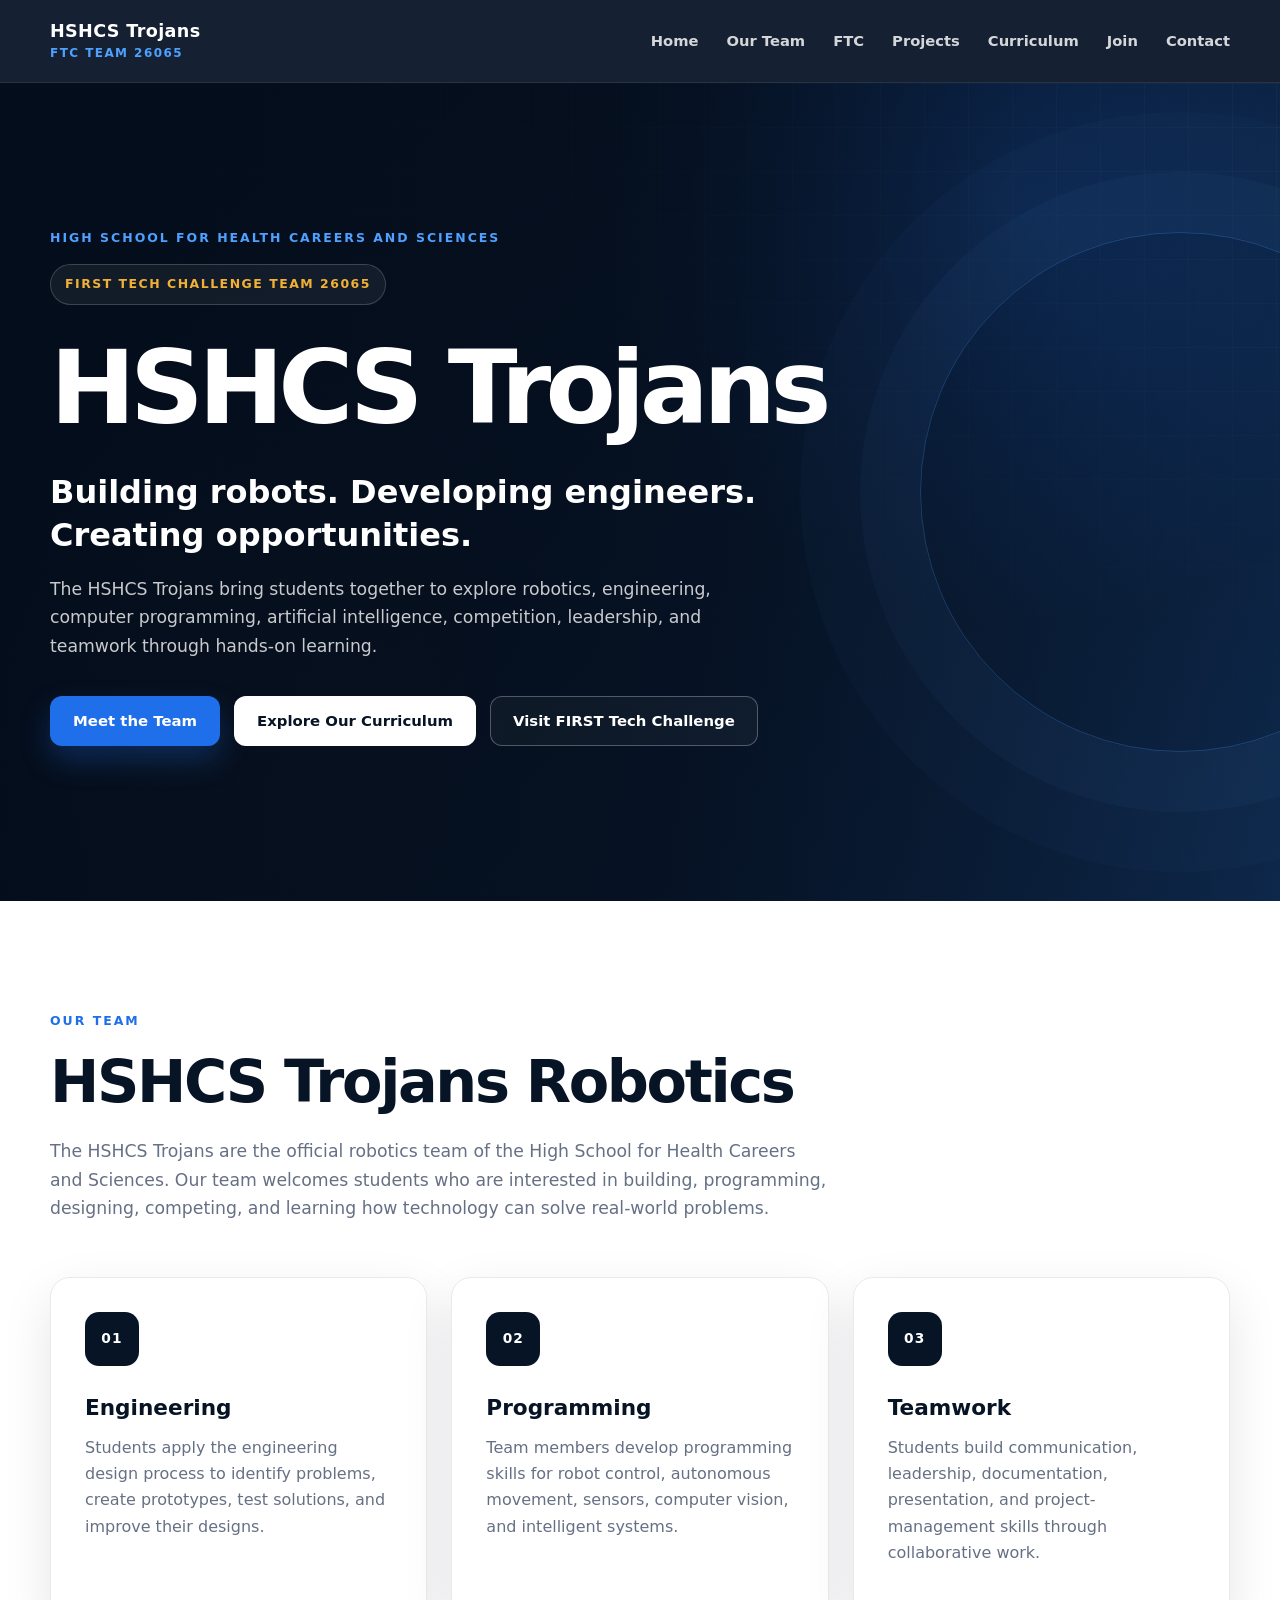
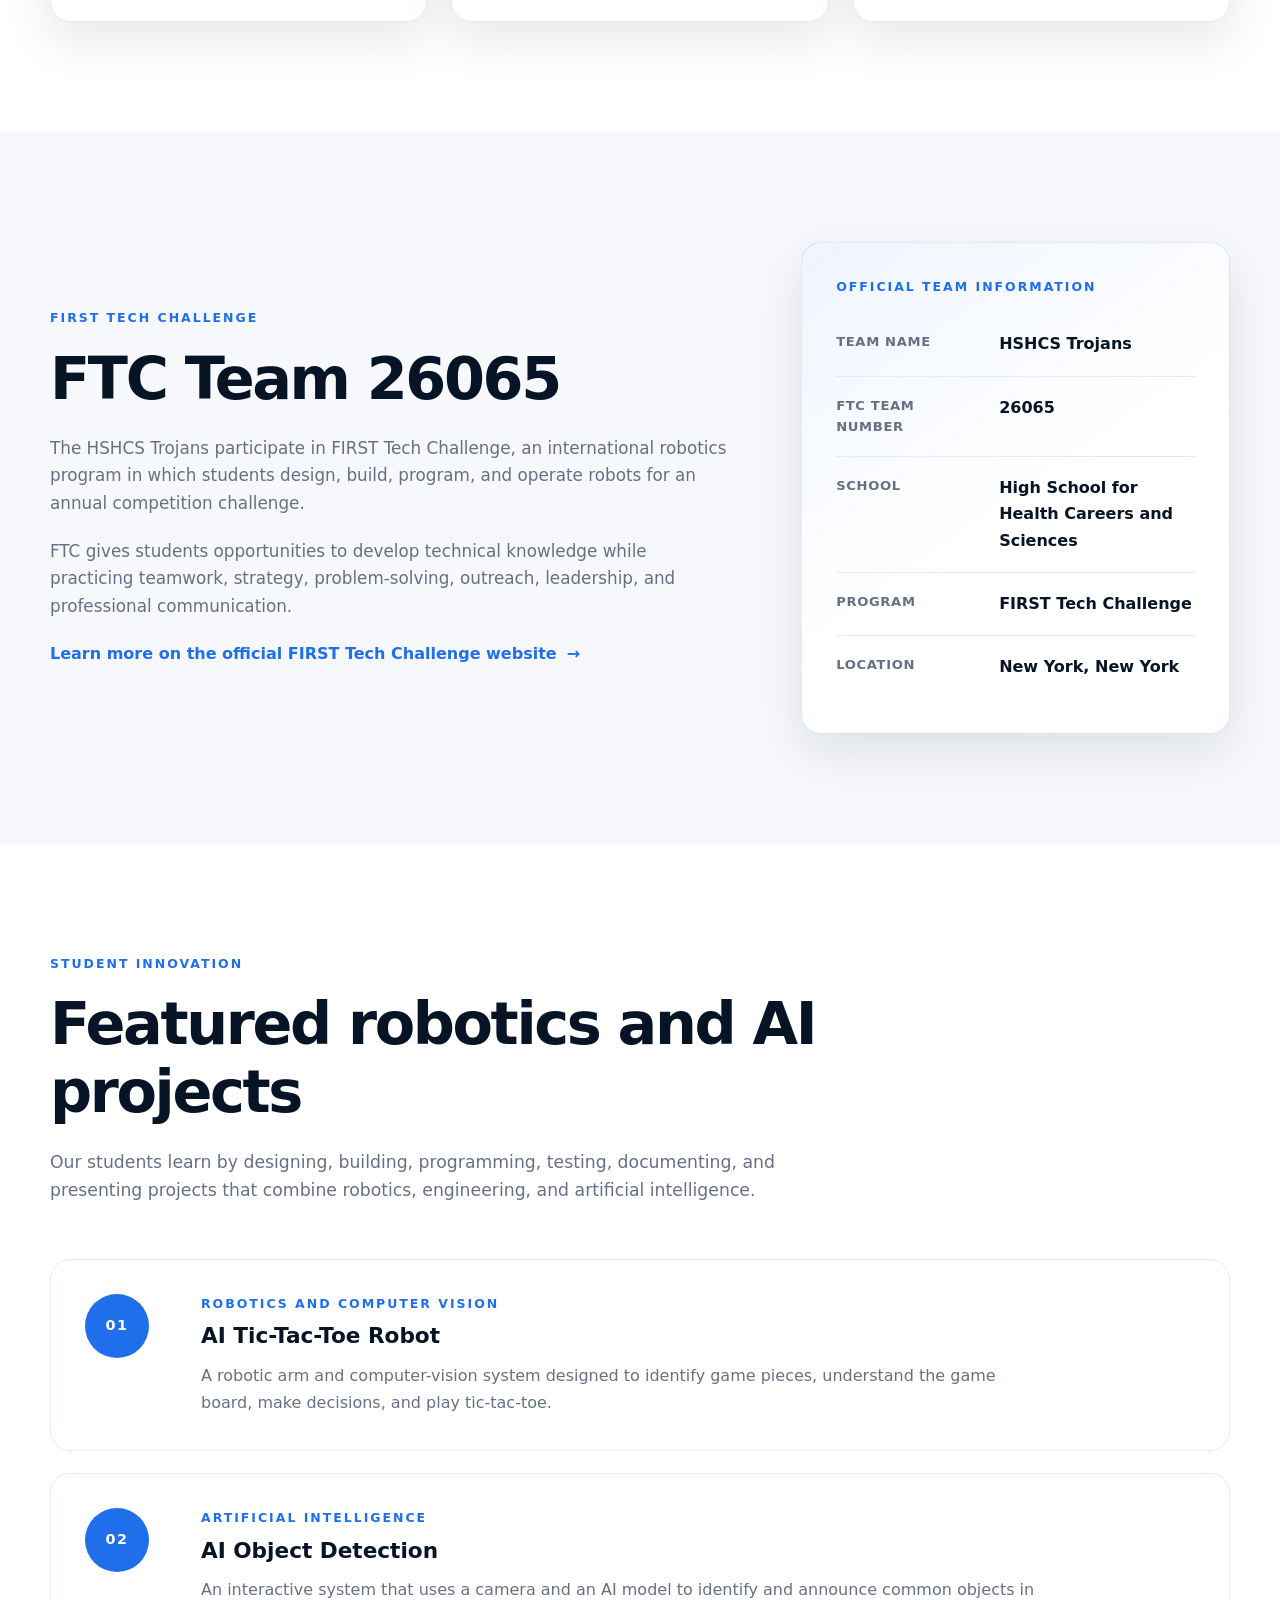
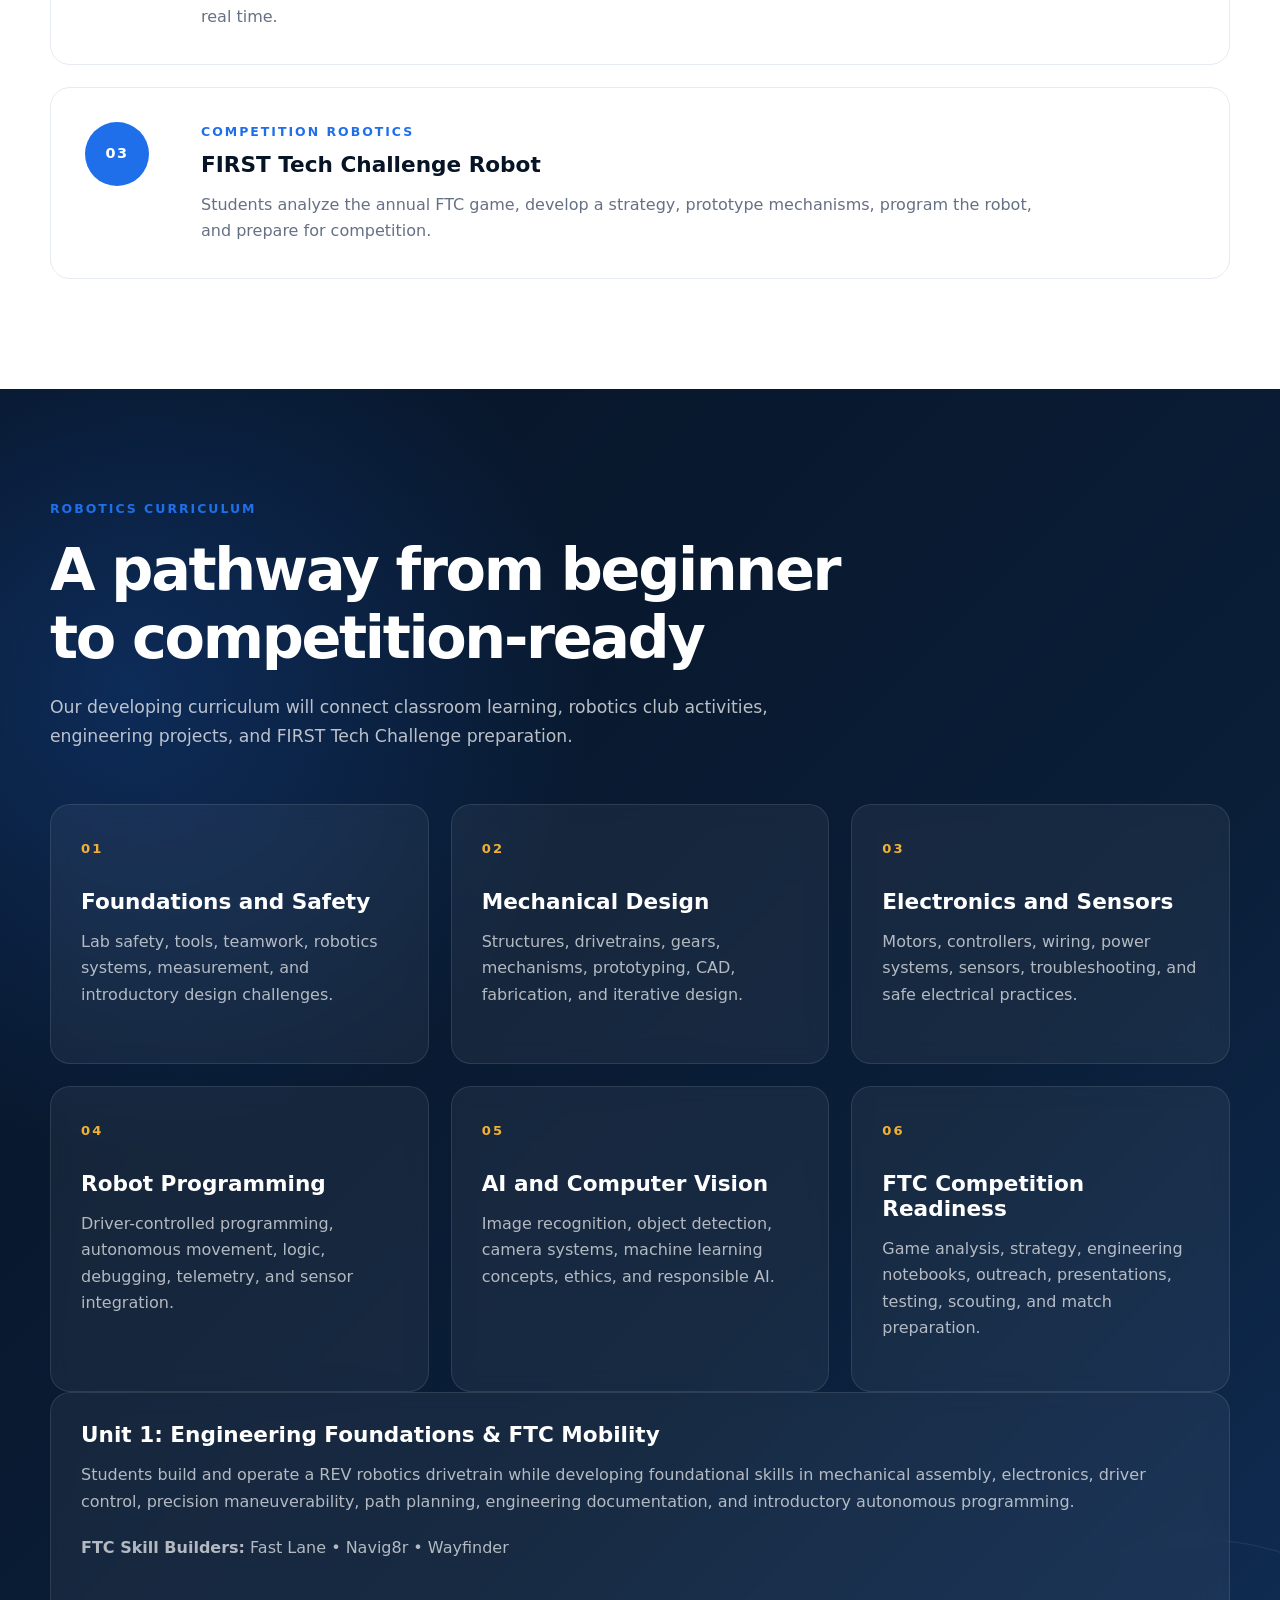
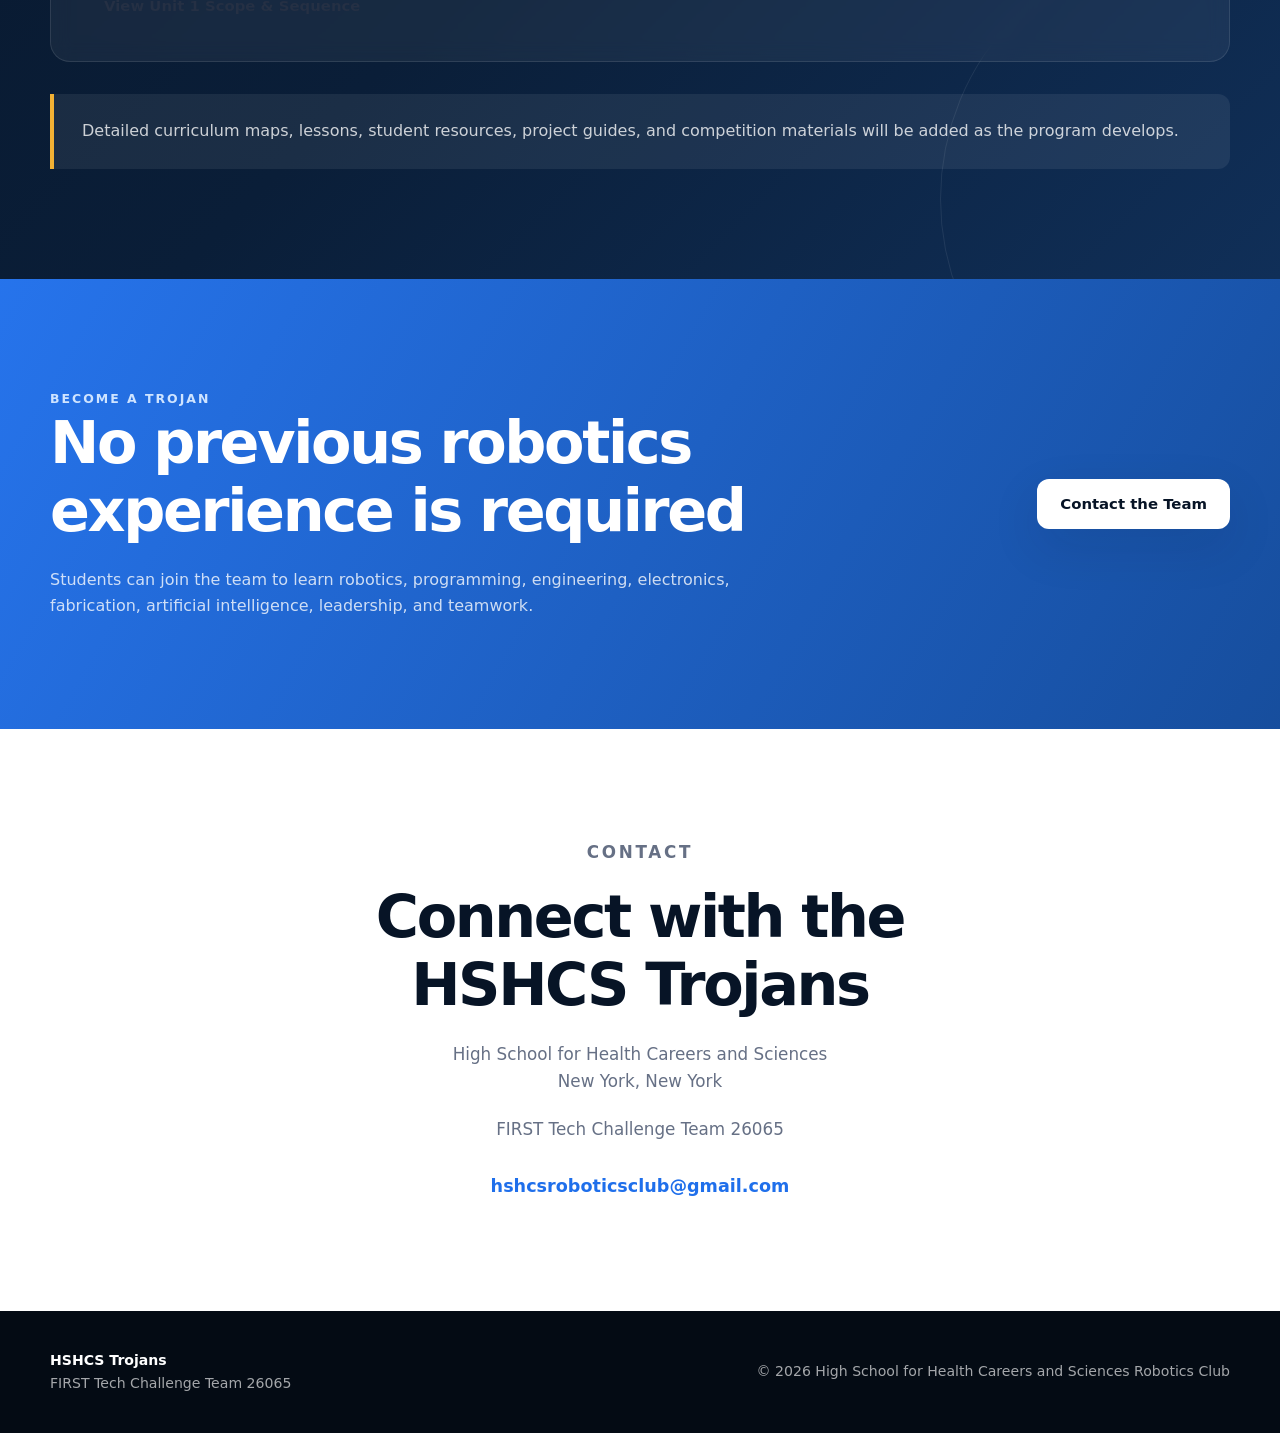
==== index.html @ 3a4e5612 "Remove curriculum notice section from index.html Removed the curriculum notice section from the HTML" ====
<!DOCTYPE html>
<html lang="en">
<head>
    <meta charset="UTF-8">

    <meta
        name="viewport"
        content="width=device-width, initial-scale=1.0"
    >

    <meta
        name="description"
        content="Official website of the HSHCS Trojans Robotics Club and FIRST Tech Challenge Team 26065 at the High School for Health Careers and Sciences."
    >

    <title>HSHCS Trojans | FTC Team 26065</title>

    <link rel="stylesheet" href="style.css">
</head>

<body>

    <!-- =========================
         HEADER AND NAVIGATION
    ========================== -->

    <header class="site-header">
        <div class="container nav-container">

            <a href="#home" class="brand">
                <span class="brand-name">HSHCS Trojans</span>
                <span class="brand-team">FTC Team 26065</span>
            </a>

            <button
                class="menu-button"
                id="menuButton"
                type="button"
                aria-label="Open navigation menu"
                aria-controls="siteNav"
                aria-expanded="false"
            >
                <span></span>
                <span></span>
                <span></span>
            </button>

            <nav class="site-nav" id="siteNav">
                <a href="#home">Home</a>
                <a href="#team">Our Team</a>
                <a href="#ftc">FTC</a>
                <a href="#projects">Projects</a>
                <a href="#curriculum">Curriculum</a>
                <a href="#join">Join</a>
                <a href="#contact">Contact</a>
            </nav>

        </div>
    </header>


    <main>

        <!-- =========================
             HERO SECTION
        ========================== -->

        <section class="hero" id="home">
            <div class="hero-overlay"></div>

            <div class="container hero-content">

                <p class="eyebrow">
                    High School for Health Careers and Sciences
                </p>

                <p class="team-badge">
                    FIRST Tech Challenge Team 26065
                </p>

                <h1>
                    HSHCS Trojans
                </h1>

                <p class="hero-tagline">
                    Building robots. Developing engineers. Creating opportunities.
                </p>

                <p class="hero-text">
                    The HSHCS Trojans bring students together to explore robotics,
                    engineering, computer programming, artificial intelligence,
                    competition, leadership, and teamwork through hands-on learning.
                </p>

                <div class="hero-buttons">

                    <a href="#team" class="button primary-button">
                        Meet the Team
                    </a>

                    <a href="#curriculum" class="button secondary-button">
                        Explore Our Curriculum
                    </a>

                    <a
                        href="https://www.firstinspires.org/programs/ftc/"
                        class="button outline-button"
                        target="_blank"
                        rel="noopener noreferrer"
                    >
                        Visit FIRST Tech Challenge
                    </a>

                </div>

            </div>
        </section>


        <!-- =========================
             TEAM INTRODUCTION
        ========================== -->

        <section class="section" id="team">
            <div class="container">

                <div class="section-heading">
                    <p class="section-label">Our Team</p>

                    <h2>
                        HSHCS Trojans Robotics
                    </h2>

                    <p class="section-introduction">
                        The HSHCS Trojans are the official robotics team of the
                        High School for Health Careers and Sciences. Our team
                        welcomes students who are interested in building,
                        programming, designing, competing, and learning how
                        technology can solve real-world problems.
                    </p>
                </div>

                <div class="feature-grid">

                    <article class="feature-card">
                        <div class="feature-icon" aria-hidden="true">01</div>

                        <h3>Engineering</h3>

                        <p>
                            Students apply the engineering design process to
                            identify problems, create prototypes, test solutions,
                            and improve their designs.
                        </p>
                    </article>

                    <article class="feature-card">
                        <div class="feature-icon" aria-hidden="true">02</div>

                        <h3>Programming</h3>

                        <p>
                            Team members develop programming skills for robot
                            control, autonomous movement, sensors, computer vision,
                            and intelligent systems.
                        </p>
                    </article>

                    <article class="feature-card">
                        <div class="feature-icon" aria-hidden="true">03</div>

                        <h3>Teamwork</h3>

                        <p>
                            Students build communication, leadership,
                            documentation, presentation, and project-management
                            skills through collaborative work.
                        </p>
                    </article>

                </div>

            </div>
        </section>


        <!-- =========================
             FIRST TECH CHALLENGE
        ========================== -->

        <section class="section alternate-section" id="ftc">
            <div class="container">

                <div class="split-layout">

                    <div class="split-content">

                        <p class="section-label">
                            FIRST Tech Challenge
                        </p>

                        <h2>
                            FTC Team 26065
                        </h2>

                        <p>
                            The HSHCS Trojans participate in FIRST Tech Challenge,
                            an international robotics program in which students
                            design, build, program, and operate robots for an
                            annual competition challenge.
                        </p>

                        <p>
                            FTC gives students opportunities to develop technical
                            knowledge while practicing teamwork, strategy,
                            problem-solving, outreach, leadership, and professional
                            communication.
                        </p>

                        <a
                            href="https://www.firstinspires.org/programs/ftc/"
                            class="text-link"
                            target="_blank"
                            rel="noopener noreferrer"
                        >
                            Learn more on the official FIRST Tech Challenge website
                            <span aria-hidden="true">→</span>
                        </a>

                    </div>

                    <aside class="team-information-card">

                        <p class="card-label">
                            Official Team Information
                        </p>

                        <dl class="team-details">

                            <div>
                                <dt>Team Name</dt>
                                <dd>HSHCS Trojans</dd>
                            </div>

                            <div>
                                <dt>FTC Team Number</dt>
                                <dd>26065</dd>
                            </div>

                            <div>
                                <dt>School</dt>
                                <dd>
                                    High School for Health Careers and Sciences
                                </dd>
                            </div>

                            <div>
                                <dt>Program</dt>
                                <dd>FIRST Tech Challenge</dd>
                            </div>

                            <div>
                                <dt>Location</dt>
                                <dd>New York, New York</dd>
                            </div>

                        </dl>

                    </aside>

                </div>

            </div>
        </section>


        <!-- =========================
             PROJECTS
        ========================== -->

        <section class="section" id="projects">
            <div class="container">

                <div class="section-heading">
                    <p class="section-label">Student Innovation</p>

                    <h2>
                        Featured robotics and AI projects
                    </h2>

                    <p class="section-introduction">
                        Our students learn by designing, building, programming,
                        testing, documenting, and presenting projects that combine
                        robotics, engineering, and artificial intelligence.
                    </p>
                </div>

                <div class="project-grid">

                    <article class="project-card">

                        <div class="project-number">01</div>

                        <div class="project-content">
                            <p class="project-category">
                                Robotics and Computer Vision
                            </p>

                            <h3>
                                AI Tic-Tac-Toe Robot
                            </h3>

                            <p>
                                A robotic arm and computer-vision system designed
                                to identify game pieces, understand the game board,
                                make decisions, and play tic-tac-toe.
                            </p>
                        </div>

                    </article>

                    <article class="project-card">

                        <div class="project-number">02</div>

                        <div class="project-content">
                            <p class="project-category">
                                Artificial Intelligence
                            </p>

                            <h3>
                                AI Object Detection
                            </h3>

                            <p>
                                An interactive system that uses a camera and an AI
                                model to identify and announce common objects in
                                real time.
                            </p>
                        </div>

                    </article>

                    <article class="project-card">

                        <div class="project-number">03</div>

                        <div class="project-content">
                            <p class="project-category">
                                Competition Robotics
                            </p>

                            <h3>
                                FIRST Tech Challenge Robot
                            </h3>

                            <p>
                                Students analyze the annual FTC game, develop a
                                strategy, prototype mechanisms, program the robot,
                                and prepare for competition.
                            </p>
                        </div>

                    </article>

                </div>

            </div>
        </section>


        <!-- =========================
             CURRICULUM
        ========================== -->

        <section class="section curriculum-section" id="curriculum">
            <div class="container">

                <div class="section-heading light-heading">
                    <p class="section-label">
                        Robotics Curriculum
                    </p>

                    <h2>
                        A pathway from beginner to competition-ready
                    </h2>

                    <p class="section-introduction">
                        Our developing curriculum will connect classroom learning,
                        robotics club activities, engineering projects, and FIRST
                        Tech Challenge preparation.
                    </p>
                </div>

                <div class="curriculum-grid">

                    <article class="curriculum-card">
                        <span class="curriculum-number">01</span>

                        <h3>
                            Foundations and Safety
                        </h3>

                        <p>
                            Lab safety, tools, teamwork, robotics systems,
                            measurement, and introductory design challenges.
                        </p>
                    </article>

                    <article class="curriculum-card">
                        <span class="curriculum-number">02</span>

                        <h3>
                            Mechanical Design
                        </h3>

                        <p>
                            Structures, drivetrains, gears, mechanisms,
                            prototyping, CAD, fabrication, and iterative design.
                        </p>
                    </article>

                    <article class="curriculum-card">
                        <span class="curriculum-number">03</span>

                        <h3>
                            Electronics and Sensors
                        </h3>

                        <p>
                            Motors, controllers, wiring, power systems, sensors,
                            troubleshooting, and safe electrical practices.
                        </p>
                    </article>

                    <article class="curriculum-card">
                        <span class="curriculum-number">04</span>

                        <h3>
                            Robot Programming
                        </h3>

                        <p>
                            Driver-controlled programming, autonomous movement,
                            logic, debugging, telemetry, and sensor integration.
                        </p>
                    </article>

                    <article class="curriculum-card">
                        <span class="curriculum-number">05</span>

                        <h3>
                            AI and Computer Vision
                        </h3>

                        <p>
                            Image recognition, object detection, camera systems,
                            machine learning concepts, ethics, and responsible AI.
                        </p>
                    </article>

                    <article class="curriculum-card">
                        <span class="curriculum-number">06</span>

                        <h3>
                            FTC Competition Readiness
                        </h3>

                        <p>
                            Game analysis, strategy, engineering notebooks,
                            outreach, presentations, testing, scouting, and match
                            preparation.
                        </p>
                    </article>

                </div>
                 <div class="curriculum-card">
    <h3>Unit 1: Engineering Foundations & FTC Mobility</h3>

    <p>
        Students build and operate a REV robotics drivetrain while developing
        foundational skills in mechanical assembly, electronics, driver control,
        precision maneuverability, path planning, engineering documentation,
        and introductory autonomous programming.
    </p>

    <p>
        <strong>FTC Skill Builders:</strong>
        Fast Lane • Navig8r • Wayfinder
    </p>

    <a href="curriculum/unit-1-ftc-mobility.pdf"
       target="_blank"
       class="button">
        View Unit 1 Scope &amp; Sequence
    </a>
</div>

<div class="curriculum-notice">
    <p>
        Detailed curriculum maps, lessons, student resources,
        project guides, and competition materials will be added as
        the program develops.
    </p>
</div>
           
        </section>


        <!-- =========================
             JOIN THE TEAM
        ========================== -->

        <section class="section join-section" id="join">
            <div class="container join-content">

                <div>
                    <p class="section-label">
                        Become a Trojan
                    </p>

                    <h2>
                        No previous robotics experience is required
                    </h2>

                    <p>
                        Students can join the team to learn robotics, programming,
                        engineering, electronics, fabrication, artificial
                        intelligence, leadership, and teamwork.
                    </p>
                </div>

                <a
                    class="button light-button"
                    href="mailto:hshcsroboticsclub@gmail.com?subject=HSHCS%20Trojans%20Robotics%20Team%20Membership"
                >
                    Contact the Team
                </a>

            </div>
        </section>


        <!-- =========================
             CONTACT
        ========================== -->

        <section class="section" id="contact">
            <div class="container contact-content">

                <p class="section-label">Contact</p>

                <h2>
                    Connect with the HSHCS Trojans
                </h2>

                <p>
                    High School for Health Careers and Sciences<br>
                    New York, New York
                </p>

                <p>
                    FIRST Tech Challenge Team 26065
                </p>

                <a
                    class="email-link"
                    href="mailto:hshcsroboticsclub@gmail.com"
                >
                    hshcsroboticsclub@gmail.com
                </a>

            </div>
        </section>

    </main>


    <!-- =========================
         FOOTER
    ========================== -->

    <footer class="site-footer">
        <div class="container footer-content">

            <div>
                <p class="footer-team-name">
                    HSHCS Trojans
                </p>

                <p>
                    FIRST Tech Challenge Team 26065
                </p>
            </div>

            <p>
                © <span id="currentYear"></span>
                High School for Health Careers and Sciences Robotics Club
            </p>

        </div>
    </footer>


    <script src="script.js"></script>

</body>
</html>
---- style.css ----
/* =========================
   GLOBAL VARIABLES
========================= */

:root {
    --navy: #071426;
    --navy-light: #10243e;
    --blue: #1f6feb;
    --blue-light: #4ea1ff;
    --gold: #f2b134;
    --white: #ffffff;
    --off-white: #f6f8fb;
    --light-gray: #e6ebf1;
    --medium-gray: #667085;
    --dark-gray: #253044;
    --black: #0b0f17;

    --shadow-soft: 0 18px 50px rgba(7, 20, 38, 0.10);
    --shadow-medium: 0 20px 60px rgba(7, 20, 38, 0.18);

    --border-radius-small: 12px;
    --border-radius-medium: 20px;
    --border-radius-large: 30px;

    --transition: 0.25s ease;
}


/* =========================
   RESET AND BASE STYLES
========================= */

*,
*::before,
*::after {
    box-sizing: border-box;
}

html {
    scroll-behavior: smooth;
    scroll-padding-top: 90px;
}

body {
    margin: 0;
    font-family:
        Inter,
        ui-sans-serif,
        system-ui,
        -apple-system,
        BlinkMacSystemFont,
        "Segoe UI",
        sans-serif;
    color: var(--dark-gray);
    background: var(--white);
    line-height: 1.65;
}

body.menu-open {
    overflow: hidden;
}

img {
    display: block;
    max-width: 100%;
}

a {
    color: inherit;
    text-decoration: none;
}

button,
input,
textarea,
select {
    font: inherit;
}

h1,
h2,
h3,
p {
    margin-top: 0;
}

h1,
h2,
h3 {
    color: var(--navy);
    line-height: 1.15;
}

h1 {
    margin-bottom: 24px;
    font-size: clamp(3.4rem, 8vw, 7rem);
    letter-spacing: -0.055em;
}

h2 {
    margin-bottom: 22px;
    font-size: clamp(2.2rem, 4.6vw, 4.4rem);
    letter-spacing: -0.04em;
}

h3 {
    margin-bottom: 14px;
    font-size: 1.35rem;
}

p {
    margin-bottom: 20px;
}

.container {
    width: min(1180px, calc(100% - 40px));
    margin-inline: auto;
}

.section {
    padding: 110px 0;
}

.alternate-section {
    background: var(--off-white);
}


/* =========================
   HEADER AND NAVIGATION
========================= */

.site-header {
    position: sticky;
    top: 0;
    z-index: 1000;
    border-bottom: 1px solid rgba(255, 255, 255, 0.08);
    background: rgba(7, 20, 38, 0.94);
    backdrop-filter: blur(16px);
}

.nav-container {
    display: flex;
    min-height: 82px;
    align-items: center;
    justify-content: space-between;
    gap: 30px;
}

.brand {
    display: inline-flex;
    flex-direction: column;
    color: var(--white);
    line-height: 1.1;
}

.brand-name {
    font-size: 1.1rem;
    font-weight: 800;
    letter-spacing: 0.02em;
}

.brand-team {
    margin-top: 6px;
    color: var(--blue-light);
    font-size: 0.75rem;
    font-weight: 700;
    letter-spacing: 0.12em;
    text-transform: uppercase;
}

.site-nav {
    display: flex;
    align-items: center;
    gap: 28px;
}

.site-nav a {
    position: relative;
    color: rgba(255, 255, 255, 0.82);
    font-size: 0.92rem;
    font-weight: 700;
    transition:
        color var(--transition),
        transform var(--transition);
}

.site-nav a::after {
    position: absolute;
    right: 0;
    bottom: -8px;
    left: 0;
    height: 2px;
    background: var(--gold);
    content: "";
    transform: scaleX(0);
    transform-origin: center;
    transition: transform var(--transition);
}

.site-nav a:hover,
.site-nav a:focus-visible {
    color: var(--white);
    transform: translateY(-1px);
}

.site-nav a:hover::after,
.site-nav a:focus-visible::after {
    transform: scaleX(1);
}

.menu-button {
    display: none;
    width: 46px;
    height: 46px;
    padding: 11px;
    border: 1px solid rgba(255, 255, 255, 0.16);
    border-radius: 12px;
    background: transparent;
    cursor: pointer;
}

.menu-button span {
    display: block;
    width: 100%;
    height: 2px;
    margin: 5px 0;
    border-radius: 999px;
    background: var(--white);
    transition:
        transform var(--transition),
        opacity var(--transition);
}


/* =========================
   HERO SECTION
========================= */

.hero {
    position: relative;
    display: grid;
    min-height: calc(100vh - 82px);
    place-items: center;
    overflow: hidden;
    color: var(--white);
    background:
        radial-gradient(
            circle at 80% 15%,
            rgba(31, 111, 235, 0.34),
            transparent 34%
        ),
        radial-gradient(
            circle at 12% 82%,
            rgba(242, 177, 52, 0.12),
            transparent 28%
        ),
        linear-gradient(135deg, #06101f 0%, #0b1f3a 55%, #102f58 100%);
}

.hero::before {
    position: absolute;
    inset: 0;
    background-image:
        linear-gradient(rgba(255, 255, 255, 0.035) 1px, transparent 1px),
        linear-gradient(90deg, rgba(255, 255, 255, 0.035) 1px, transparent 1px);
    background-size: 44px 44px;
    content: "";
    mask-image: linear-gradient(to bottom, black, transparent 88%);
}

.hero::after {
    position: absolute;
    top: 50%;
    right: -160px;
    width: 520px;
    height: 520px;
    border: 1px solid rgba(78, 161, 255, 0.26);
    border-radius: 50%;
    box-shadow:
        0 0 0 60px rgba(78, 161, 255, 0.035),
        0 0 0 120px rgba(78, 161, 255, 0.025);
    content: "";
    transform: translateY(-50%);
}

.hero-overlay {
    position: absolute;
    inset: 0;
    background: linear-gradient(
        90deg,
        rgba(4, 13, 27, 0.97) 0%,
        rgba(4, 13, 27, 0.82) 48%,
        rgba(4, 13, 27, 0.22) 100%
    );
}

.hero-content {
    position: relative;
    z-index: 2;
    padding-top: 80px;
    padding-bottom: 90px;
}

.eyebrow,
.section-label,
.card-label,
.project-category {
    margin-bottom: 16px;
    color: var(--blue);
    font-size: 0.78rem;
    font-weight: 800;
    letter-spacing: 0.16em;
    text-transform: uppercase;
}

.hero .eyebrow {
    color: var(--blue-light);
}

.team-badge {
    display: inline-flex;
    margin-bottom: 24px;
    padding: 9px 14px;
    border: 1px solid rgba(255, 255, 255, 0.18);
    border-radius: 999px;
    color: var(--gold);
    background: rgba(255, 255, 255, 0.06);
    font-size: 0.78rem;
    font-weight: 800;
    letter-spacing: 0.12em;
    text-transform: uppercase;
}

.hero h1 {
    max-width: 850px;
    color: var(--white);
}

.hero-tagline {
    max-width: 760px;
    margin-bottom: 18px;
    color: var(--white);
    font-size: clamp(1.35rem, 2.5vw, 2rem);
    font-weight: 700;
    line-height: 1.35;
}

.hero-text {
    max-width: 720px;
    color: rgba(255, 255, 255, 0.78);
    font-size: 1.08rem;
}

.hero-buttons {
    display: flex;
    flex-wrap: wrap;
    gap: 14px;
    margin-top: 36px;
}


/* =========================
   BUTTONS AND LINKS
========================= */

.button {
    display: inline-flex;
    min-height: 50px;
    align-items: center;
    justify-content: center;
    padding: 0 22px;
    border: 1px solid transparent;
    border-radius: 12px;
    font-size: 0.93rem;
    font-weight: 800;
    transition:
        transform var(--transition),
        box-shadow var(--transition),
        background var(--transition),
        border-color var(--transition),
        color var(--transition);
}

.button:hover,
.button:focus-visible {
    transform: translateY(-2px);
}

.primary-button {
    color: var(--white);
    background: var(--blue);
    box-shadow: 0 14px 30px rgba(31, 111, 235, 0.28);
}

.primary-button:hover,
.primary-button:focus-visible {
    background: #155dcc;
    box-shadow: 0 18px 36px rgba(31, 111, 235, 0.36);
}

.secondary-button {
    color: var(--navy);
    background: var(--white);
}

.secondary-button:hover,
.secondary-button:focus-visible {
    background: #edf4ff;
}

.outline-button {
    border-color: rgba(255, 255, 255, 0.28);
    color: var(--white);
    background: rgba(255, 255, 255, 0.04);
}

.outline-button:hover,
.outline-button:focus-visible {
    border-color: rgba(255, 255, 255, 0.52);
    background: rgba(255, 255, 255, 0.10);
}

.light-button {
    color: var(--navy);
    background: var(--white);
    box-shadow: var(--shadow-soft);
}

.light-button:hover,
.light-button:focus-visible {
    background: #eef5ff;
}

.text-link,
.email-link {
    display: inline-flex;
    align-items: center;
    gap: 10px;
    color: var(--blue);
    font-weight: 800;
    transition:
        color var(--transition),
        transform var(--transition);
}

.text-link:hover,
.text-link:focus-visible,
.email-link:hover,
.email-link:focus-visible {
    color: #134fa8;
    transform: translateX(3px);
}


/* =========================
   SECTION HEADINGS
========================= */

.section-heading {
    max-width: 820px;
    margin-bottom: 54px;
}

.section-introduction {
    max-width: 780px;
    color: var(--medium-gray);
    font-size: 1.08rem;
}

.light-heading h2,
.light-heading .section-introduction {
    color: var(--white);
}

.light-heading .section-introduction {
    color: rgba(255, 255, 255, 0.72);
}


/* =========================
   FEATURE CARDS
========================= */

.feature-grid {
    display: grid;
    grid-template-columns: repeat(3, 1fr);
    gap: 24px;
}

.feature-card {
    min-height: 290px;
    padding: 34px;
    border: 1px solid var(--light-gray);
    border-radius: var(--border-radius-medium);
    background: var(--white);
    box-shadow: var(--shadow-soft);
    transition:
        transform var(--transition),
        box-shadow var(--transition),
        border-color var(--transition);
}

.feature-card:hover {
    border-color: rgba(31, 111, 235, 0.32);
    box-shadow: var(--shadow-medium);
    transform: translateY(-6px);
}

.feature-icon {
    display: grid;
    width: 54px;
    height: 54px;
    margin-bottom: 30px;
    place-items: center;
    border-radius: 14px;
    color: var(--white);
    background: var(--navy);
    font-size: 0.86rem;
    font-weight: 900;
    letter-spacing: 0.08em;
}

.feature-card p {
    color: var(--medium-gray);
}


/* =========================
   FTC TEAM SECTION
========================= */

.split-layout {
    display: grid;
    grid-template-columns: minmax(0, 1.35fr) minmax(320px, 0.85fr);
    gap: 70px;
    align-items: center;
}

.split-content p:not(.section-label) {
    max-width: 720px;
    color: var(--medium-gray);
    font-size: 1.05rem;
}

.team-information-card {
    padding: 34px;
    border: 1px solid rgba(31, 111, 235, 0.14);
    border-radius: var(--border-radius-medium);
    background:
        linear-gradient(145deg, rgba(31, 111, 235, 0.07), transparent 55%),
        var(--white);
    box-shadow: var(--shadow-soft);
}

.team-details {
    margin: 0;
}

.team-details div {
    display: grid;
    grid-template-columns: 145px 1fr;
    gap: 18px;
    padding: 18px 0;
    border-bottom: 1px solid var(--light-gray);
}

.team-details div:last-child {
    border-bottom: 0;
}

.team-details dt {
    color: var(--medium-gray);
    font-size: 0.82rem;
    font-weight: 800;
    letter-spacing: 0.05em;
    text-transform: uppercase;
}

.team-details dd {
    margin: 0;
    color: var(--navy);
    font-weight: 800;
}


/* =========================
   PROJECTS
========================= */

.project-grid {
    display: grid;
    gap: 22px;
}

.project-card {
    display: grid;
    grid-template-columns: 90px 1fr;
    gap: 26px;
    align-items: start;
    padding: 34px;
    border: 1px solid var(--light-gray);
    border-radius: var(--border-radius-medium);
    background: var(--white);
    transition:
        transform var(--transition),
        border-color var(--transition),
        box-shadow var(--transition);
}

.project-card:hover {
    border-color: rgba(31, 111, 235, 0.28);
    box-shadow: var(--shadow-soft);
    transform: translateX(5px);
}

.project-number {
    display: grid;
    width: 64px;
    height: 64px;
    place-items: center;
    border-radius: 50%;
    color: var(--white);
    background: var(--blue);
    font-size: 0.9rem;
    font-weight: 900;
    letter-spacing: 0.1em;
}

.project-category {
    margin-bottom: 10px;
    color: var(--blue);
}

.project-content p:last-child {
    max-width: 850px;
    margin-bottom: 0;
    color: var(--medium-gray);
}


/* =========================
   CURRICULUM SECTION
========================= */

.curriculum-section {
    position: relative;
    overflow: hidden;
    background:
        radial-gradient(
            circle at 10% 20%,
            rgba(31, 111, 235, 0.24),
            transparent 28%
        ),
        linear-gradient(135deg, #071426 0%, #0a1e38 60%, #102f58 100%);
}

.curriculum-section::after {
    position: absolute;
    right: -180px;
    bottom: -180px;
    width: 520px;
    height: 520px;
    border: 1px solid rgba(255, 255, 255, 0.08);
    border-radius: 50%;
    content: "";
}

.curriculum-section .container {
    position: relative;
    z-index: 2;
}

.curriculum-grid {
    display: grid;
    grid-template-columns: repeat(3, 1fr);
    gap: 22px;
}

.curriculum-card {
    min-height: 260px;
    padding: 30px;
    border: 1px solid rgba(255, 255, 255, 0.10);
    border-radius: var(--border-radius-medium);
    background: rgba(255, 255, 255, 0.055);
    backdrop-filter: blur(10px);
    transition:
        transform var(--transition),
        background var(--transition),
        border-color var(--transition);
}

.curriculum-card:hover {
    border-color: rgba(78, 161, 255, 0.38);
    background: rgba(255, 255, 255, 0.085);
    transform: translateY(-6px);
}

.curriculum-card h3 {
    color: var(--white);
}

.curriculum-card p {
    color: rgba(255, 255, 255, 0.68);
}

.curriculum-number {
    display: inline-block;
    margin-bottom: 30px;
    color: var(--gold);
    font-size: 0.82rem;
    font-weight: 900;
    letter-spacing: 0.16em;
}

.curriculum-notice {
    margin-top: 32px;
    padding: 24px 28px;
    border-left: 4px solid var(--gold);
    border-radius: 0 var(--border-radius-small) var(--border-radius-small) 0;
    background: rgba(255, 255, 255, 0.07);
}

.curriculum-notice p {
    margin: 0;
    color: rgba(255, 255, 255, 0.78);
}


/* =========================
   JOIN SECTION
========================= */

.join-section {
    background:
        linear-gradient(
            120deg,
            rgba(31, 111, 235, 0.97),
            rgba(15, 72, 154, 0.97)
        );
}

.join-content {
    display: grid;
    grid-template-columns: 1fr auto;
    gap: 50px;
    align-items: center;
}

.join-section h2,
.join-section p {
    color: var(--white);
}

.join-section .section-label {
    color: #cfe4ff;
}

.join-section p {
    max-width: 760px;
    margin-bottom: 0;
    color: rgba(255, 255, 255, 0.78);
}


/* =========================
   CONTACT
========================= */

.contact-content {
    max-width: 760px;
    text-align: center;
}

.contact-content .section-label {
    display: block;
}

.contact-content p {
    color: var(--medium-gray);
    font-size: 1.05rem;
}

.email-link {
    justify-content: center;
    margin-top: 8px;
    font-size: 1.1rem;
}


/* =========================
   FOOTER
========================= */

.site-footer {
    padding: 38px 0;
    color: rgba(255, 255, 255, 0.64);
    background: #040b14;
}

.footer-content {
    display: flex;
    align-items: center;
    justify-content: space-between;
    gap: 30px;
}

.footer-content p {
    margin-bottom: 0;
    font-size: 0.88rem;
}

.footer-team-name {
    color: var(--white);
    font-weight: 800;
}


/* =========================
   ACCESSIBILITY
========================= */

a:focus-visible,
button:focus-visible {
    outline: 3px solid var(--gold);
    outline-offset: 4px;
}


/* =========================
   RESPONSIVE DESIGN
========================= */

@media (max-width: 980px) {
    .site-nav {
        position: fixed;
        top: 82px;
        right: 0;
        left: 0;
        display: grid;
        max-height: 0;
        overflow: hidden;
        padding: 0 24px;
        border-bottom: 1px solid rgba(255, 255, 255, 0.10);
        background: rgba(7, 20, 38, 0.99);
        opacity: 0;
        transition:
            max-height 0.3s ease,
            padding 0.3s ease,
            opacity 0.25s ease;
    }

    .site-nav.open {
        max-height: calc(100vh - 82px);
        padding-top: 22px;
        padding-bottom: 28px;
        opacity: 1;
    }

    .site-nav a {
        padding: 12px 0;
        font-size: 1rem;
    }

    .site-nav a::after {
        display: none;
    }

    .menu-button {
        display: block;
    }

    .menu-button.active span:nth-child(1) {
        transform: translateY(7px) rotate(45deg);
    }

    .menu-button.active span:nth-child(2) {
        opacity: 0;
    }

    .menu-button.active span:nth-child(3) {
        transform: translateY(-7px) rotate(-45deg);
    }

    .feature-grid,
    .curriculum-grid {
        grid-template-columns: repeat(2, 1fr);
    }

    .split-layout {
        grid-template-columns: 1fr;
        gap: 45px;
    }

    .join-content {
        grid-template-columns: 1fr;
    }

    .join-content .button {
        justify-self: start;
    }
}

@media (max-width: 700px) {
    .container {
        width: min(100% - 28px, 1180px);
    }

    .section {
        padding: 80px 0;
    }

    .hero {
        min-height: auto;
    }

    .hero-content {
        padding-top: 90px;
        padding-bottom: 80px;
    }

    .hero::after {
        display: none;
    }

    .hero-overlay {
        background: rgba(4, 13, 27, 0.78);
    }

    .hero-buttons {
        flex-direction: column;
        align-items: stretch;
    }

    .button {
        width: 100%;
    }

    .feature-grid,
    .curriculum-grid {
        grid-template-columns: 1fr;
    }

    .project-card {
        grid-template-columns: 1fr;
    }

    .project-number {
        width: 54px;
        height: 54px;
    }

    .team-details div {
        grid-template-columns: 1fr;
        gap: 5px;
    }

    .footer-content {
        flex-direction: column;
        align-items: flex-start;
    }
}

@media (max-width: 480px) {
    .nav-container {
        min-height: 74px;
    }

    .site-nav {
        top: 74px;
    }

    .brand-name {
        font-size: 1rem;
    }

    .brand-team {
        font-size: 0.68rem;
    }

    h1 {
        font-size: 3rem;
    }

    h2 {
        font-size: 2.15rem;
    }

    .feature-card,
    .project-card,
    .curriculum-card,
    .team-information-card {
        padding: 24px;
    }
}
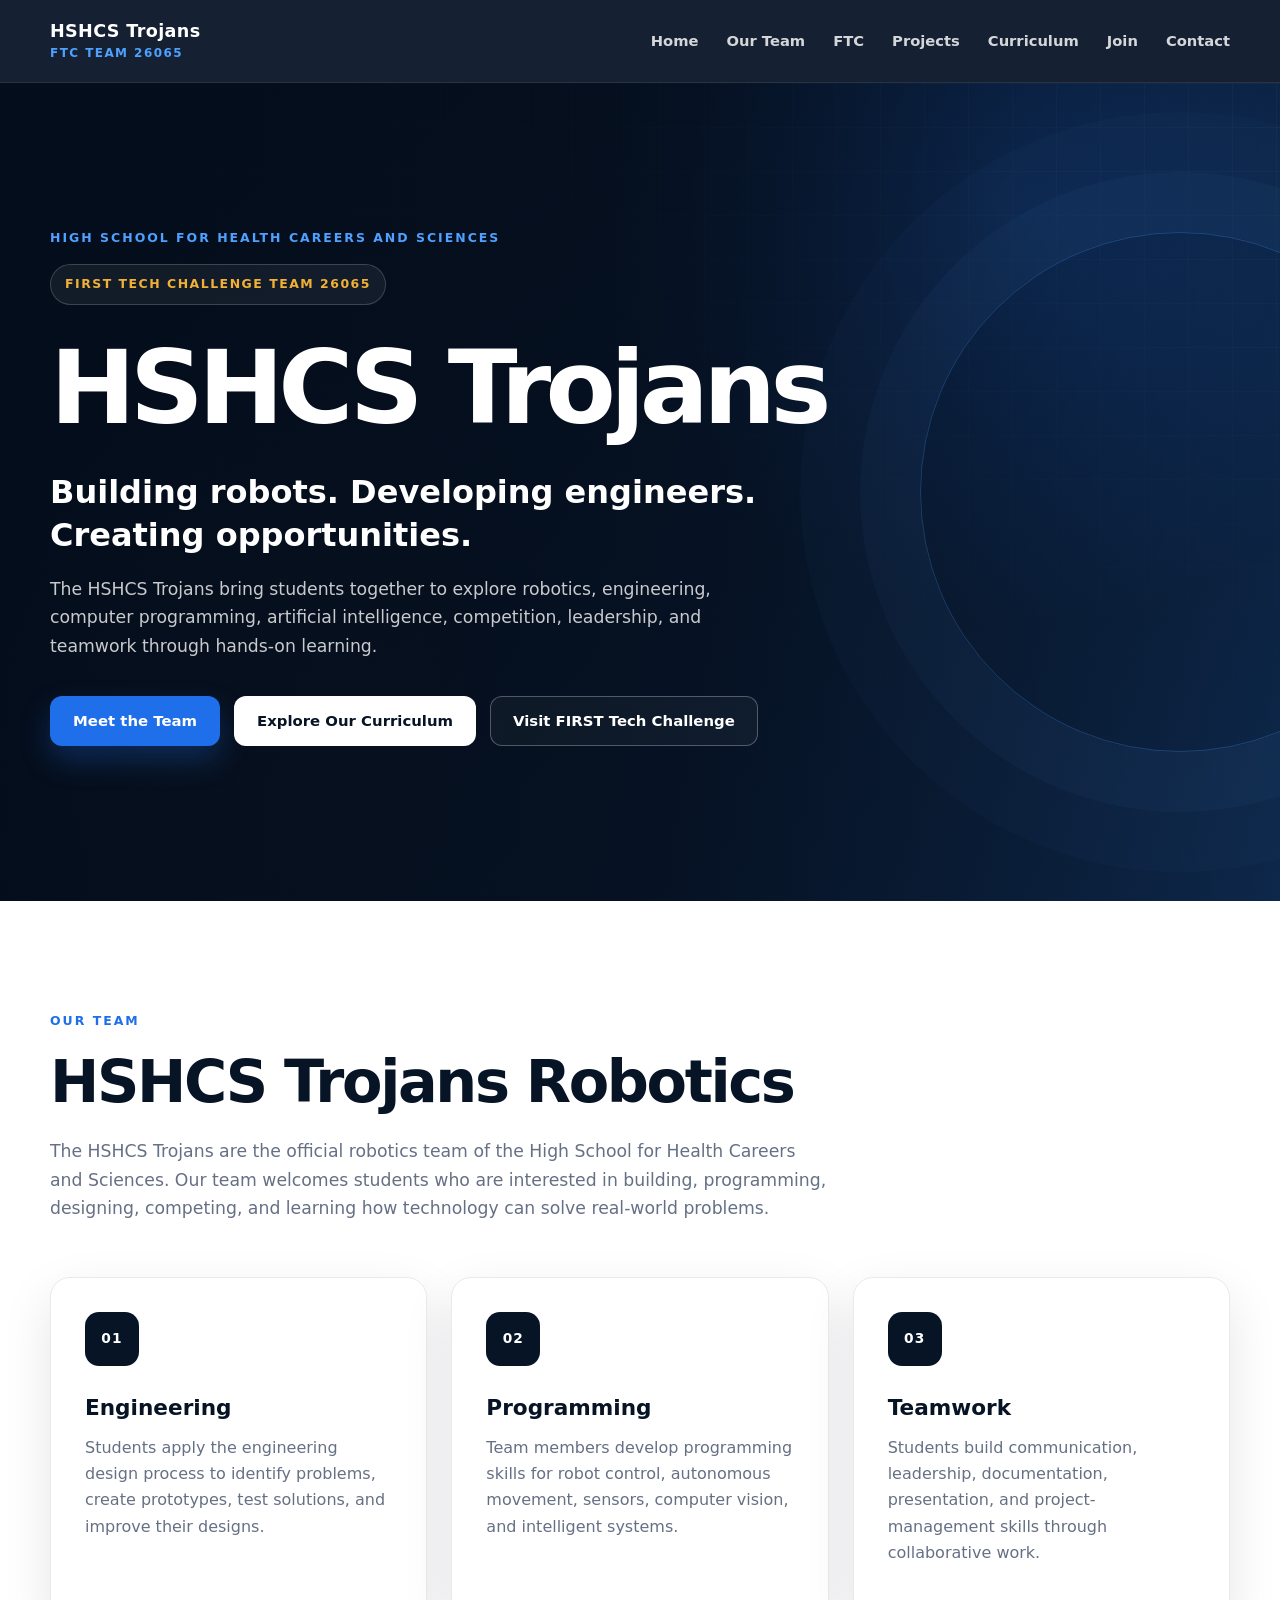
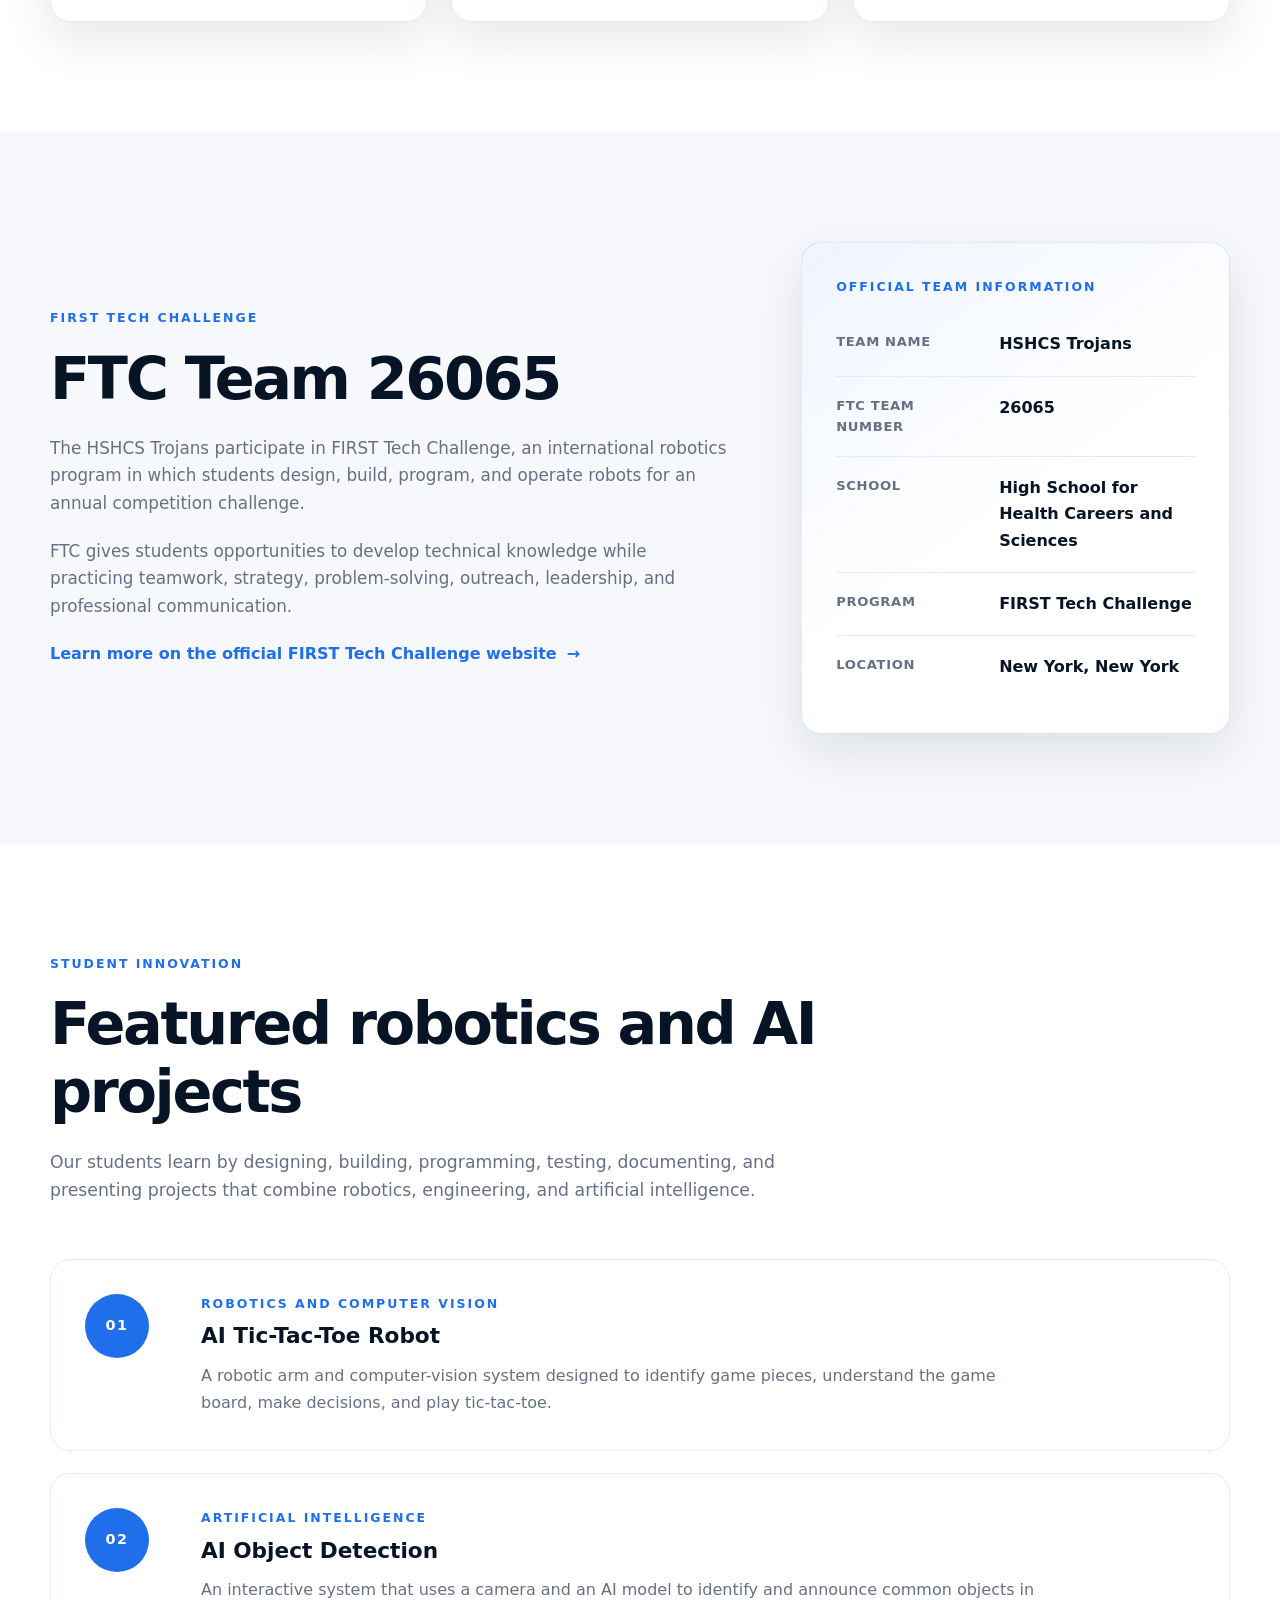
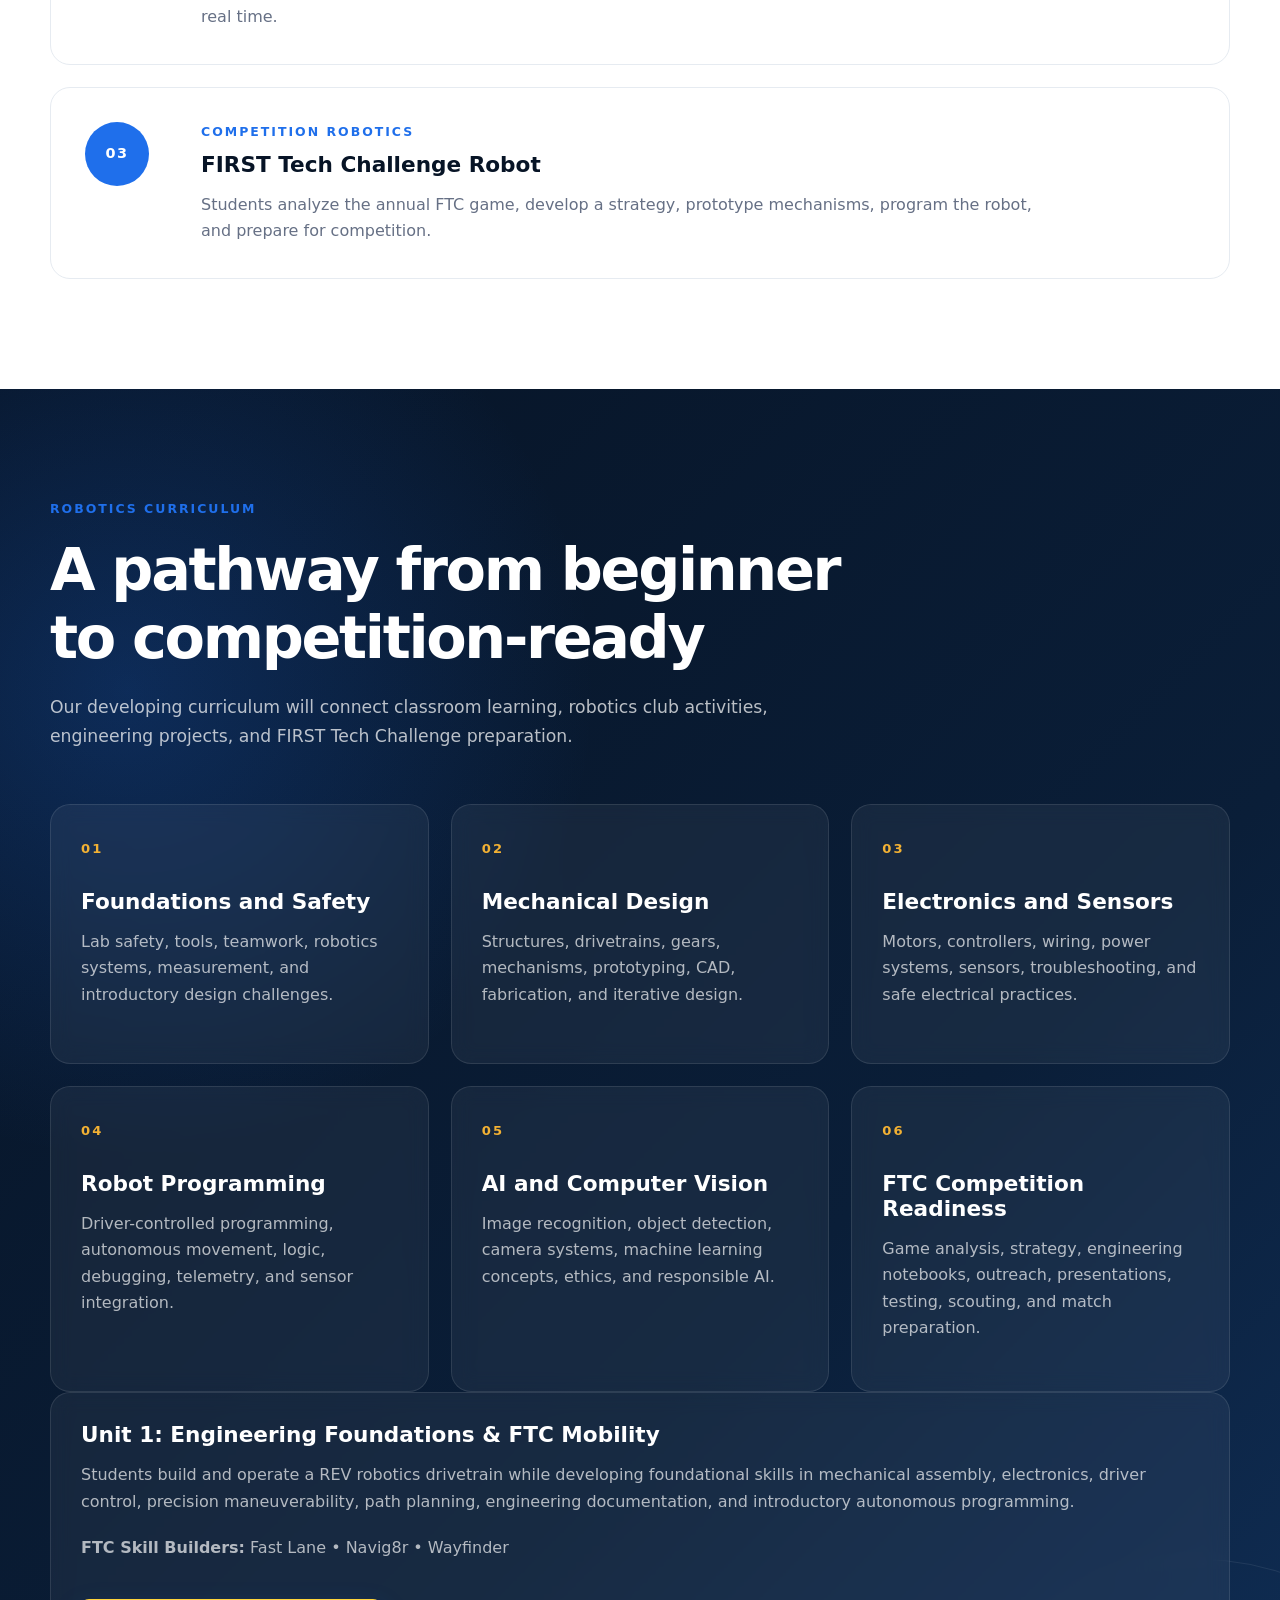
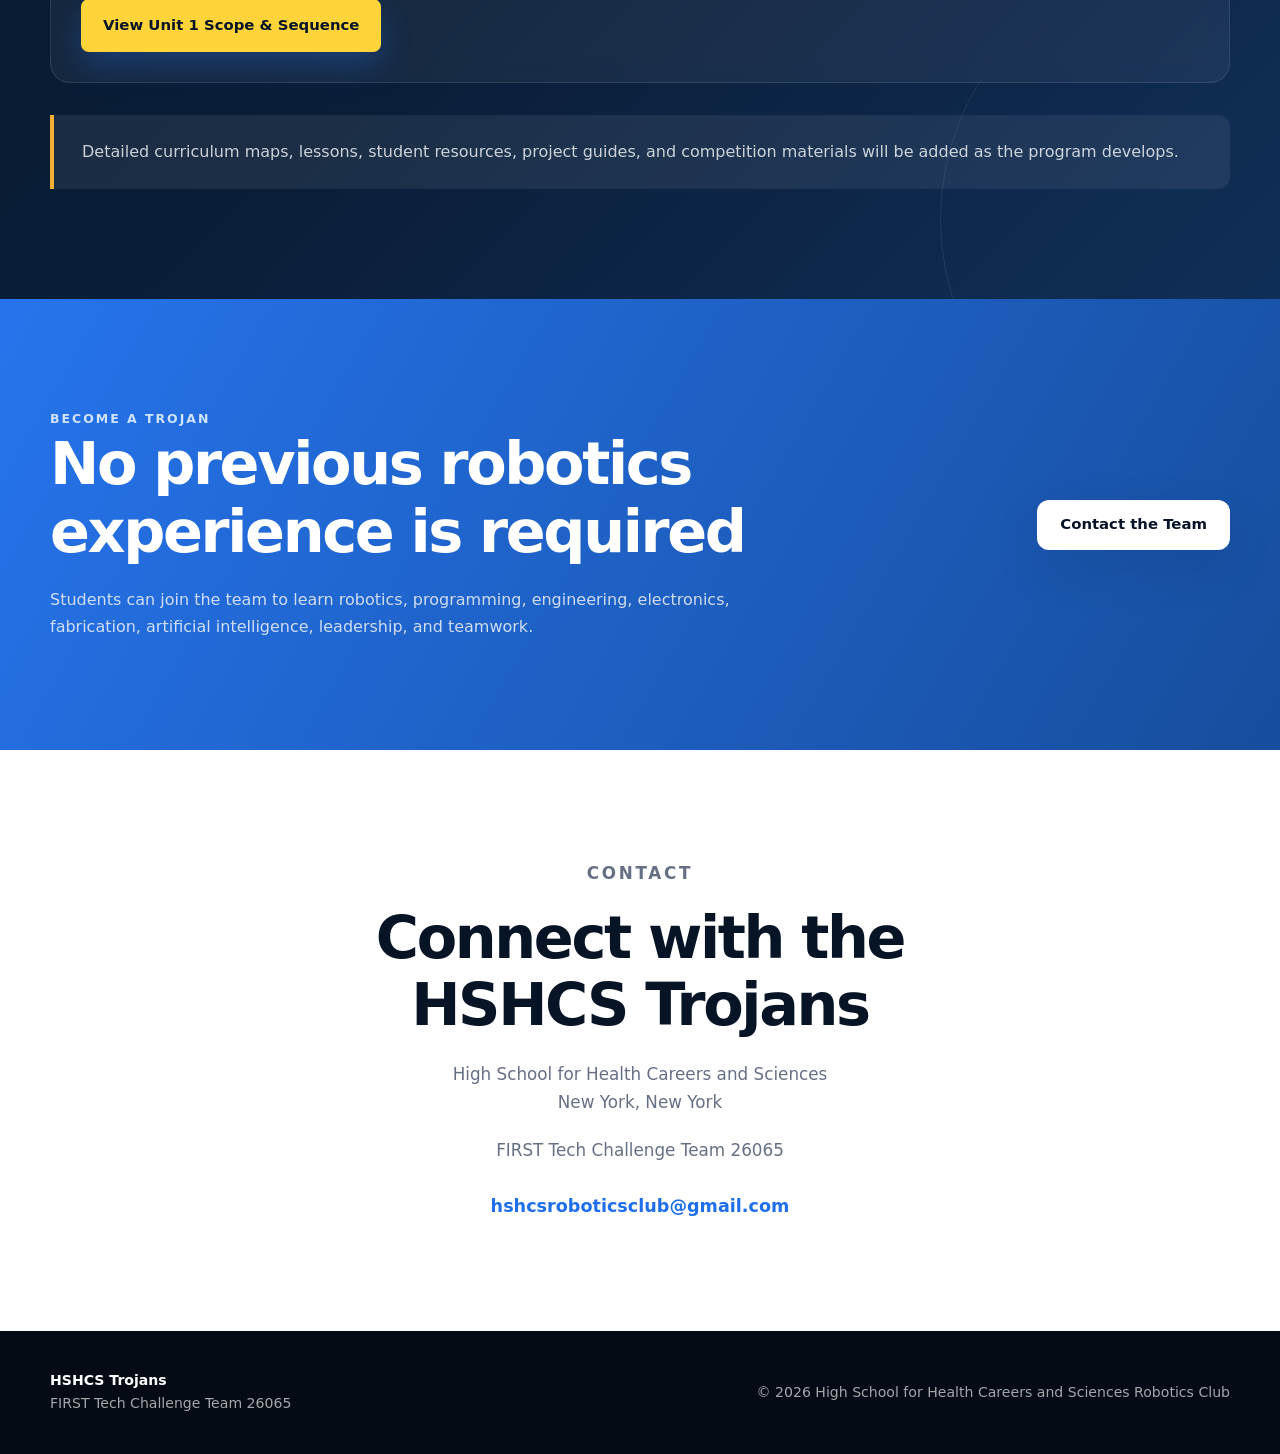
==== commit 767dff99: "Update button class to 'primary-button'" ====
--- a/index.html
+++ b/index.html
@@ -491,7 +491,7 @@
 
     <a href="curriculum/unit-1-ftc-mobility.pdf"
        target="_blank"
-       class="button">
+       class="button primary-button">
         View Unit 1 Scope &amp; Sequence
     </a>
 </div>
--- a/style.css
+++ b/style.css
@@ -689,7 +689,26 @@
         background var(--transition),
         border-color var(--transition);
 }
-
+.curriculum-card .button {
+    display: inline-block;
+    margin-top: 18px;
+    padding: 12px 20px;
+    background: #ffd43b;
+    color: #071426;
+    text-decoration: none;
+    font-weight: 700;
+    border-radius: 8px;
+    border: 2px solid #ffd43b;
+    transition: transform 0.2s ease, background 0.2s ease;
+}
+
+.curriculum-card .button:hover,
+.curriculum-card .button:focus-visible {
+    background: #ffffff;
+    color: #071426;
+    border-color: #ffffff;
+    transform: translateY(-2px);
+}
 .curriculum-card:hover {
     border-color: rgba(78, 161, 255, 0.38);
     background: rgba(255, 255, 255, 0.085);
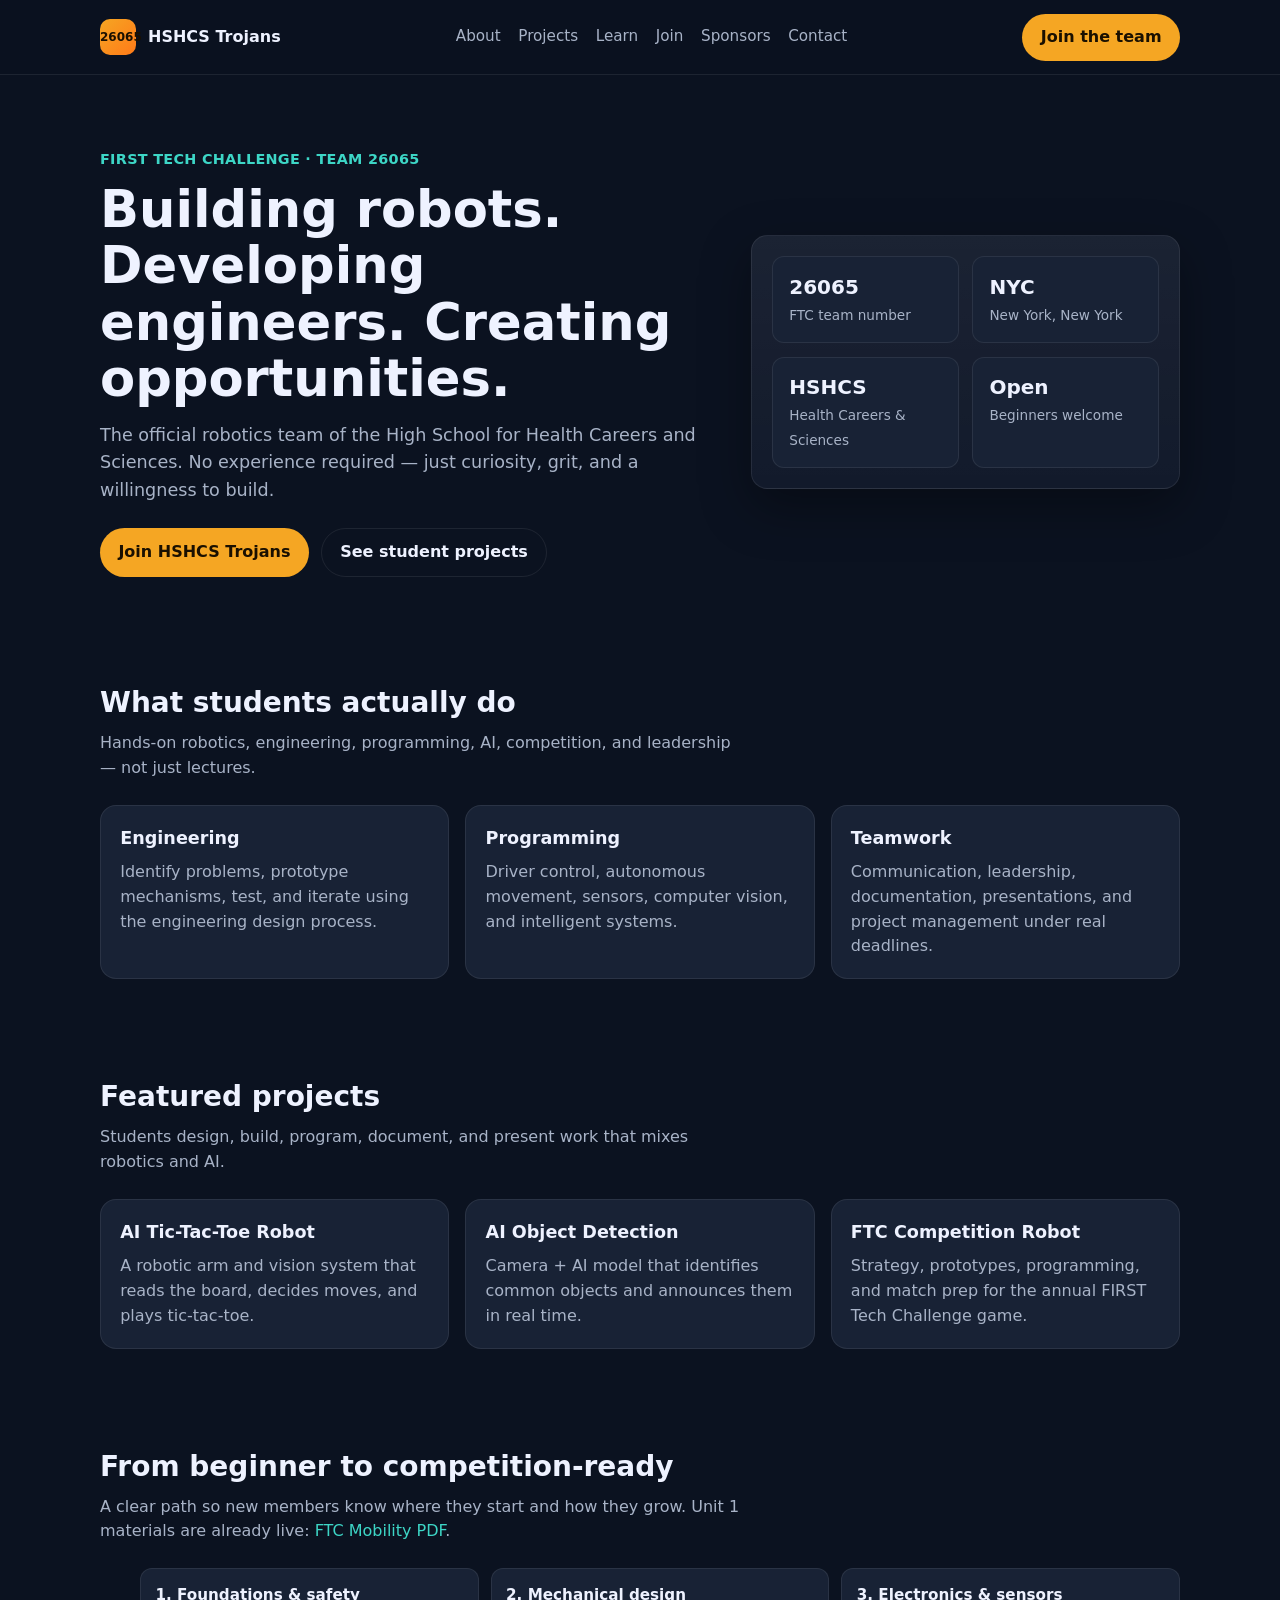
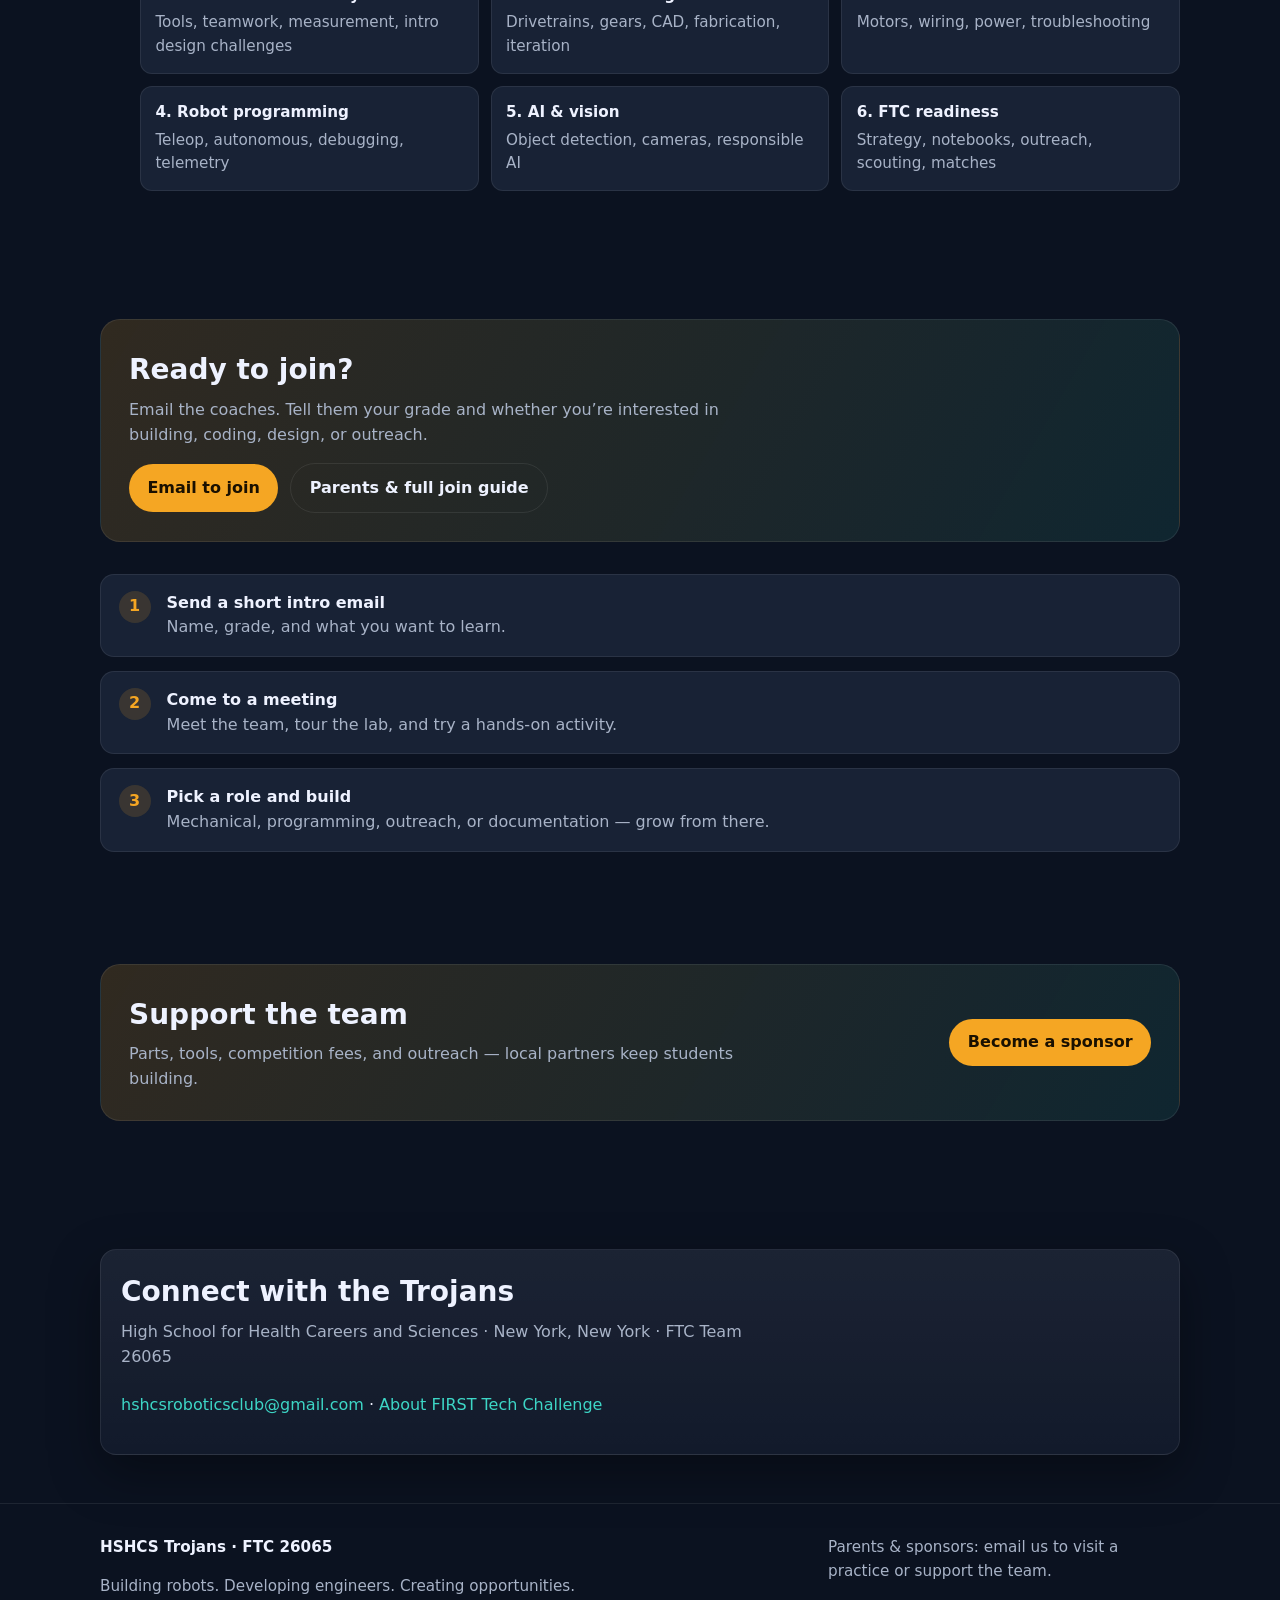
==== commit bd502b24: "Redesign homepage; add join, sponsors, robots, sitemap, favicon" ====
--- a/index.html
+++ b/index.html
@@ -1,608 +1,340 @@
 <!DOCTYPE html>
 <html lang="en">
 <head>
-    <meta charset="UTF-8">
-
-    <meta
-        name="viewport"
-        content="width=device-width, initial-scale=1.0"
-    >
-
-    <meta
-        name="description"
-        content="Official website of the HSHCS Trojans Robotics Club and FIRST Tech Challenge Team 26065 at the High School for Health Careers and Sciences."
-    >
-
-    <title>HSHCS Trojans | FTC Team 26065</title>
-
-    <link rel="stylesheet" href="style.css">
+  <meta charset="utf-8" />
+  <meta name="viewport" content="width=device-width, initial-scale=1" />
+  <title>HSHCS Trojans | FTC Team 26065</title>
+  <meta name="description" content="Official robotics team of the High School for Health Careers and Sciences. FIRST Tech Challenge Team 26065 — build robots, learn engineering, compete." />
+  <meta name="theme-color" content="#0b1220" />
+  <link rel="icon" href="favicon.svg" type="image/svg+xml" />
+  <meta property="og:title" content="HSHCS Trojans | FTC Team 26065" />
+  <meta property="og:description" content="Building robots. Developing engineers. Creating opportunities. Beginners welcome." />
+  <meta property="og:type" content="website" />
+  <meta property="og:url" content="https://hshcsroboticsclub.org/" />
+  <link rel="icon" href="data:image/svg+xml,%3Csvg xmlns='http://www.w3.org/2000/svg' viewBox='0 0 64 64'%3E%3Crect width='64' height='64' rx='14' fill='%23f5a623'/%3E%3Ctext x='32' y='40' text-anchor='middle' font-family='sans-serif' font-size='14' font-weight='800' fill='%231a1000'%3E26065%3C/text%3E%3C/svg%3E" />
+  <style>
+    :root {
+      --bg: #0b1220;
+      --surface: #121a2b;
+      --card: #182235;
+      --text: #eef2ff;
+      --muted: #a8b3c7;
+      --accent: #f5a623;
+      --accent-2: #3dd6c6;
+      --line: rgba(255,255,255,0.08);
+      --radius: 16px;
+      --shadow: 0 18px 50px rgba(0,0,0,0.35);
+      --max: 1080px;
+      --font: "Segoe UI", system-ui, -apple-system, sans-serif;
+    }
+    * { box-sizing: border-box; }
+    html { scroll-behavior: smooth; }
+    body {
+      margin: 0;
+      font-family: var(--font);
+      background: radial-gradient(1200px 600px at 10% -10%, #1a2a4a 0%, var(--bg) 55%);
+      color: var(--text);
+      line-height: 1.55;
+    }
+    a { color: var(--accent-2); text-decoration: none; }
+    a:hover { text-decoration: underline; }
+    .wrap { width: min(var(--max), calc(100% - 2rem)); margin: 0 auto; }
+    header {
+      position: sticky; top: 0; z-index: 20;
+      backdrop-filter: blur(12px);
+      background: rgba(11,18,32,0.85);
+      border-bottom: 1px solid var(--line);
+    }
+    .nav {
+      display: flex; align-items: center; justify-content: space-between;
+      gap: 1rem; padding: 0.85rem 0;
+    }
+    .brand { display: flex; align-items: center; gap: 0.75rem; color: var(--text); text-decoration: none; font-weight: 700; }
+    .badge {
+      width: 2.25rem; height: 2.25rem; border-radius: 10px;
+      display: grid; place-items: center;
+      background: linear-gradient(135deg, var(--accent), #ff7a18);
+      color: #1a1000; font-size: 0.75rem; font-weight: 800;
+    }
+    .nav-links { display: flex; gap: 1.1rem; flex-wrap: wrap; align-items: center; }
+    .nav-links a { color: var(--muted); font-size: 0.95rem; text-decoration: none; }
+    .nav-links a:hover { color: var(--text); }
+    .btn {
+      display: inline-flex; align-items: center; justify-content: center;
+      gap: 0.4rem; border-radius: 999px; padding: 0.7rem 1.15rem;
+      font-weight: 700; border: 0; cursor: pointer; text-decoration: none;
+    }
+    .btn-primary { background: var(--accent); color: #1a1000; }
+    .btn-primary:hover { filter: brightness(1.05); text-decoration: none; }
+    .btn-ghost {
+      background: transparent; color: var(--text);
+      border: 1px solid var(--line);
+    }
+    .btn-ghost:hover { border-color: var(--muted); text-decoration: none; }
+    .hero {
+      padding: 4.5rem 0 3.5rem;
+      display: grid; gap: 2rem;
+      grid-template-columns: 1.3fr 0.9fr;
+      align-items: center;
+    }
+    .nav-toggle {
+      display: none; background: transparent; border: 1px solid var(--line);
+      color: var(--text); border-radius: 10px; padding: 0.45rem 0.65rem; cursor: pointer;
+    }
+    @media (max-width: 840px) {
+      .hero { grid-template-columns: 1fr; padding-top: 2.5rem; }
+      .nav-toggle { display: inline-flex; }
+      .nav-links {
+        display: none; position: absolute; left: 1rem; right: 1rem; top: 3.6rem;
+        flex-direction: column; align-items: stretch; gap: 0.35rem;
+        background: rgba(11,18,32,0.98); border: 1px solid var(--line);
+        border-radius: 14px; padding: 0.75rem; box-shadow: var(--shadow);
+      }
+      .nav-links.open { display: flex; }
+      .nav-links a { padding: 0.55rem 0.65rem; border-radius: 8px; }
+      .nav-links a:hover { background: rgba(255,255,255,0.05); }
+      header .nav { position: relative; flex-wrap: wrap; }
+      header .btn-primary { display: none; }
+    }
+    .kicker {
+      display: inline-flex; align-items: center; gap: 0.5rem;
+      color: var(--accent-2); font-weight: 700; font-size: 0.9rem;
+      letter-spacing: 0.02em; text-transform: uppercase;
+    }
+    h1 {
+      font-size: clamp(2.1rem, 4vw, 3.2rem);
+      line-height: 1.1; margin: 0.55rem 0 1rem;
+    }
+    .lede { color: var(--muted); font-size: 1.1rem; max-width: 38rem; margin: 0 0 1.5rem; }
+    .hero-actions { display: flex; flex-wrap: wrap; gap: 0.75rem; }
+    .panel {
+      background: linear-gradient(180deg, rgba(255,255,255,0.04), transparent), var(--surface);
+      border: 1px solid var(--line); border-radius: var(--radius);
+      padding: 1.25rem; box-shadow: var(--shadow);
+    }
+    .stat-grid { display: grid; grid-template-columns: 1fr 1fr; gap: 0.85rem; }
+    .stat {
+      background: var(--card); border-radius: 12px; padding: 0.9rem 1rem;
+      border: 1px solid var(--line);
+    }
+    .stat strong { display: block; font-size: 1.25rem; }
+    .stat span { color: var(--muted); font-size: 0.85rem; }
+    section { padding: 3rem 0; }
+    .section-title { margin: 0 0 0.4rem; font-size: 1.75rem; }
+    .section-sub { color: var(--muted); margin: 0 0 1.5rem; max-width: 40rem; }
+    .cards {
+      display: grid; gap: 1rem;
+      grid-template-columns: repeat(3, 1fr);
+    }
+    @media (max-width: 840px) { .cards { grid-template-columns: 1fr; } }
+    .card {
+      background: var(--card); border: 1px solid var(--line);
+      border-radius: var(--radius); padding: 1.2rem;
+    }
+    .card h3 { margin: 0 0 0.5rem; font-size: 1.1rem; }
+    .card p { margin: 0; color: var(--muted); }
+    .steps { display: grid; gap: 0.85rem; }
+    .step {
+      display: grid; grid-template-columns: auto 1fr; gap: 1rem;
+      align-items: start; background: var(--card);
+      border: 1px solid var(--line); border-radius: 14px; padding: 1rem 1.1rem;
+    }
+    .num {
+      width: 2rem; height: 2rem; border-radius: 50%;
+      display: grid; place-items: center; font-weight: 800;
+      background: rgba(245,166,35,0.15); color: var(--accent);
+    }
+    .path {
+      display: grid; grid-template-columns: repeat(3, 1fr); gap: 0.75rem;
+    }
+    @media (max-width: 840px) { .path { grid-template-columns: 1fr 1fr; } }
+    .path li {
+      list-style: none; background: var(--card); border: 1px solid var(--line);
+      border-radius: 12px; padding: 0.9rem; color: var(--muted); font-size: 0.95rem;
+    }
+    .path strong { display: block; color: var(--text); margin-bottom: 0.25rem; }
+    .cta-band {
+      margin: 1rem 0 2rem; padding: 1.75rem;
+      border-radius: calc(var(--radius) + 4px);
+      background: linear-gradient(120deg, rgba(245,166,35,0.16), rgba(61,214,198,0.1));
+      border: 1px solid var(--line);
+      display: flex; flex-wrap: wrap; gap: 1rem; align-items: center; justify-content: space-between;
+    }
+    footer {
+      border-top: 1px solid var(--line); padding: 2rem 0 3rem; color: var(--muted); font-size: 0.95rem;
+    }
+    footer .cols { display: grid; grid-template-columns: 2fr 1fr; gap: 1.5rem; }
+    @media (max-width: 700px) { footer .cols { grid-template-columns: 1fr; } }
+  </style>
 </head>
-
 <body>
-
-    <!-- =========================
-         HEADER AND NAVIGATION
-    ========================== -->
-
-    <header class="site-header">
-        <div class="container nav-container">
-
-            <a href="#home" class="brand">
-                <span class="brand-name">HSHCS Trojans</span>
-                <span class="brand-team">FTC Team 26065</span>
-            </a>
-
-            <button
-                class="menu-button"
-                id="menuButton"
-                type="button"
-                aria-label="Open navigation menu"
-                aria-controls="siteNav"
-                aria-expanded="false"
-            >
-                <span></span>
-                <span></span>
-                <span></span>
-            </button>
-
-            <nav class="site-nav" id="siteNav">
-                <a href="#home">Home</a>
-                <a href="#team">Our Team</a>
-                <a href="#ftc">FTC</a>
-                <a href="#projects">Projects</a>
-                <a href="#curriculum">Curriculum</a>
-                <a href="#join">Join</a>
-                <a href="#contact">Contact</a>
-            </nav>
-
-        </div>
-    </header>
-
-
-    <main>
-
-        <!-- =========================
-             HERO SECTION
-        ========================== -->
-
-        <section class="hero" id="home">
-            <div class="hero-overlay"></div>
-
-            <div class="container hero-content">
-
-                <p class="eyebrow">
-                    High School for Health Careers and Sciences
-                </p>
-
-                <p class="team-badge">
-                    FIRST Tech Challenge Team 26065
-                </p>
-
-                <h1>
-                    HSHCS Trojans
-                </h1>
-
-                <p class="hero-tagline">
-                    Building robots. Developing engineers. Creating opportunities.
-                </p>
-
-                <p class="hero-text">
-                    The HSHCS Trojans bring students together to explore robotics,
-                    engineering, computer programming, artificial intelligence,
-                    competition, leadership, and teamwork through hands-on learning.
-                </p>
-
-                <div class="hero-buttons">
-
-                    <a href="#team" class="button primary-button">
-                        Meet the Team
-                    </a>
-
-                    <a href="#curriculum" class="button secondary-button">
-                        Explore Our Curriculum
-                    </a>
-
-                    <a
-                        href="https://www.firstinspires.org/programs/ftc/"
-                        class="button outline-button"
-                        target="_blank"
-                        rel="noopener noreferrer"
-                    >
-                        Visit FIRST Tech Challenge
-                    </a>
-
-                </div>
-
-            </div>
-        </section>
-
-
-        <!-- =========================
-             TEAM INTRODUCTION
-        ========================== -->
-
-        <section class="section" id="team">
-            <div class="container">
-
-                <div class="section-heading">
-                    <p class="section-label">Our Team</p>
-
-                    <h2>
-                        HSHCS Trojans Robotics
-                    </h2>
-
-                    <p class="section-introduction">
-                        The HSHCS Trojans are the official robotics team of the
-                        High School for Health Careers and Sciences. Our team
-                        welcomes students who are interested in building,
-                        programming, designing, competing, and learning how
-                        technology can solve real-world problems.
-                    </p>
-                </div>
-
-                <div class="feature-grid">
-
-                    <article class="feature-card">
-                        <div class="feature-icon" aria-hidden="true">01</div>
-
-                        <h3>Engineering</h3>
-
-                        <p>
-                            Students apply the engineering design process to
-                            identify problems, create prototypes, test solutions,
-                            and improve their designs.
-                        </p>
-                    </article>
-
-                    <article class="feature-card">
-                        <div class="feature-icon" aria-hidden="true">02</div>
-
-                        <h3>Programming</h3>
-
-                        <p>
-                            Team members develop programming skills for robot
-                            control, autonomous movement, sensors, computer vision,
-                            and intelligent systems.
-                        </p>
-                    </article>
-
-                    <article class="feature-card">
-                        <div class="feature-icon" aria-hidden="true">03</div>
-
-                        <h3>Teamwork</h3>
-
-                        <p>
-                            Students build communication, leadership,
-                            documentation, presentation, and project-management
-                            skills through collaborative work.
-                        </p>
-                    </article>
-
-                </div>
-
-            </div>
-        </section>
-
-
-        <!-- =========================
-             FIRST TECH CHALLENGE
-        ========================== -->
-
-        <section class="section alternate-section" id="ftc">
-            <div class="container">
-
-                <div class="split-layout">
-
-                    <div class="split-content">
-
-                        <p class="section-label">
-                            FIRST Tech Challenge
-                        </p>
-
-                        <h2>
-                            FTC Team 26065
-                        </h2>
-
-                        <p>
-                            The HSHCS Trojans participate in FIRST Tech Challenge,
-                            an international robotics program in which students
-                            design, build, program, and operate robots for an
-                            annual competition challenge.
-                        </p>
-
-                        <p>
-                            FTC gives students opportunities to develop technical
-                            knowledge while practicing teamwork, strategy,
-                            problem-solving, outreach, leadership, and professional
-                            communication.
-                        </p>
-
-                        <a
-                            href="https://www.firstinspires.org/programs/ftc/"
-                            class="text-link"
-                            target="_blank"
-                            rel="noopener noreferrer"
-                        >
-                            Learn more on the official FIRST Tech Challenge website
-                            <span aria-hidden="true">→</span>
-                        </a>
-
-                    </div>
-
-                    <aside class="team-information-card">
-
-                        <p class="card-label">
-                            Official Team Information
-                        </p>
-
-                        <dl class="team-details">
-
-                            <div>
-                                <dt>Team Name</dt>
-                                <dd>HSHCS Trojans</dd>
-                            </div>
-
-                            <div>
-                                <dt>FTC Team Number</dt>
-                                <dd>26065</dd>
-                            </div>
-
-                            <div>
-                                <dt>School</dt>
-                                <dd>
-                                    High School for Health Careers and Sciences
-                                </dd>
-                            </div>
-
-                            <div>
-                                <dt>Program</dt>
-                                <dd>FIRST Tech Challenge</dd>
-                            </div>
-
-                            <div>
-                                <dt>Location</dt>
-                                <dd>New York, New York</dd>
-                            </div>
-
-                        </dl>
-
-                    </aside>
-
-                </div>
-
-            </div>
-        </section>
-
-
-        <!-- =========================
-             PROJECTS
-        ========================== -->
-
-        <section class="section" id="projects">
-            <div class="container">
-
-                <div class="section-heading">
-                    <p class="section-label">Student Innovation</p>
-
-                    <h2>
-                        Featured robotics and AI projects
-                    </h2>
-
-                    <p class="section-introduction">
-                        Our students learn by designing, building, programming,
-                        testing, documenting, and presenting projects that combine
-                        robotics, engineering, and artificial intelligence.
-                    </p>
-                </div>
-
-                <div class="project-grid">
-
-                    <article class="project-card">
-
-                        <div class="project-number">01</div>
-
-                        <div class="project-content">
-                            <p class="project-category">
-                                Robotics and Computer Vision
-                            </p>
-
-                            <h3>
-                                AI Tic-Tac-Toe Robot
-                            </h3>
-
-                            <p>
-                                A robotic arm and computer-vision system designed
-                                to identify game pieces, understand the game board,
-                                make decisions, and play tic-tac-toe.
-                            </p>
-                        </div>
-
-                    </article>
-
-                    <article class="project-card">
-
-                        <div class="project-number">02</div>
-
-                        <div class="project-content">
-                            <p class="project-category">
-                                Artificial Intelligence
-                            </p>
-
-                            <h3>
-                                AI Object Detection
-                            </h3>
-
-                            <p>
-                                An interactive system that uses a camera and an AI
-                                model to identify and announce common objects in
-                                real time.
-                            </p>
-                        </div>
-
-                    </article>
-
-                    <article class="project-card">
-
-                        <div class="project-number">03</div>
-
-                        <div class="project-content">
-                            <p class="project-category">
-                                Competition Robotics
-                            </p>
-
-                            <h3>
-                                FIRST Tech Challenge Robot
-                            </h3>
-
-                            <p>
-                                Students analyze the annual FTC game, develop a
-                                strategy, prototype mechanisms, program the robot,
-                                and prepare for competition.
-                            </p>
-                        </div>
-
-                    </article>
-
-                </div>
-
-            </div>
-        </section>
-
-
-        <!-- =========================
-             CURRICULUM
-        ========================== -->
-
-        <section class="section curriculum-section" id="curriculum">
-            <div class="container">
-
-                <div class="section-heading light-heading">
-                    <p class="section-label">
-                        Robotics Curriculum
-                    </p>
-
-                    <h2>
-                        A pathway from beginner to competition-ready
-                    </h2>
-
-                    <p class="section-introduction">
-                        Our developing curriculum will connect classroom learning,
-                        robotics club activities, engineering projects, and FIRST
-                        Tech Challenge preparation.
-                    </p>
-                </div>
-
-                <div class="curriculum-grid">
-
-                    <article class="curriculum-card">
-                        <span class="curriculum-number">01</span>
-
-                        <h3>
-                            Foundations and Safety
-                        </h3>
-
-                        <p>
-                            Lab safety, tools, teamwork, robotics systems,
-                            measurement, and introductory design challenges.
-                        </p>
-                    </article>
-
-                    <article class="curriculum-card">
-                        <span class="curriculum-number">02</span>
-
-                        <h3>
-                            Mechanical Design
-                        </h3>
-
-                        <p>
-                            Structures, drivetrains, gears, mechanisms,
-                            prototyping, CAD, fabrication, and iterative design.
-                        </p>
-                    </article>
-
-                    <article class="curriculum-card">
-                        <span class="curriculum-number">03</span>
-
-                        <h3>
-                            Electronics and Sensors
-                        </h3>
-
-                        <p>
-                            Motors, controllers, wiring, power systems, sensors,
-                            troubleshooting, and safe electrical practices.
-                        </p>
-                    </article>
-
-                    <article class="curriculum-card">
-                        <span class="curriculum-number">04</span>
-
-                        <h3>
-                            Robot Programming
-                        </h3>
-
-                        <p>
-                            Driver-controlled programming, autonomous movement,
-                            logic, debugging, telemetry, and sensor integration.
-                        </p>
-                    </article>
-
-                    <article class="curriculum-card">
-                        <span class="curriculum-number">05</span>
-
-                        <h3>
-                            AI and Computer Vision
-                        </h3>
-
-                        <p>
-                            Image recognition, object detection, camera systems,
-                            machine learning concepts, ethics, and responsible AI.
-                        </p>
-                    </article>
-
-                    <article class="curriculum-card">
-                        <span class="curriculum-number">06</span>
-
-                        <h3>
-                            FTC Competition Readiness
-                        </h3>
-
-                        <p>
-                            Game analysis, strategy, engineering notebooks,
-                            outreach, presentations, testing, scouting, and match
-                            preparation.
-                        </p>
-                    </article>
-
-                </div>
-                 <div class="curriculum-card">
-    <h3>Unit 1: Engineering Foundations & FTC Mobility</h3>
-
-    <p>
-        Students build and operate a REV robotics drivetrain while developing
-        foundational skills in mechanical assembly, electronics, driver control,
-        precision maneuverability, path planning, engineering documentation,
-        and introductory autonomous programming.
-    </p>
-
-    <p>
-        <strong>FTC Skill Builders:</strong>
-        Fast Lane • Navig8r • Wayfinder
-    </p>
-
-    <a href="curriculum/unit-1-ftc-mobility.pdf"
-       target="_blank"
-       class="button primary-button">
-        View Unit 1 Scope &amp; Sequence
-    </a>
-</div>
-
-<div class="curriculum-notice">
-    <p>
-        Detailed curriculum maps, lessons, student resources,
-        project guides, and competition materials will be added as
-        the program develops.
-    </p>
-</div>
-           
-        </section>
-
-
-        <!-- =========================
-             JOIN THE TEAM
-        ========================== -->
-
-        <section class="section join-section" id="join">
-            <div class="container join-content">
-
-                <div>
-                    <p class="section-label">
-                        Become a Trojan
-                    </p>
-
-                    <h2>
-                        No previous robotics experience is required
-                    </h2>
-
-                    <p>
-                        Students can join the team to learn robotics, programming,
-                        engineering, electronics, fabrication, artificial
-                        intelligence, leadership, and teamwork.
-                    </p>
-                </div>
-
-                <a
-                    class="button light-button"
-                    href="mailto:hshcsroboticsclub@gmail.com?subject=HSHCS%20Trojans%20Robotics%20Team%20Membership"
-                >
-                    Contact the Team
-                </a>
-
-            </div>
-        </section>
-
-
-        <!-- =========================
-             CONTACT
-        ========================== -->
-
-        <section class="section" id="contact">
-            <div class="container contact-content">
-
-                <p class="section-label">Contact</p>
-
-                <h2>
-                    Connect with the HSHCS Trojans
-                </h2>
-
-                <p>
-                    High School for Health Careers and Sciences<br>
-                    New York, New York
-                </p>
-
-                <p>
-                    FIRST Tech Challenge Team 26065
-                </p>
-
-                <a
-                    class="email-link"
-                    href="mailto:hshcsroboticsclub@gmail.com"
-                >
-                    hshcsroboticsclub@gmail.com
-                </a>
-
-            </div>
-        </section>
-
-    </main>
-
-
-    <!-- =========================
-         FOOTER
-    ========================== -->
-
-    <footer class="site-footer">
-        <div class="container footer-content">
-
-            <div>
-                <p class="footer-team-name">
-                    HSHCS Trojans
-                </p>
-
-                <p>
-                    FIRST Tech Challenge Team 26065
-                </p>
-            </div>
-
-            <p>
-                © <span id="currentYear"></span>
-                High School for Health Careers and Sciences Robotics Club
-            </p>
-
-        </div>
-    </footer>
-
-
-    <script src="script.js"></script>
-
+  <header>
+    <div class="wrap nav">
+      <a class="brand" href="#top">
+        <span class="badge">26065</span>
+        <span>HSHCS Trojans</span>
+      </a>
+      <button class="nav-toggle" type="button" aria-expanded="false" aria-controls="primary-nav" id="navToggle">Menu</button>
+      <nav class="nav-links" id="primary-nav" aria-label="Primary">
+        <a href="#about">About</a>
+        <a href="#projects">Projects</a>
+        <a href="#path">Learn</a>
+        <a href="#join">Join</a>
+        <a href="sponsors.html">Sponsors</a>
+        <a href="#contact">Contact</a>
+      </nav>
+      <a class="btn btn-primary" href="join.html">Join the team</a>
+    </div>
+  </header>
+
+  <main id="top">
+    <div class="wrap hero">
+      <div>
+        <div class="kicker">FIRST Tech Challenge · Team 26065</div>
+        <h1>Building robots. Developing engineers. Creating opportunities.</h1>
+        <p class="lede">
+          The official robotics team of the High School for Health Careers and Sciences.
+          No experience required — just curiosity, grit, and a willingness to build.
+        </p>
+        <div class="hero-actions">
+          <a class="btn btn-primary" href="#join">Join HSHCS Trojans</a>
+          <a class="btn btn-ghost" href="#projects">See student projects</a>
+        </div>
+      </div>
+      <aside class="panel" aria-label="Team facts">
+        <div class="stat-grid">
+          <div class="stat"><strong>26065</strong><span>FTC team number</span></div>
+          <div class="stat"><strong>NYC</strong><span>New York, New York</span></div>
+          <div class="stat"><strong>HSHCS</strong><span>Health Careers &amp; Sciences</span></div>
+          <div class="stat"><strong>Open</strong><span>Beginners welcome</span></div>
+        </div>
+      </aside>
+    </div>
+
+    <section id="about">
+      <div class="wrap">
+        <h2 class="section-title">What students actually do</h2>
+        <p class="section-sub">Hands-on robotics, engineering, programming, AI, competition, and leadership — not just lectures.</p>
+        <div class="cards">
+          <article class="card">
+            <h3>Engineering</h3>
+            <p>Identify problems, prototype mechanisms, test, and iterate using the engineering design process.</p>
+          </article>
+          <article class="card">
+            <h3>Programming</h3>
+            <p>Driver control, autonomous movement, sensors, computer vision, and intelligent systems.</p>
+          </article>
+          <article class="card">
+            <h3>Teamwork</h3>
+            <p>Communication, leadership, documentation, presentations, and project management under real deadlines.</p>
+          </article>
+        </div>
+      </div>
+    </section>
+
+    <section id="projects">
+      <div class="wrap">
+        <h2 class="section-title">Featured projects</h2>
+        <p class="section-sub">Students design, build, program, document, and present work that mixes robotics and AI.</p>
+        <div class="cards">
+          <article class="card">
+            <h3>AI Tic-Tac-Toe Robot</h3>
+            <p>A robotic arm and vision system that reads the board, decides moves, and plays tic-tac-toe.</p>
+          </article>
+          <article class="card">
+            <h3>AI Object Detection</h3>
+            <p>Camera + AI model that identifies common objects and announces them in real time.</p>
+          </article>
+          <article class="card">
+            <h3>FTC Competition Robot</h3>
+            <p>Strategy, prototypes, programming, and match prep for the annual FIRST Tech Challenge game.</p>
+          </article>
+        </div>
+      </div>
+    </section>
+
+    <section id="path">
+      <div class="wrap">
+        <h2 class="section-title">From beginner to competition-ready</h2>
+        <p class="section-sub">A clear path so new members know where they start and how they grow. Unit 1 materials are already live: <a href="https://hshcsroboticsclub.org/curriculum/unit-1-ftc-mobility.pdf">FTC Mobility PDF</a>.</p>
+        <ul class="path">
+          <li><strong>1. Foundations &amp; safety</strong>Tools, teamwork, measurement, intro design challenges</li>
+          <li><strong>2. Mechanical design</strong>Drivetrains, gears, CAD, fabrication, iteration</li>
+          <li><strong>3. Electronics &amp; sensors</strong>Motors, wiring, power, troubleshooting</li>
+          <li><strong>4. Robot programming</strong>Teleop, autonomous, debugging, telemetry</li>
+          <li><strong>5. AI &amp; vision</strong>Object detection, cameras, responsible AI</li>
+          <li><strong>6. FTC readiness</strong>Strategy, notebooks, outreach, scouting, matches</li>
+        </ul>
+      </div>
+    </section>
+
+    <section id="join">
+      <div class="wrap">
+        <div class="cta-band">
+          <div>
+            <h2 class="section-title" style="margin:0">Ready to join?</h2>
+            <p class="section-sub" style="margin:0.4rem 0 0">Email the coaches. Tell them your grade and whether you’re interested in building, coding, design, or outreach.</p>
+          </div>
+          <div style="display:flex;flex-wrap:wrap;gap:0.75rem;align-items:center"><a class="btn btn-primary" href="mailto:hshcsroboticsclub@gmail.com?subject=Join%20HSHCS%20Trojans%20FTC%2026065">Email to join</a><a class="btn btn-ghost" href="join.html">Parents &amp; full join guide</a></div>
+        </div>
+        <div class="steps">
+          <div class="step"><div class="num">1</div><div><strong>Send a short intro email</strong><div style="color:var(--muted)">Name, grade, and what you want to learn.</div></div></div>
+          <div class="step"><div class="num">2</div><div><strong>Come to a meeting</strong><div style="color:var(--muted)">Meet the team, tour the lab, and try a hands-on activity.</div></div></div>
+          <div class="step"><div class="num">3</div><div><strong>Pick a role and build</strong><div style="color:var(--muted)">Mechanical, programming, outreach, or documentation — grow from there.</div></div></div>
+        </div>
+      </div>
+    </section>
+
+    
+    <section id="sponsors">
+      <div class="wrap">
+        <div class="cta-band">
+          <div>
+            <h2 class="section-title" style="margin:0">Support the team</h2>
+            <p class="section-sub" style="margin:0.4rem 0 0">Parts, tools, competition fees, and outreach — local partners keep students building.</p>
+          </div>
+          <a class="btn btn-primary" href="sponsors.html">Become a sponsor</a>
+        </div>
+      </div>
+    </section>
+
+    <section id="contact">
+      <div class="wrap panel">
+        <h2 class="section-title">Connect with the Trojans</h2>
+        <p class="section-sub">High School for Health Careers and Sciences · New York, New York · FTC Team 26065</p>
+        <p><a href="mailto:hshcsroboticsclub@gmail.com">hshcsroboticsclub@gmail.com</a> · <a href="https://www.firstinspires.org/robotics/ftc" rel="noopener" target="_blank">About FIRST Tech Challenge</a></p>
+      </div>
+    </section>
+  </main>
+
+  <footer>
+    <div class="wrap cols">
+      <div>
+        <strong style="color:var(--text)">HSHCS Trojans · FTC 26065</strong>
+        <p>Building robots. Developing engineers. Creating opportunities.</p>
+      </div>
+      <div>
+        <div>Parents &amp; sponsors: email us to visit a practice or support the team.</div>
+      </div>
+    </div>
+  </footer>
+
+  <script>
+    (function () {
+      var toggle = document.getElementById('navToggle');
+      var nav = document.getElementById('primary-nav');
+      if (!toggle || !nav) return;
+      toggle.addEventListener('click', function () {
+        var open = nav.classList.toggle('open');
+        toggle.setAttribute('aria-expanded', open ? 'true' : 'false');
+      });
+      nav.querySelectorAll('a').forEach(function (a) {
+        a.addEventListener('click', function () {
+          nav.classList.remove('open');
+          toggle.setAttribute('aria-expanded', 'false');
+        });
+      });
+    })();
+  </script>
 </body>
 </html>
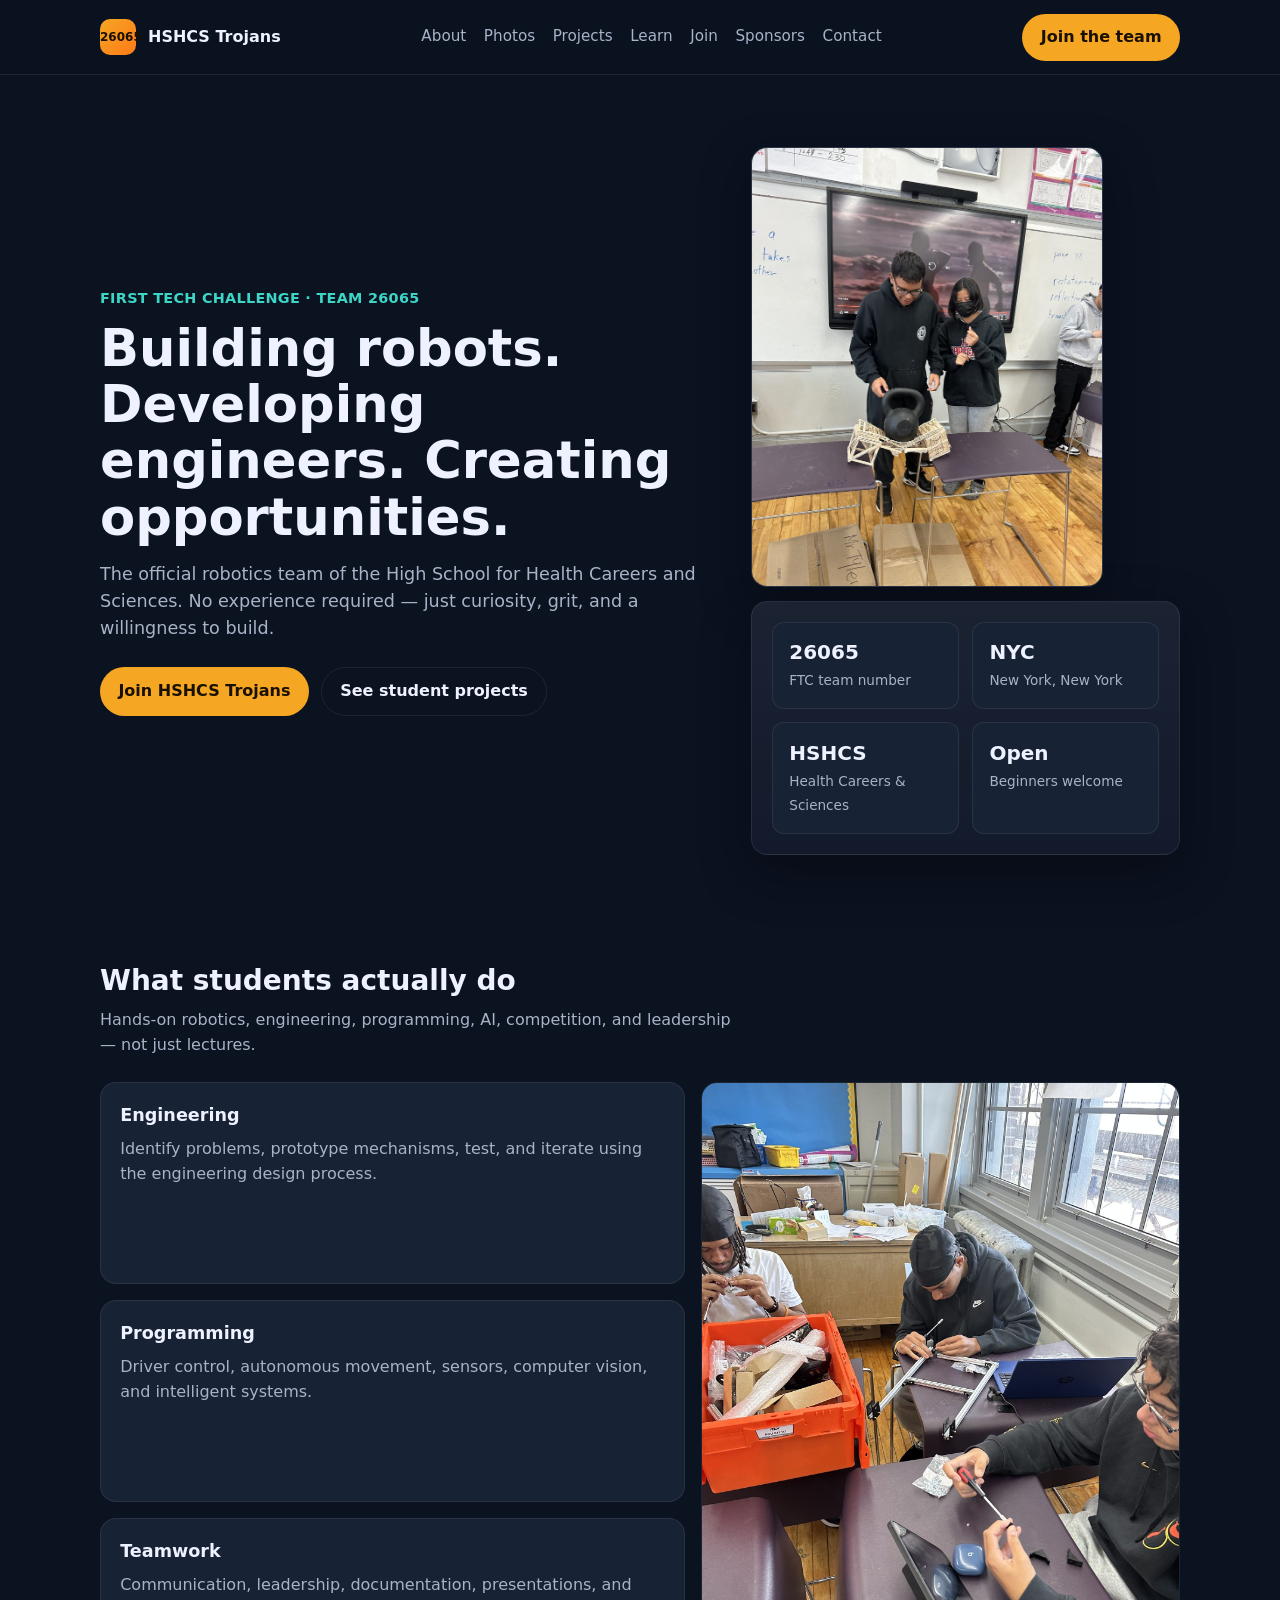
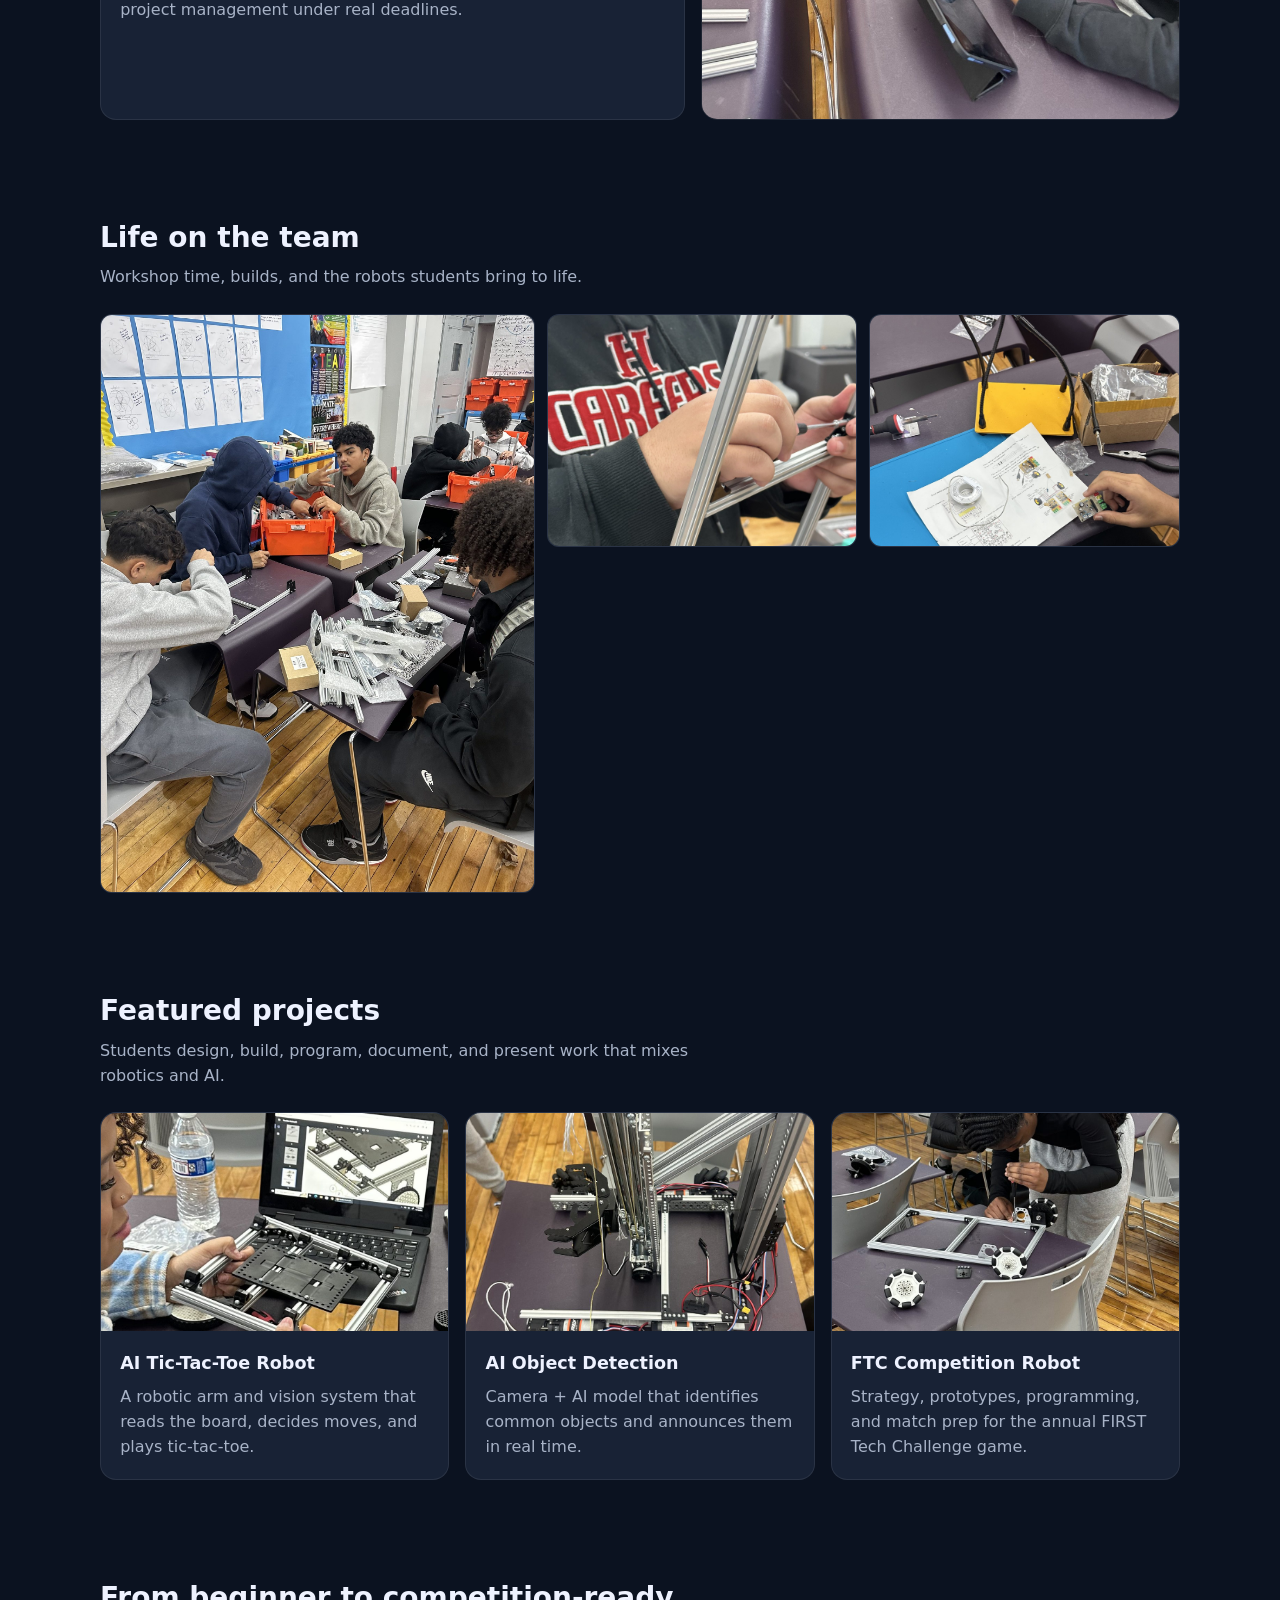
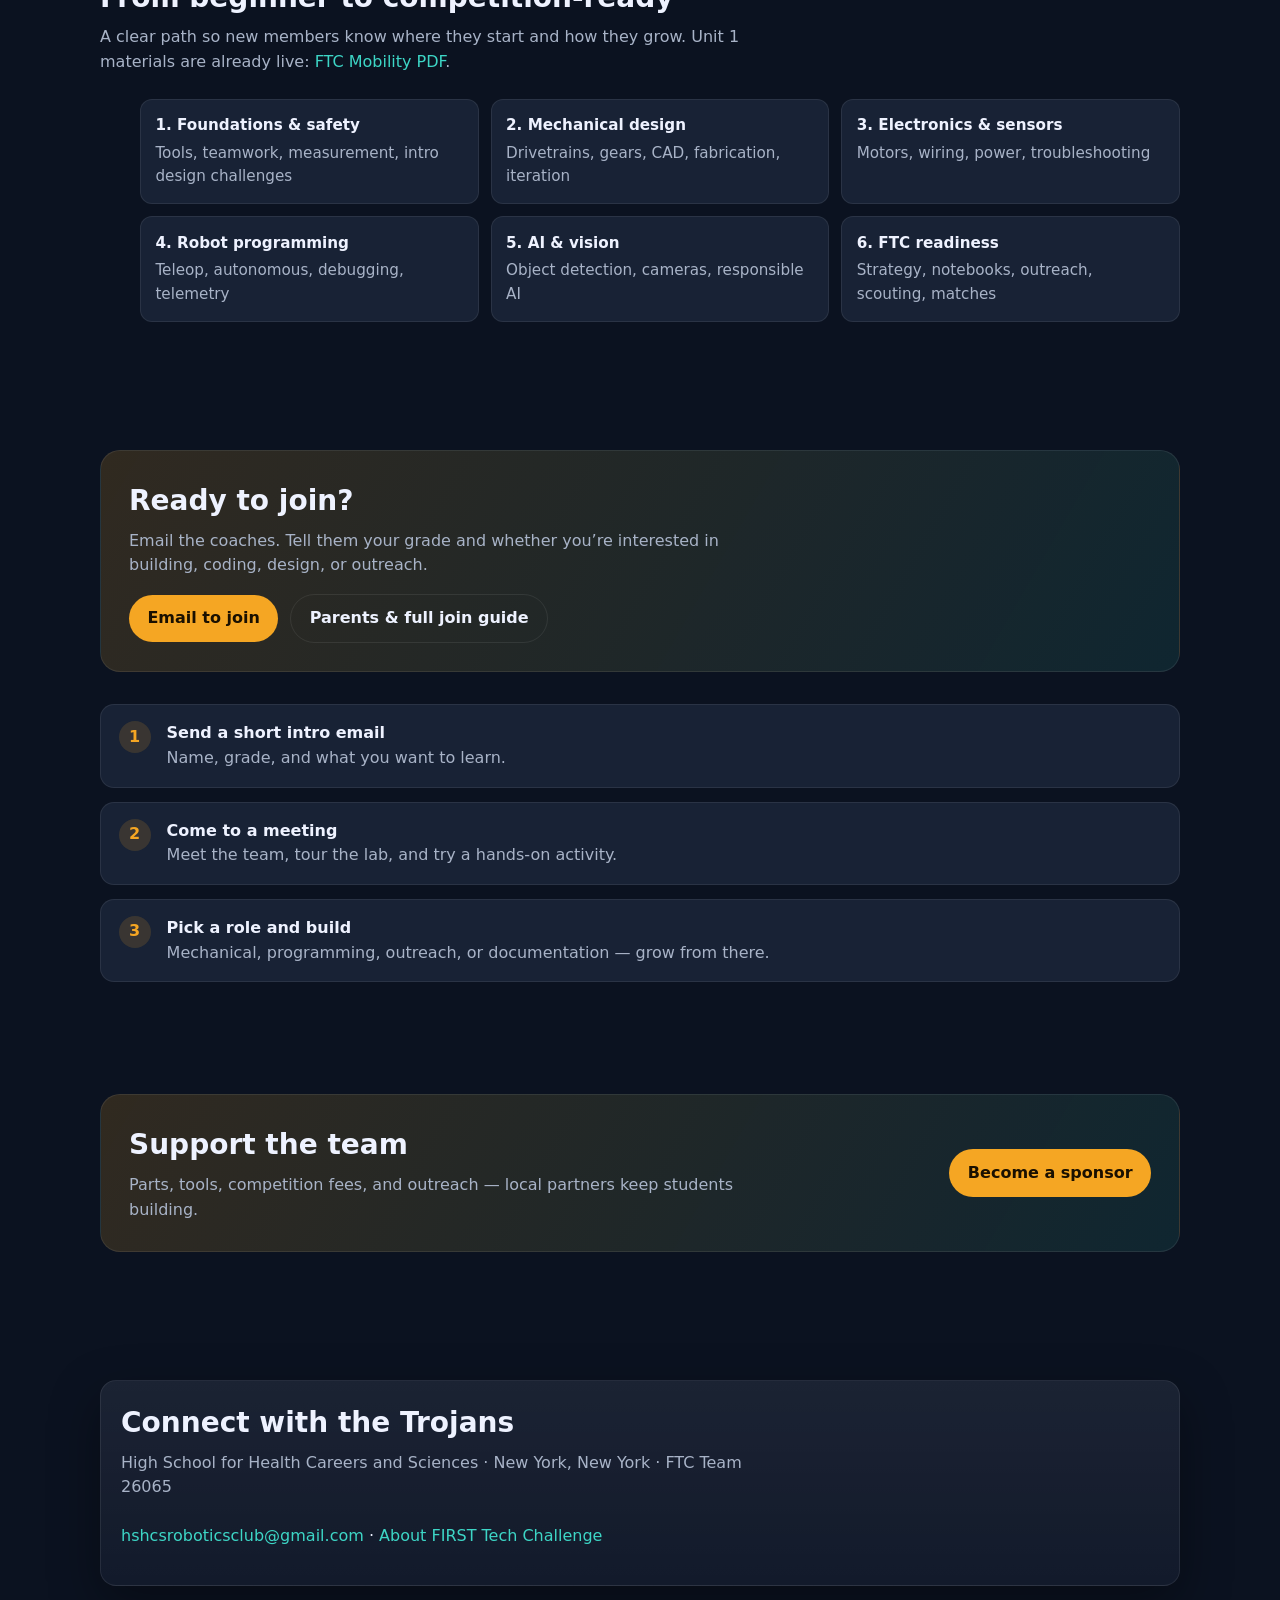
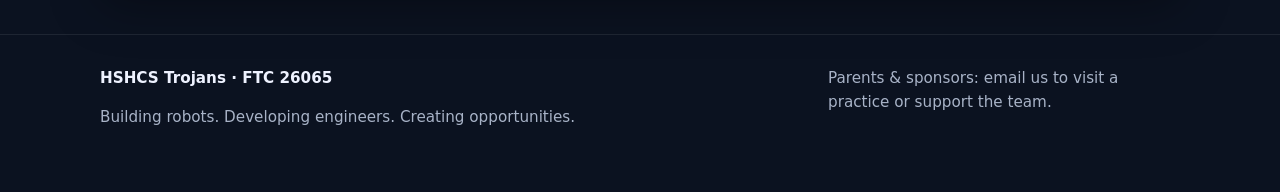
==== commit 37a7d5a7: "Add team photos to homepage" ====
--- a/index.html
+++ b/index.html
@@ -11,6 +11,7 @@
   <meta property="og:description" content="Building robots. Developing engineers. Creating opportunities. Beginners welcome." />
   <meta property="og:type" content="website" />
   <meta property="og:url" content="https://hshcsroboticsclub.org/" />
+  <meta property="og:image" content="https://hshcsroboticsclub.org/images/hero-team.jpg" />
   <link rel="icon" href="data:image/svg+xml,%3Csvg xmlns='http://www.w3.org/2000/svg' viewBox='0 0 64 64'%3E%3Crect width='64' height='64' rx='14' fill='%23f5a623'/%3E%3Ctext x='32' y='40' text-anchor='middle' font-family='sans-serif' font-size='14' font-weight='800' fill='%231a1000'%3E26065%3C/text%3E%3C/svg%3E" />
   <style>
     :root {
@@ -165,6 +166,60 @@
     }
     footer .cols { display: grid; grid-template-columns: 2fr 1fr; gap: 1.5rem; }
     @media (max-width: 700px) { footer .cols { grid-template-columns: 1fr; } }
+
+    .hero-visual { display: grid; gap: 0.85rem; }
+    .hero-photo {
+      border-radius: var(--radius);
+      overflow: hidden;
+      border: 1px solid var(--line);
+      box-shadow: var(--shadow);
+      aspect-ratio: 4 / 5;
+      max-height: 440px;
+      background: var(--card);
+    }
+    .hero-photo img {
+      width: 100%; height: 100%; object-fit: cover; display: block;
+    }
+    .card { overflow: hidden; padding: 0; }
+    .card-body { padding: 1.2rem; }
+    .card-photo {
+      aspect-ratio: 16 / 10;
+      overflow: hidden;
+      background: #0a101c;
+    }
+    .card-photo img {
+      width: 100%; height: 100%; object-fit: cover; display: block;
+    }
+    .about-split {
+      display: grid; gap: 1rem;
+      grid-template-columns: 1.1fr 0.9fr;
+      align-items: stretch;
+    }
+    @media (max-width: 840px) { .about-split { grid-template-columns: 1fr; } }
+    .about-photo {
+      border-radius: var(--radius);
+      overflow: hidden;
+      border: 1px solid var(--line);
+      min-height: 220px;
+    }
+    .about-photo img {
+      width: 100%; height: 100%; object-fit: cover; display: block; min-height: 220px;
+    }
+    .gallery {
+      display: grid;
+      grid-template-columns: 1.4fr 1fr 1fr;
+      gap: 0.75rem;
+    }
+    @media (max-width: 840px) { .gallery { grid-template-columns: 1fr 1fr; } }
+    .gallery figure {
+      margin: 0; border-radius: 12px; overflow: hidden;
+      border: 1px solid var(--line); background: var(--card);
+      aspect-ratio: 4 / 3;
+    }
+    .gallery figure:first-child { grid-row: span 2; aspect-ratio: auto; min-height: 100%; }
+    .gallery img {
+      width: 100%; height: 100%; object-fit: cover; display: block;
+    }
   </style>
 </head>
 <body>
@@ -177,6 +232,7 @@
       <button class="nav-toggle" type="button" aria-expanded="false" aria-controls="primary-nav" id="navToggle">Menu</button>
       <nav class="nav-links" id="primary-nav" aria-label="Primary">
         <a href="#about">About</a>
+        <a href="#gallery">Photos</a>
         <a href="#projects">Projects</a>
         <a href="#path">Learn</a>
         <a href="#join">Join</a>
@@ -201,12 +257,17 @@
           <a class="btn btn-ghost" href="#projects">See student projects</a>
         </div>
       </div>
-      <aside class="panel" aria-label="Team facts">
-        <div class="stat-grid">
-          <div class="stat"><strong>26065</strong><span>FTC team number</span></div>
-          <div class="stat"><strong>NYC</strong><span>New York, New York</span></div>
-          <div class="stat"><strong>HSHCS</strong><span>Health Careers &amp; Sciences</span></div>
-          <div class="stat"><strong>Open</strong><span>Beginners welcome</span></div>
+      <aside class="hero-visual" aria-label="Team photo and facts">
+        <div class="hero-photo">
+          <img src="images/hero-team.jpg" width="800" height="1066" alt="HSHCS Trojans students posing with their robot" />
+        </div>
+        <div class="panel">
+          <div class="stat-grid">
+            <div class="stat"><strong>26065</strong><span>FTC team number</span></div>
+            <div class="stat"><strong>NYC</strong><span>New York, New York</span></div>
+            <div class="stat"><strong>HSHCS</strong><span>Health Careers &amp; Sciences</span></div>
+            <div class="stat"><strong>Open</strong><span>Beginners welcome</span></div>
+          </div>
         </div>
       </aside>
     </div>
@@ -215,19 +276,36 @@
       <div class="wrap">
         <h2 class="section-title">What students actually do</h2>
         <p class="section-sub">Hands-on robotics, engineering, programming, AI, competition, and leadership — not just lectures.</p>
-        <div class="cards">
-          <article class="card">
-            <h3>Engineering</h3>
-            <p>Identify problems, prototype mechanisms, test, and iterate using the engineering design process.</p>
-          </article>
-          <article class="card">
-            <h3>Programming</h3>
-            <p>Driver control, autonomous movement, sensors, computer vision, and intelligent systems.</p>
-          </article>
-          <article class="card">
-            <h3>Teamwork</h3>
-            <p>Communication, leadership, documentation, presentations, and project management under real deadlines.</p>
-          </article>
+        <div class="about-split">
+          <div class="cards" style="grid-template-columns:1fr">
+            <article class="card"><div class="card-body">
+              <h3>Engineering</h3>
+              <p>Identify problems, prototype mechanisms, test, and iterate using the engineering design process.</p>
+            </div></article>
+            <article class="card"><div class="card-body">
+              <h3>Programming</h3>
+              <p>Driver control, autonomous movement, sensors, computer vision, and intelligent systems.</p>
+            </div></article>
+            <article class="card"><div class="card-body">
+              <h3>Teamwork</h3>
+              <p>Communication, leadership, documentation, presentations, and project management under real deadlines.</p>
+            </div></article>
+          </div>
+          <div class="about-photo">
+            <img src="images/about-lab.jpg" width="800" height="1066" alt="Students building robots in the HSHCS lab" loading="lazy" />
+          </div>
+        </div>
+      </div>
+    </section>
+
+    <section id="gallery" aria-label="Team photos">
+      <div class="wrap">
+        <h2 class="section-title">Life on the team</h2>
+        <p class="section-sub">Workshop time, builds, and the robots students bring to life.</p>
+        <div class="gallery">
+          <figure><img src="images/gallery-workshop.jpg" width="800" height="1066" alt="Team workshop with students collaborating around robots" loading="lazy" /></figure>
+          <figure><img src="images/gallery-assemble.jpg" width="800" height="936" alt="Close-up of a student assembling a robot frame" loading="lazy" /></figure>
+          <figure><img src="images/gallery-parts.jpg" width="800" height="640" alt="Robot parts and design materials on a workbench" loading="lazy" /></figure>
         </div>
       </div>
     </section>
@@ -238,16 +316,25 @@
         <p class="section-sub">Students design, build, program, document, and present work that mixes robotics and AI.</p>
         <div class="cards">
           <article class="card">
-            <h3>AI Tic-Tac-Toe Robot</h3>
-            <p>A robotic arm and vision system that reads the board, decides moves, and plays tic-tac-toe.</p>
+            <div class="card-photo"><img src="images/project-laptop.jpg" width="800" height="760" alt="Robot assembly next to a laptop used for programming" loading="lazy" /></div>
+            <div class="card-body">
+              <h3>AI Tic-Tac-Toe Robot</h3>
+              <p>A robotic arm and vision system that reads the board, decides moves, and plays tic-tac-toe.</p>
+            </div>
           </article>
           <article class="card">
-            <h3>AI Object Detection</h3>
-            <p>Camera + AI model that identifies common objects and announces them in real time.</p>
+            <div class="card-photo"><img src="images/project-build.jpg" width="800" height="1066" alt="Close-up of a robot chassis under construction" loading="lazy" /></div>
+            <div class="card-body">
+              <h3>AI Object Detection</h3>
+              <p>Camera + AI model that identifies common objects and announces them in real time.</p>
+            </div>
           </article>
           <article class="card">
-            <h3>FTC Competition Robot</h3>
-            <p>Strategy, prototypes, programming, and match prep for the annual FIRST Tech Challenge game.</p>
+            <div class="card-photo"><img src="images/project-ftc.jpg" width="800" height="1066" alt="Student working on the FTC competition robot" loading="lazy" /></div>
+            <div class="card-body">
+              <h3>FTC Competition Robot</h3>
+              <p>Strategy, prototypes, programming, and match prep for the annual FIRST Tech Challenge game.</p>
+            </div>
           </article>
         </div>
       </div>
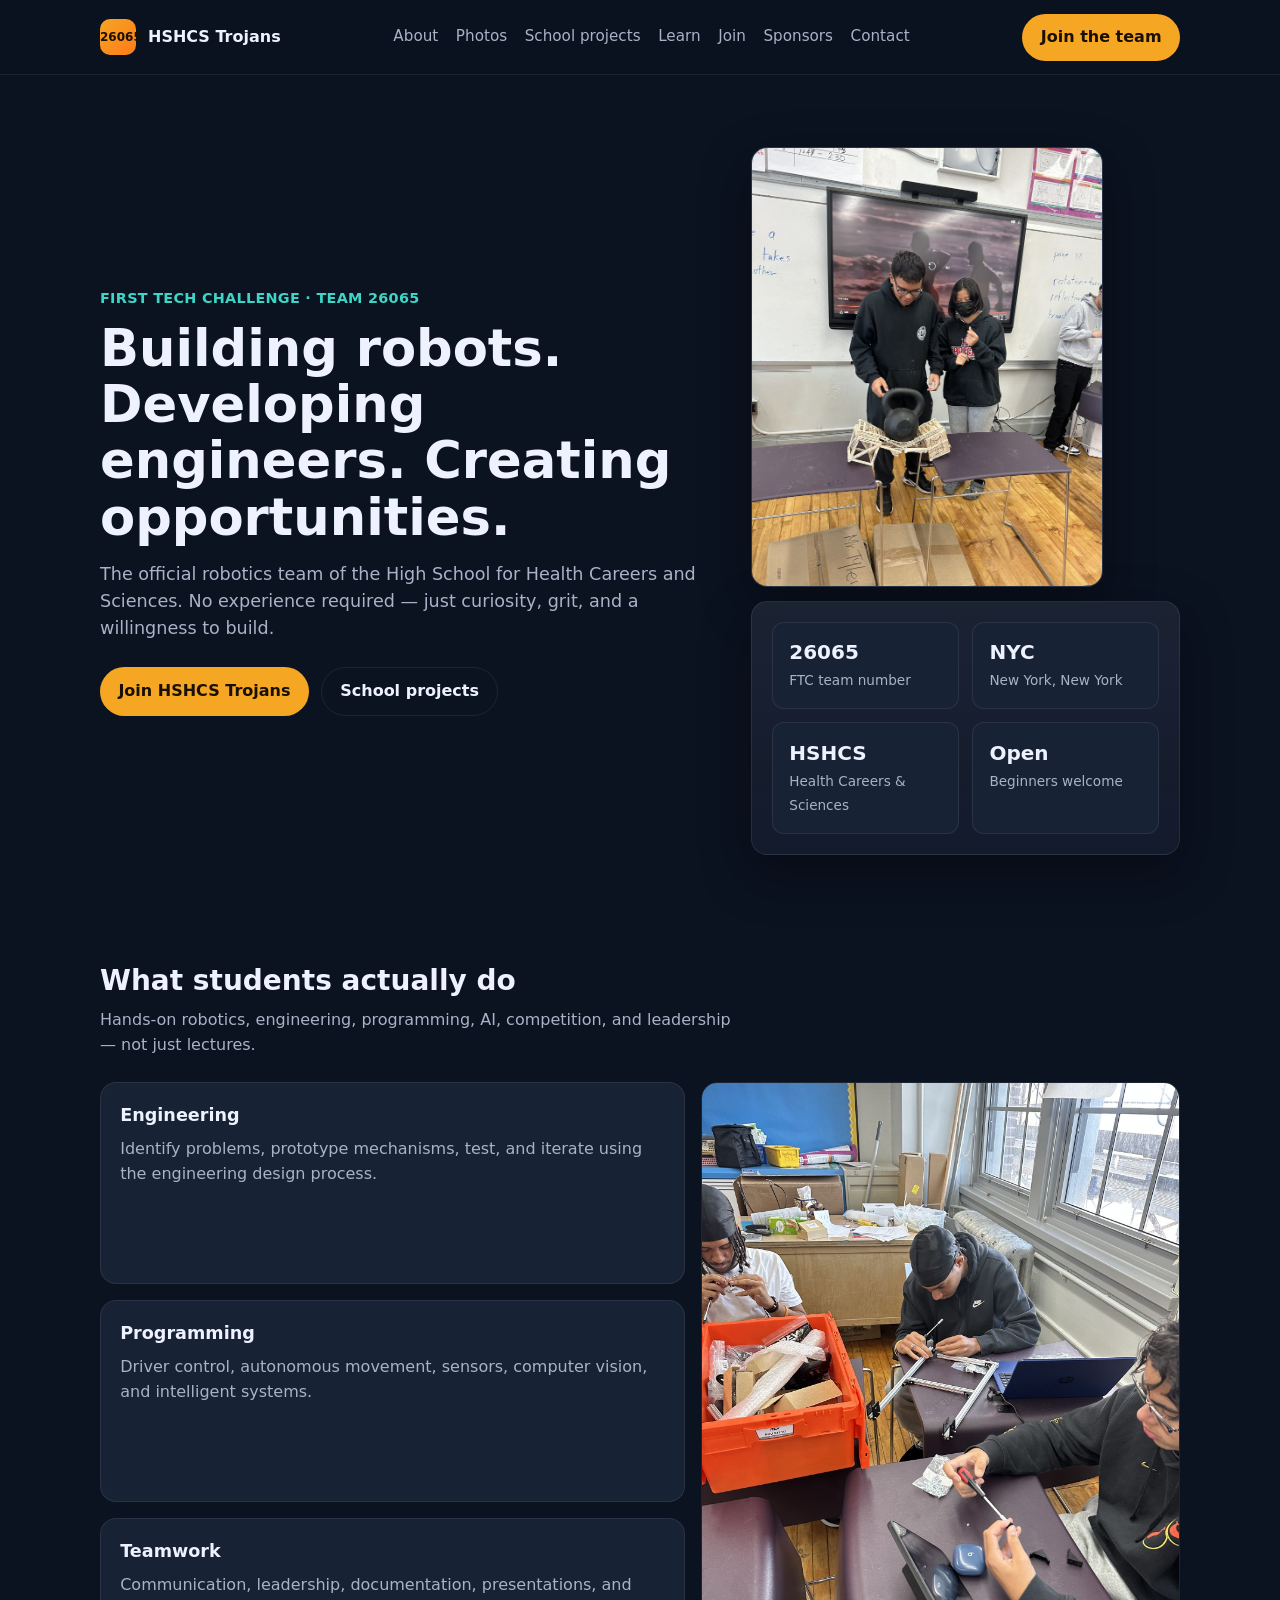
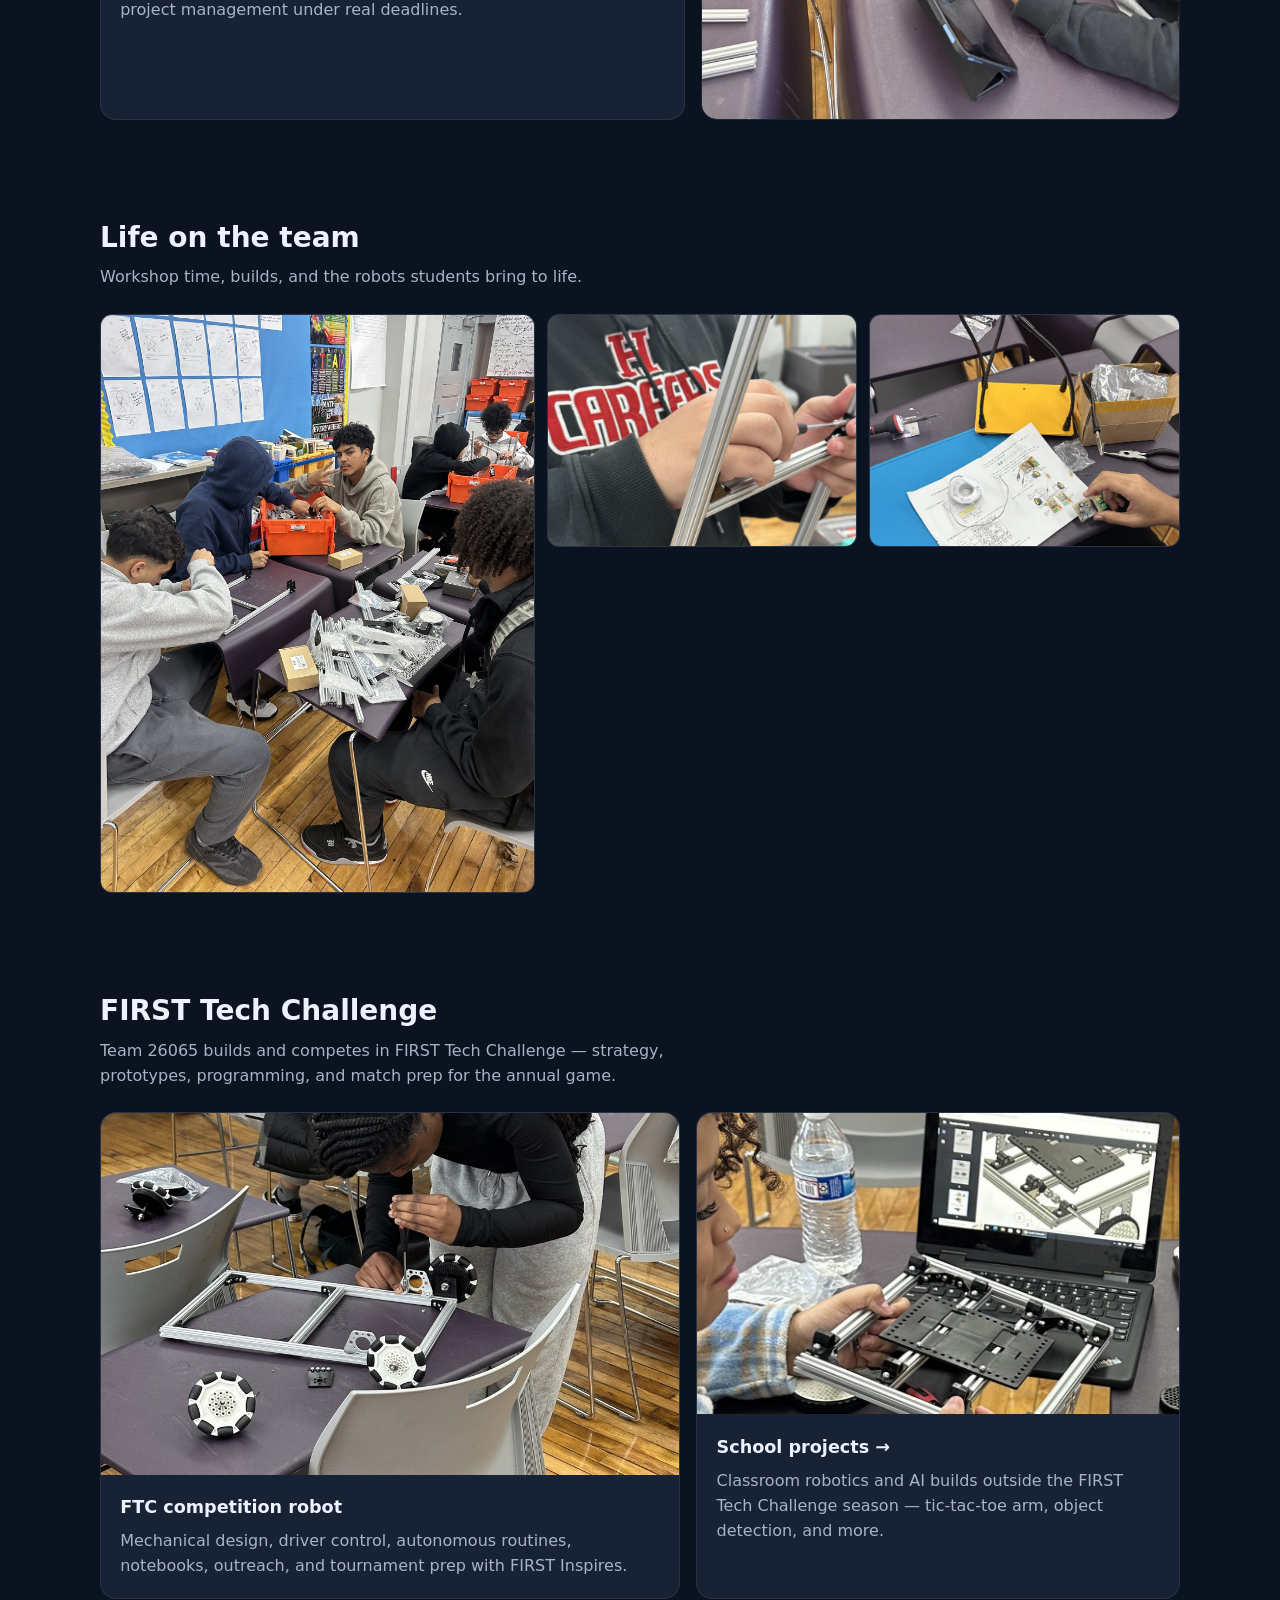
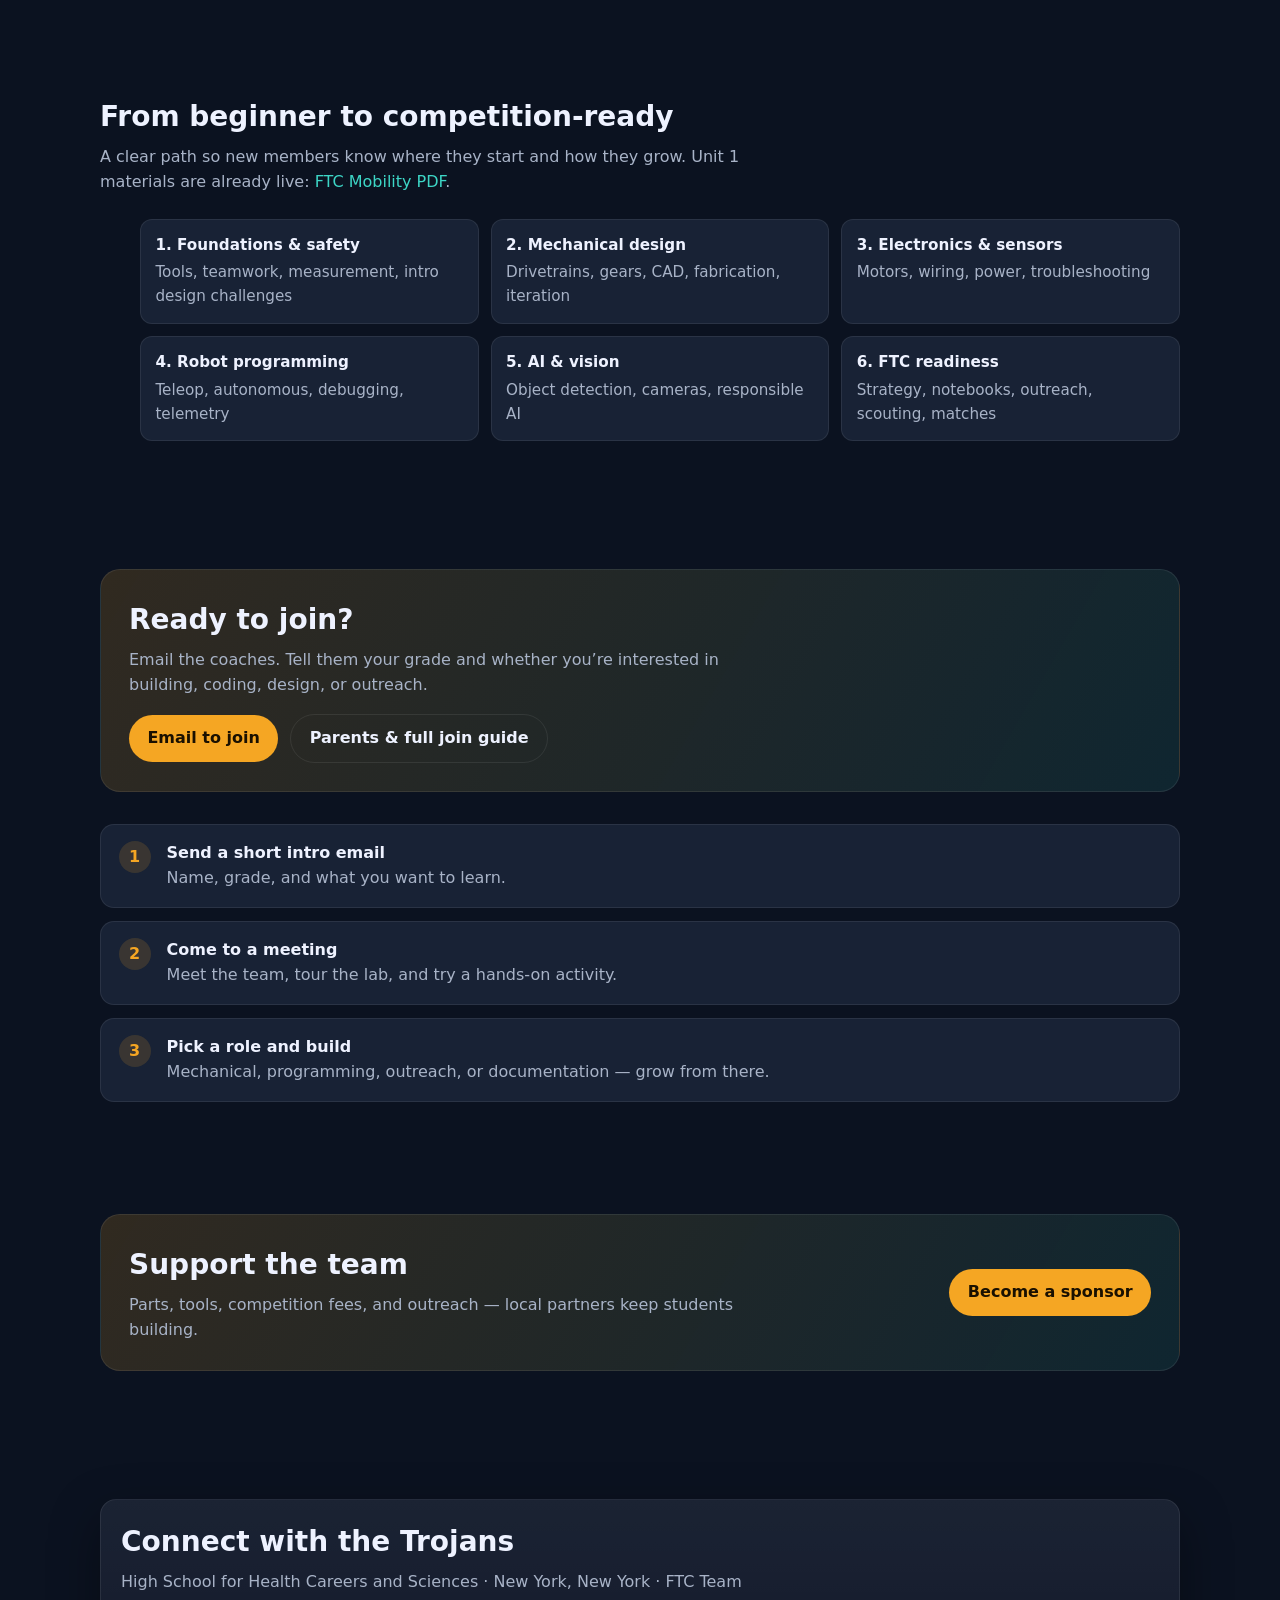
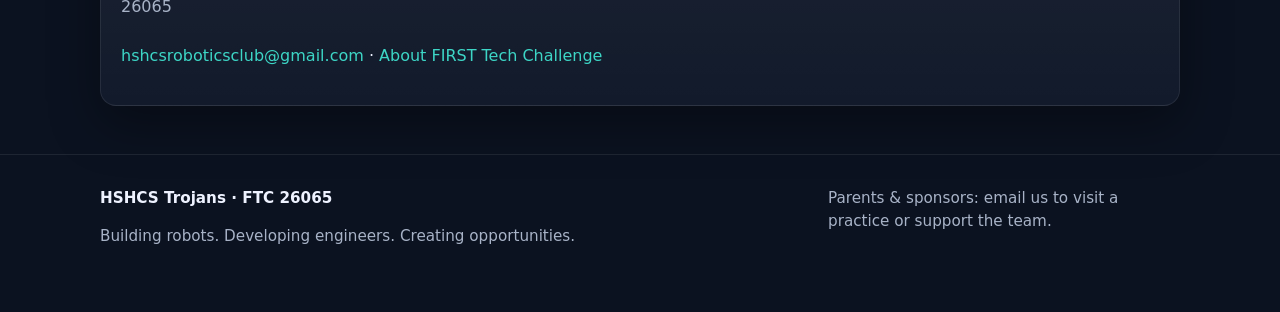
==== commit 1ecdec15: "Separate school projects from FTC; add photo link card" ====
--- a/index.html
+++ b/index.html
@@ -233,7 +233,7 @@
       <nav class="nav-links" id="primary-nav" aria-label="Primary">
         <a href="#about">About</a>
         <a href="#gallery">Photos</a>
-        <a href="#projects">Projects</a>
+        <a href="school-projects.html">School projects</a>
         <a href="#path">Learn</a>
         <a href="#join">Join</a>
         <a href="sponsors.html">Sponsors</a>
@@ -254,7 +254,7 @@
         </p>
         <div class="hero-actions">
           <a class="btn btn-primary" href="#join">Join HSHCS Trojans</a>
-          <a class="btn btn-ghost" href="#projects">See student projects</a>
+          <a class="btn btn-ghost" href="school-projects.html">School projects</a>
         </div>
       </div>
       <aside class="hero-visual" aria-label="Team photo and facts">
@@ -292,7 +292,7 @@
             </div></article>
           </div>
           <div class="about-photo">
-            <img src="images/about-lab.jpg" width="800" height="1066" alt="Students building robots in the HSHCS lab" loading="lazy" />
+            <img src="images/about-lab.jpg" width="800" height="1066" alt="Hands assembling an aluminum robot chassis with REV parts on the table" loading="lazy" />
           </div>
         </div>
       </div>
@@ -303,39 +303,32 @@
         <h2 class="section-title">Life on the team</h2>
         <p class="section-sub">Workshop time, builds, and the robots students bring to life.</p>
         <div class="gallery">
-          <figure><img src="images/gallery-workshop.jpg" width="800" height="1066" alt="Team workshop with students collaborating around robots" loading="lazy" /></figure>
+          <figure><img src="images/gallery-workshop.jpg" width="800" height="1066" alt="Team robots and NYC FIRST display table at a competition" loading="lazy" /></figure>
           <figure><img src="images/gallery-assemble.jpg" width="800" height="936" alt="Close-up of a student assembling a robot frame" loading="lazy" /></figure>
           <figure><img src="images/gallery-parts.jpg" width="800" height="640" alt="Robot parts and design materials on a workbench" loading="lazy" /></figure>
         </div>
       </div>
     </section>
 
-    <section id="projects">
-      <div class="wrap">
-        <h2 class="section-title">Featured projects</h2>
-        <p class="section-sub">Students design, build, program, document, and present work that mixes robotics and AI.</p>
-        <div class="cards">
-          <article class="card">
-            <div class="card-photo"><img src="images/project-laptop.jpg" width="800" height="760" alt="Robot assembly next to a laptop used for programming" loading="lazy" /></div>
-            <div class="card-body">
-              <h3>AI Tic-Tac-Toe Robot</h3>
-              <p>A robotic arm and vision system that reads the board, decides moves, and plays tic-tac-toe.</p>
-            </div>
-          </article>
-          <article class="card">
-            <div class="card-photo"><img src="images/project-build.jpg" width="800" height="1066" alt="Close-up of a robot chassis under construction" loading="lazy" /></div>
-            <div class="card-body">
-              <h3>AI Object Detection</h3>
-              <p>Camera + AI model that identifies common objects and announces them in real time.</p>
-            </div>
-          </article>
+    <section id="ftc">
+      <div class="wrap">
+        <h2 class="section-title">FIRST Tech Challenge</h2>
+        <p class="section-sub">Team 26065 builds and competes in FIRST Tech Challenge — strategy, prototypes, programming, and match prep for the annual game.</p>
+        <div class="cards" style="grid-template-columns:1.2fr 1fr">
           <article class="card">
             <div class="card-photo"><img src="images/project-ftc.jpg" width="800" height="1066" alt="Student working on the FTC competition robot" loading="lazy" /></div>
             <div class="card-body">
-              <h3>FTC Competition Robot</h3>
-              <p>Strategy, prototypes, programming, and match prep for the annual FIRST Tech Challenge game.</p>
+              <h3>FTC competition robot</h3>
+              <p>Mechanical design, driver control, autonomous routines, notebooks, outreach, and tournament prep with FIRST Inspires.</p>
             </div>
           </article>
+          <a class="card" href="school-projects.html" style="text-decoration:none;color:inherit;display:block">
+            <div class="card-photo"><img src="images/project-laptop.jpg" width="800" height="760" alt="School robotics project with laptop CAD and chassis" loading="lazy" /></div>
+            <div class="card-body">
+              <h3>School projects →</h3>
+              <p>Classroom robotics and AI builds outside the FIRST Tech Challenge season — tic-tac-toe arm, object detection, and more.</p>
+            </div>
+          </a>
         </div>
       </div>
     </section>
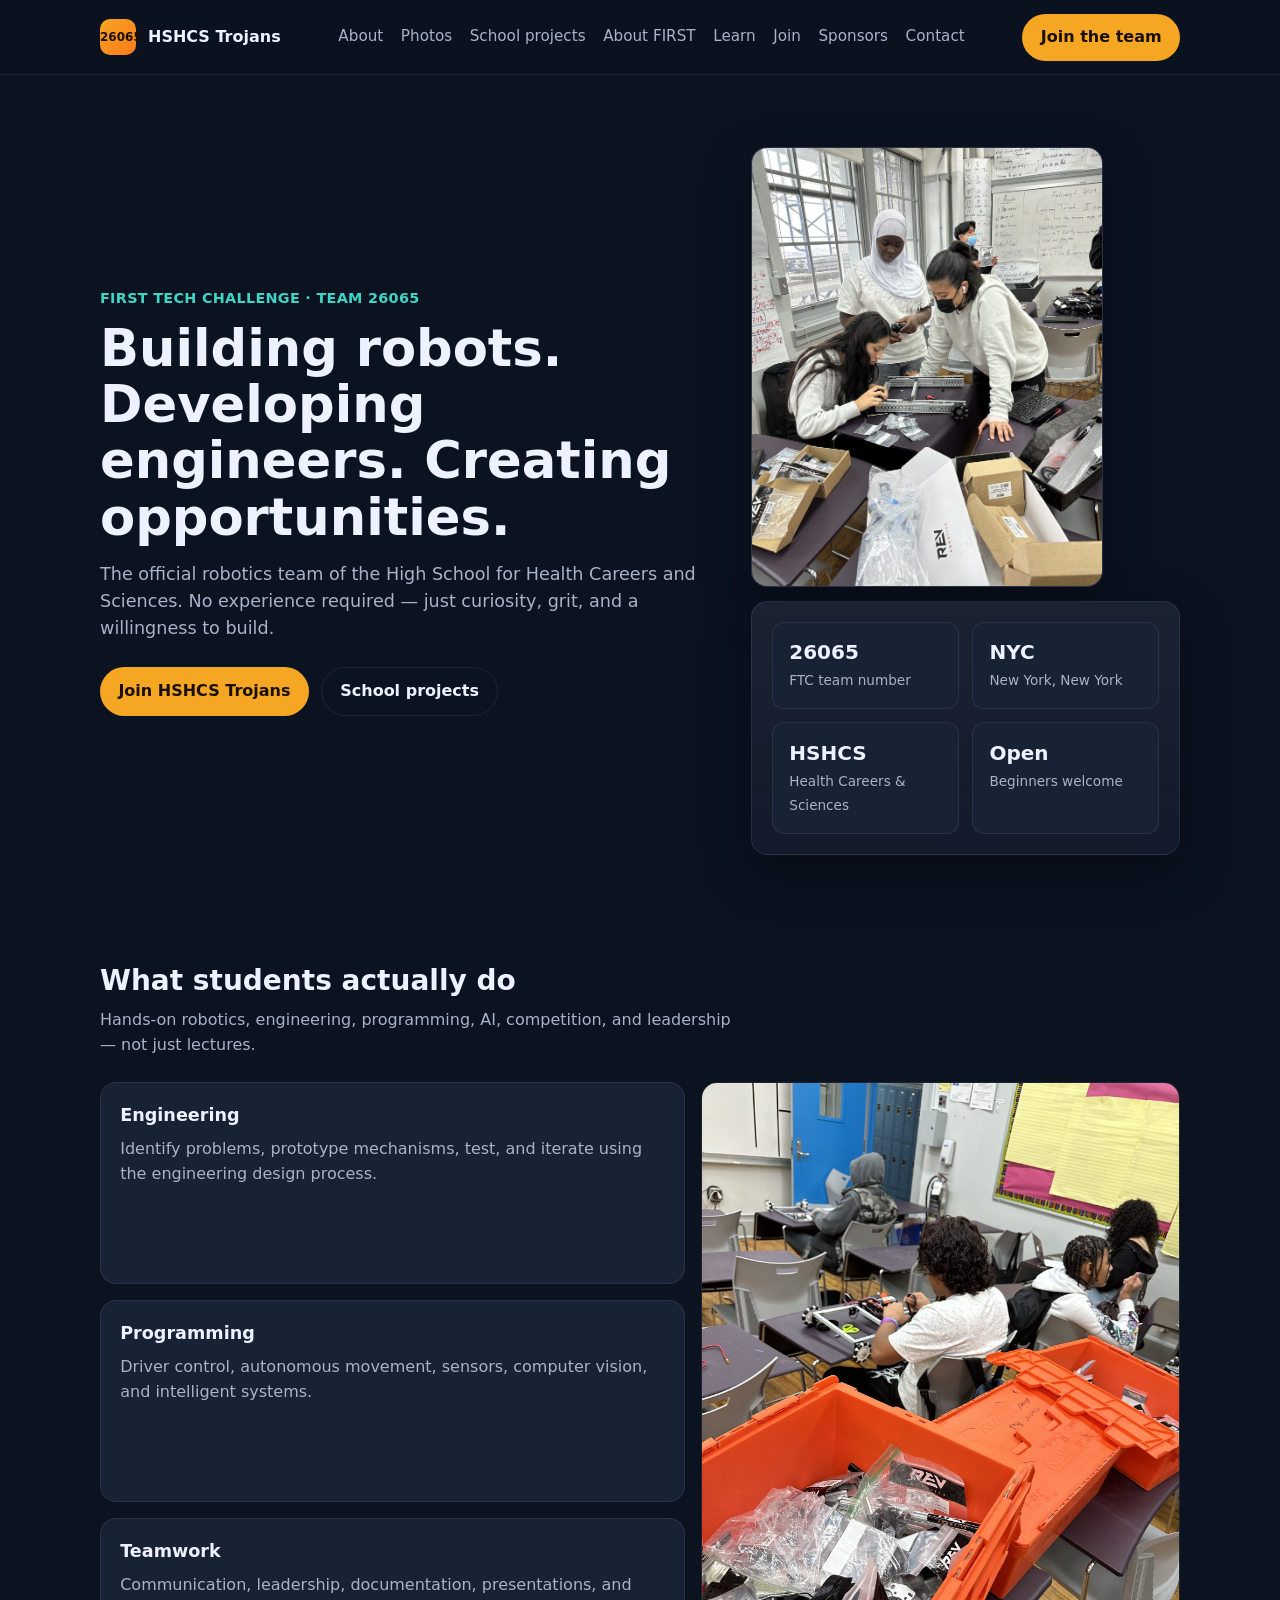
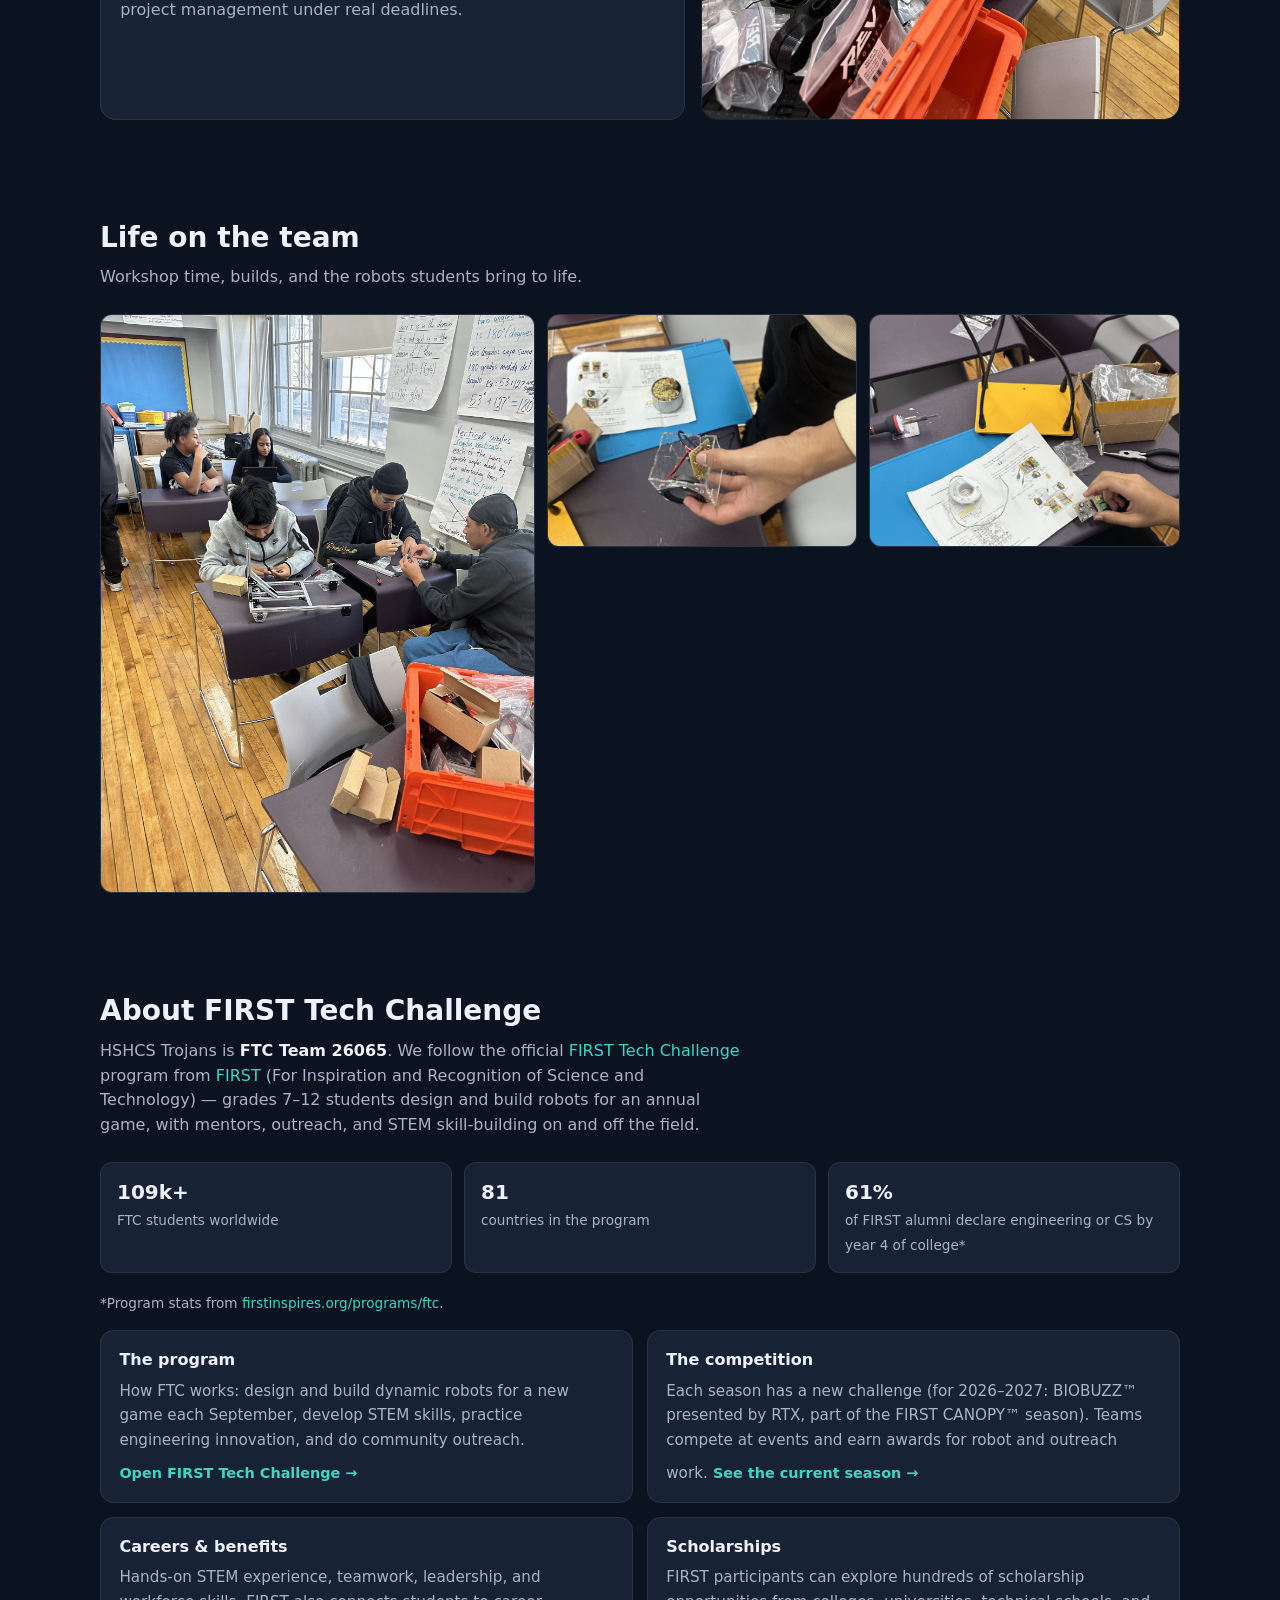
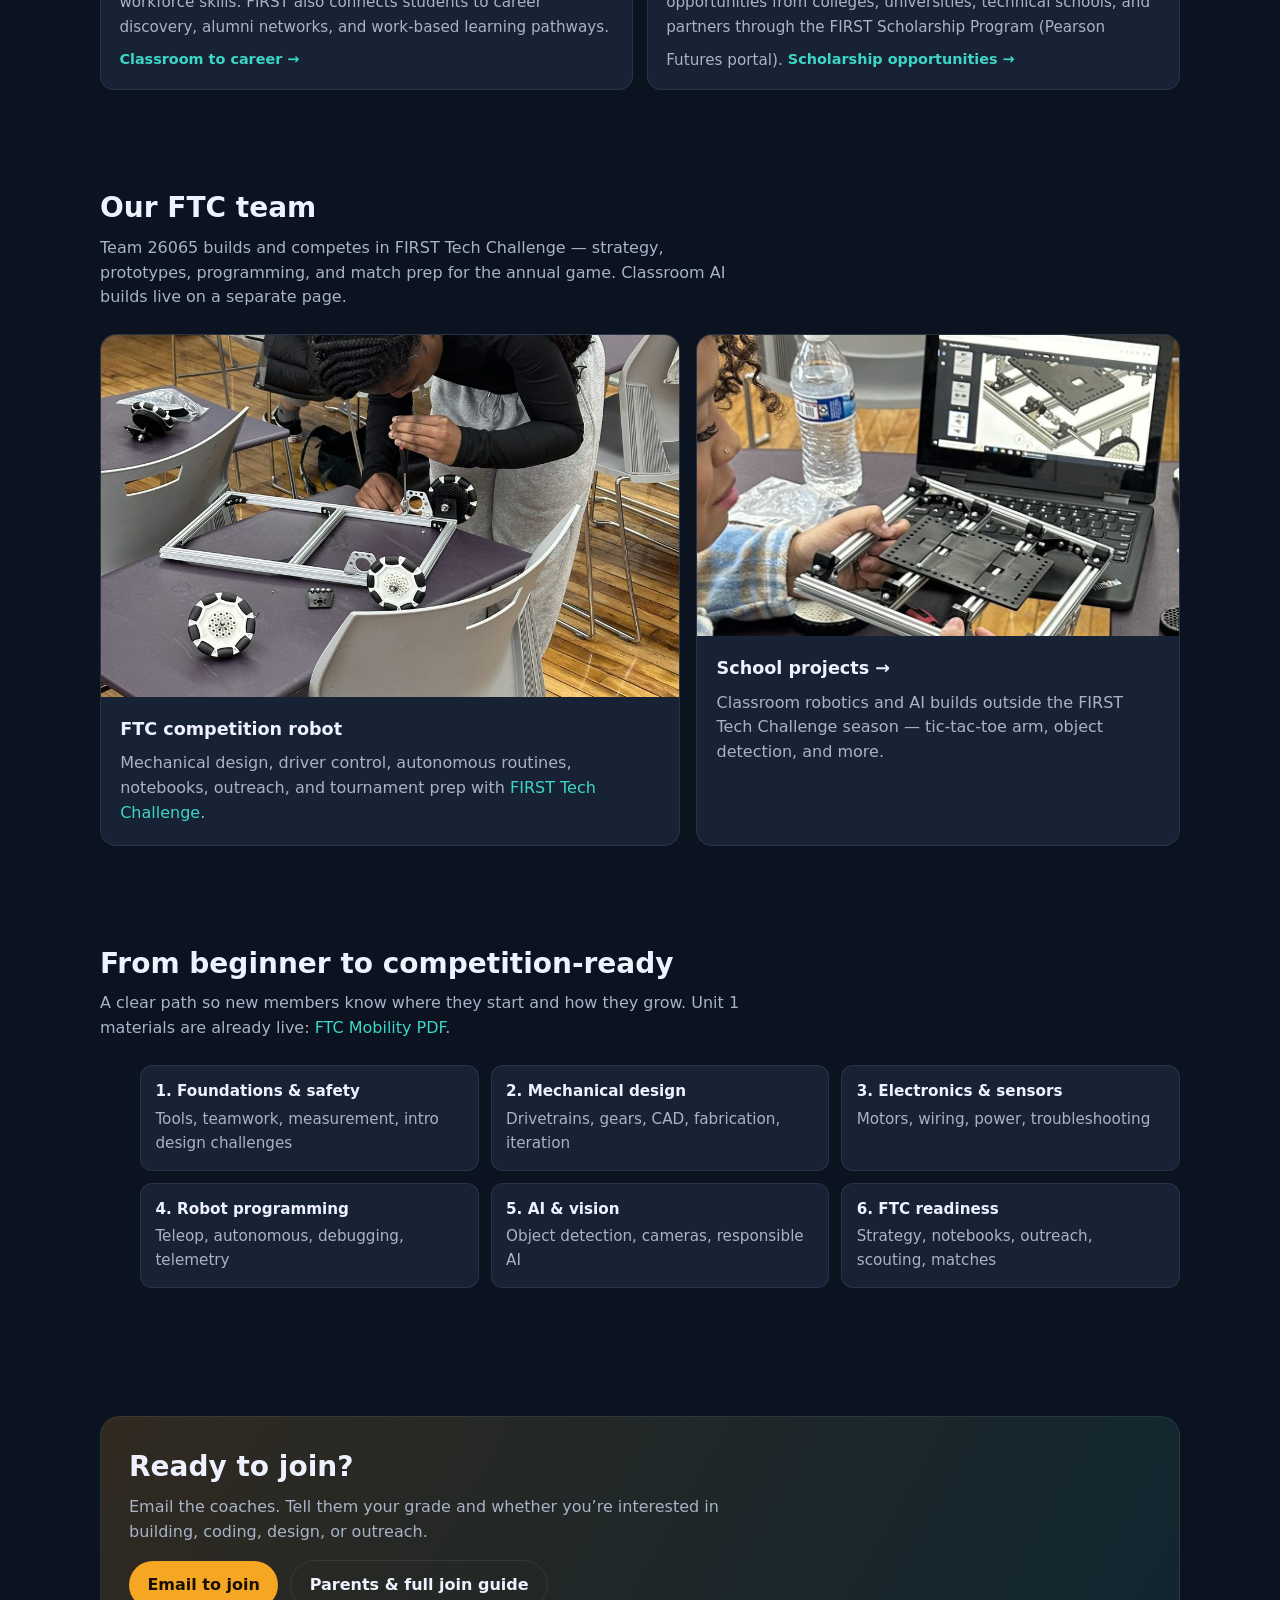
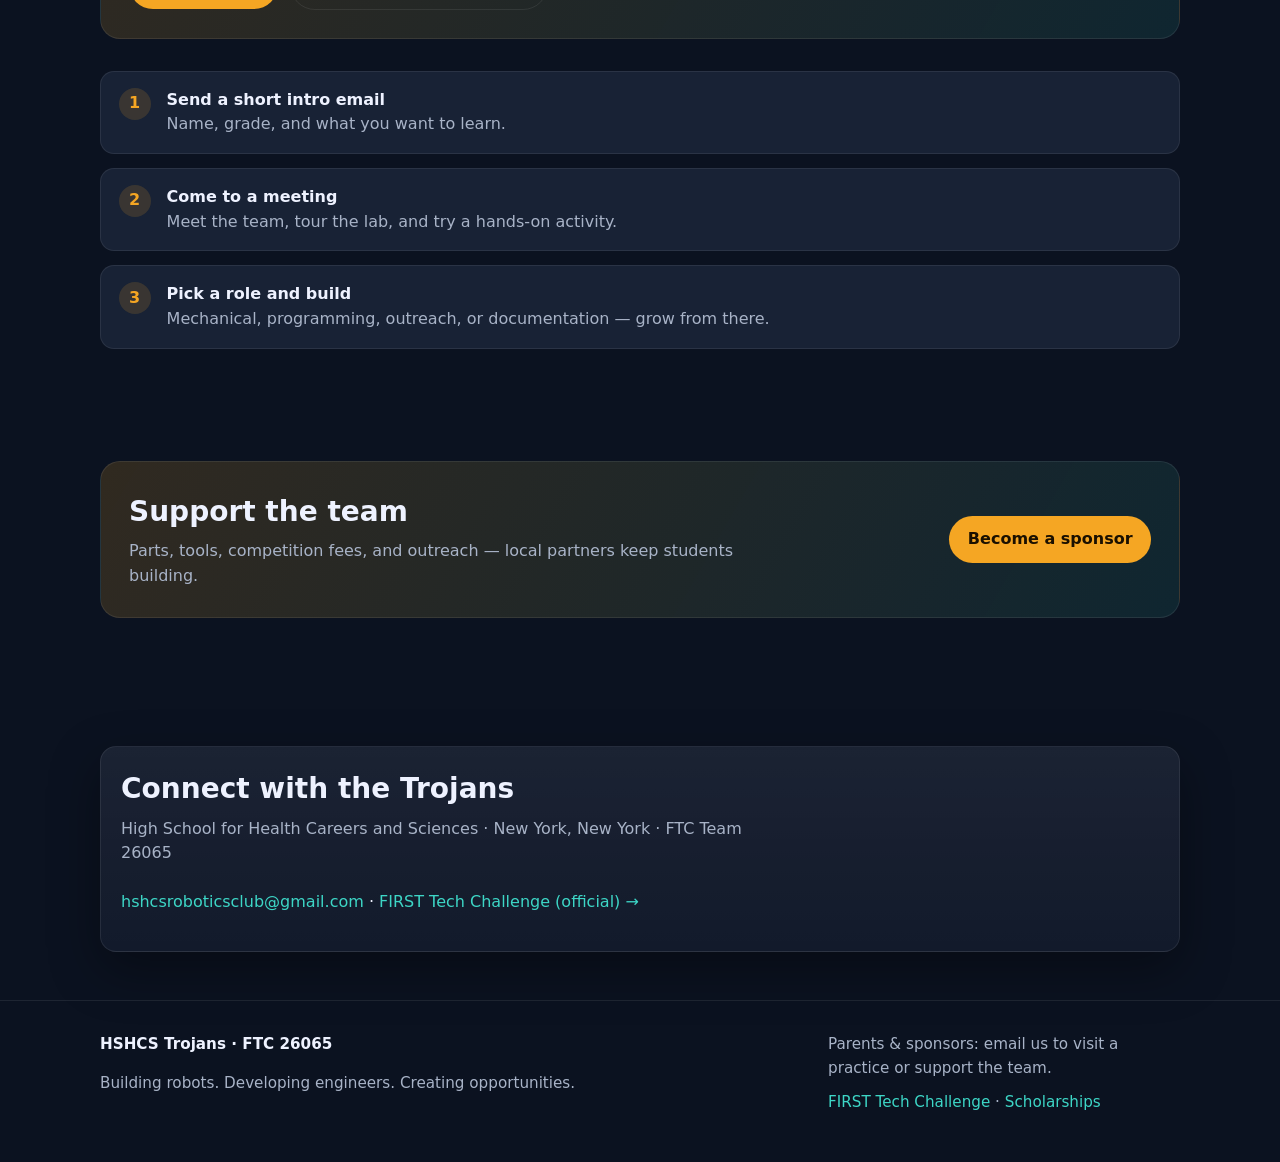
==== commit cd5442e9: "Add FIRST Tech Challenge program, competition, scholarship links" ====
--- a/index.html
+++ b/index.html
@@ -220,6 +220,23 @@
     .gallery img {
       width: 100%; height: 100%; object-fit: cover; display: block;
     }
+    .link-grid {
+      display: grid; gap: 0.85rem;
+      grid-template-columns: repeat(2, 1fr);
+      margin-top: 1rem;
+    }
+    @media (max-width: 700px) { .link-grid { grid-template-columns: 1fr; } }
+    .link-card {
+      display: block; background: var(--card); border: 1px solid var(--line);
+      border-radius: 14px; padding: 1.05rem 1.15rem; text-decoration: none;
+      color: inherit; transition: border-color 0.15s ease;
+    }
+    .link-card:hover { border-color: rgba(245,166,35,0.45); text-decoration: none; }
+    .link-card strong { display: block; color: var(--text); margin-bottom: 0.35rem; }
+    .link-card span { color: var(--muted); font-size: 0.95rem; }
+    .link-card .go { color: var(--accent-2); font-weight: 700; font-size: 0.9rem; margin-top: 0.55rem; display: inline-block; }
+    .first-stats { display: grid; grid-template-columns: repeat(3, 1fr); gap: 0.75rem; margin: 1rem 0 1.25rem; }
+    @media (max-width: 700px) { .first-stats { grid-template-columns: 1fr; } }
   </style>
 </head>
 <body>
@@ -234,6 +251,7 @@
         <a href="#about">About</a>
         <a href="#gallery">Photos</a>
         <a href="school-projects.html">School projects</a>
+        <a href="#about-first">About FIRST</a>
         <a href="#path">Learn</a>
         <a href="#join">Join</a>
         <a href="sponsors.html">Sponsors</a>
@@ -259,7 +277,7 @@
       </div>
       <aside class="hero-visual" aria-label="Team photo and facts">
         <div class="hero-photo">
-          <img src="images/hero-team.jpg" width="800" height="1066" alt="HSHCS Trojans students posing with their robot" />
+          <img src="images/hero-team.jpg" width="800" height="1066" alt="Students assembling a robot chassis with REV Robotics kits in class" />
         </div>
         <div class="panel">
           <div class="stat-grid">
@@ -292,7 +310,7 @@
             </div></article>
           </div>
           <div class="about-photo">
-            <img src="images/about-lab.jpg" width="800" height="1066" alt="Hands assembling an aluminum robot chassis with REV parts on the table" loading="lazy" />
+            <img src="images/about-lab.jpg" width="800" height="1066" alt="Orange REV robotics kits and students working at classroom desks" loading="lazy" />
           </div>
         </div>
       </div>
@@ -303,27 +321,62 @@
         <h2 class="section-title">Life on the team</h2>
         <p class="section-sub">Workshop time, builds, and the robots students bring to life.</p>
         <div class="gallery">
-          <figure><img src="images/gallery-workshop.jpg" width="800" height="1066" alt="Team robots and NYC FIRST display table at a competition" loading="lazy" /></figure>
-          <figure><img src="images/gallery-assemble.jpg" width="800" height="936" alt="Close-up of a student assembling a robot frame" loading="lazy" /></figure>
-          <figure><img src="images/gallery-parts.jpg" width="800" height="640" alt="Robot parts and design materials on a workbench" loading="lazy" /></figure>
+          <figure><img src="images/gallery-workshop.jpg" width="800" height="1066" alt="Students building aluminum robot frames across classroom desks" loading="lazy" /></figure>
+          <figure><img src="images/gallery-assemble.jpg" width="800" height="936" alt="Hands holding a clear electronics cube with circuit board and speaker" loading="lazy" /></figure>
+          <figure><img src="images/gallery-parts.jpg" width="800" height="640" alt="Soldering station and circuit board work on a lab table" loading="lazy" /></figure>
+        </div>
+      </div>
+    </section>
+
+    <section id="about-first">
+      <div class="wrap">
+        <h2 class="section-title">About FIRST Tech Challenge</h2>
+        <p class="section-sub">HSHCS Trojans is <strong style="color:var(--text)">FTC Team 26065</strong>. We follow the official <a href="https://www.firstinspires.org/programs/ftc/" rel="noopener" target="_blank">FIRST Tech Challenge</a> program from <a href="https://www.firstinspires.org/" rel="noopener" target="_blank">FIRST</a> (For Inspiration and Recognition of Science and Technology) — grades 7–12 students design and build robots for an annual game, with mentors, outreach, and STEM skill-building on and off the field.</p>
+        <div class="first-stats">
+          <div class="stat"><strong>109k+</strong><span>FTC students worldwide</span></div>
+          <div class="stat"><strong>81</strong><span>countries in the program</span></div>
+          <div class="stat"><strong>61%</strong><span>of FIRST alumni declare engineering or CS by year 4 of college*</span></div>
+        </div>
+        <p style="color:var(--muted);font-size:0.85rem;margin:0 0 1rem">*Program stats from <a href="https://www.firstinspires.org/programs/ftc/" rel="noopener" target="_blank">firstinspires.org/programs/ftc</a>.</p>
+        <div class="link-grid">
+          <a class="link-card" href="https://www.firstinspires.org/programs/ftc/" rel="noopener" target="_blank">
+            <strong>The program</strong>
+            <span>How FTC works: design and build dynamic robots for a new game each September, develop STEM skills, practice engineering innovation, and do community outreach.</span>
+            <span class="go">Open FIRST Tech Challenge →</span>
+          </a>
+          <a class="link-card" href="https://www.firstinspires.org/programs/ftc/" rel="noopener" target="_blank">
+            <strong>The competition</strong>
+            <span>Each season has a new challenge (for 2026–2027: BIOBUZZ™ presented by RTX, part of the FIRST CANOPY™ season). Teams compete at events and earn awards for robot and outreach work.</span>
+            <span class="go">See the current season →</span>
+          </a>
+          <a class="link-card" href="https://www.firstinspires.org/programs/careers-and-scholarships" rel="noopener" target="_blank">
+            <strong>Careers &amp; benefits</strong>
+            <span>Hands-on STEM experience, teamwork, leadership, and workforce skills. FIRST also connects students to career discovery, alumni networks, and work-based learning pathways.</span>
+            <span class="go">Classroom to career →</span>
+          </a>
+          <a class="link-card" href="https://www.firstinspires.org/resources/library/scholarships" rel="noopener" target="_blank">
+            <strong>Scholarships</strong>
+            <span>FIRST participants can explore hundreds of scholarship opportunities from colleges, universities, technical schools, and partners through the FIRST Scholarship Program (Pearson Futures portal).</span>
+            <span class="go">Scholarship opportunities →</span>
+          </a>
         </div>
       </div>
     </section>
 
     <section id="ftc">
       <div class="wrap">
-        <h2 class="section-title">FIRST Tech Challenge</h2>
-        <p class="section-sub">Team 26065 builds and competes in FIRST Tech Challenge — strategy, prototypes, programming, and match prep for the annual game.</p>
+        <h2 class="section-title">Our FTC team</h2>
+        <p class="section-sub">Team 26065 builds and competes in FIRST Tech Challenge — strategy, prototypes, programming, and match prep for the annual game. Classroom AI builds live on a separate page.</p>
         <div class="cards" style="grid-template-columns:1.2fr 1fr">
           <article class="card">
-            <div class="card-photo"><img src="images/project-ftc.jpg" width="800" height="1066" alt="Student working on the FTC competition robot" loading="lazy" /></div>
+            <div class="card-photo"><img src="images/project-ftc.jpg" width="800" height="1066" alt="Student assembling a wheeled FTC-style robot frame" loading="lazy" /></div>
             <div class="card-body">
               <h3>FTC competition robot</h3>
-              <p>Mechanical design, driver control, autonomous routines, notebooks, outreach, and tournament prep with FIRST Inspires.</p>
+              <p>Mechanical design, driver control, autonomous routines, notebooks, outreach, and tournament prep with <a href="https://www.firstinspires.org/programs/ftc/" rel="noopener" target="_blank">FIRST Tech Challenge</a>.</p>
             </div>
           </article>
           <a class="card" href="school-projects.html" style="text-decoration:none;color:inherit;display:block">
-            <div class="card-photo"><img src="images/project-laptop.jpg" width="800" height="760" alt="School robotics project with laptop CAD and chassis" loading="lazy" /></div>
+            <div class="card-photo"><img src="images/project-laptop.jpg" width="800" height="760" alt="Robot chassis beside a laptop used for design and programming" loading="lazy" /></div>
             <div class="card-body">
               <h3>School projects →</h3>
               <p>Classroom robotics and AI builds outside the FIRST Tech Challenge season — tic-tac-toe arm, object detection, and more.</p>
@@ -382,7 +435,7 @@
       <div class="wrap panel">
         <h2 class="section-title">Connect with the Trojans</h2>
         <p class="section-sub">High School for Health Careers and Sciences · New York, New York · FTC Team 26065</p>
-        <p><a href="mailto:hshcsroboticsclub@gmail.com">hshcsroboticsclub@gmail.com</a> · <a href="https://www.firstinspires.org/robotics/ftc" rel="noopener" target="_blank">About FIRST Tech Challenge</a></p>
+        <p><a href="mailto:hshcsroboticsclub@gmail.com">hshcsroboticsclub@gmail.com</a> · <a href="https://www.firstinspires.org/programs/ftc/" rel="noopener" target="_blank">FIRST Tech Challenge (official) →</a></p>
       </div>
     </section>
   </main>
@@ -395,6 +448,7 @@
       </div>
       <div>
         <div>Parents &amp; sponsors: email us to visit a practice or support the team.</div>
+        <div style="margin-top:0.65rem"><a href="https://www.firstinspires.org/programs/ftc/" rel="noopener" target="_blank">FIRST Tech Challenge</a> · <a href="https://www.firstinspires.org/resources/library/scholarships" rel="noopener" target="_blank">Scholarships</a></div>
       </div>
     </div>
   </footer>
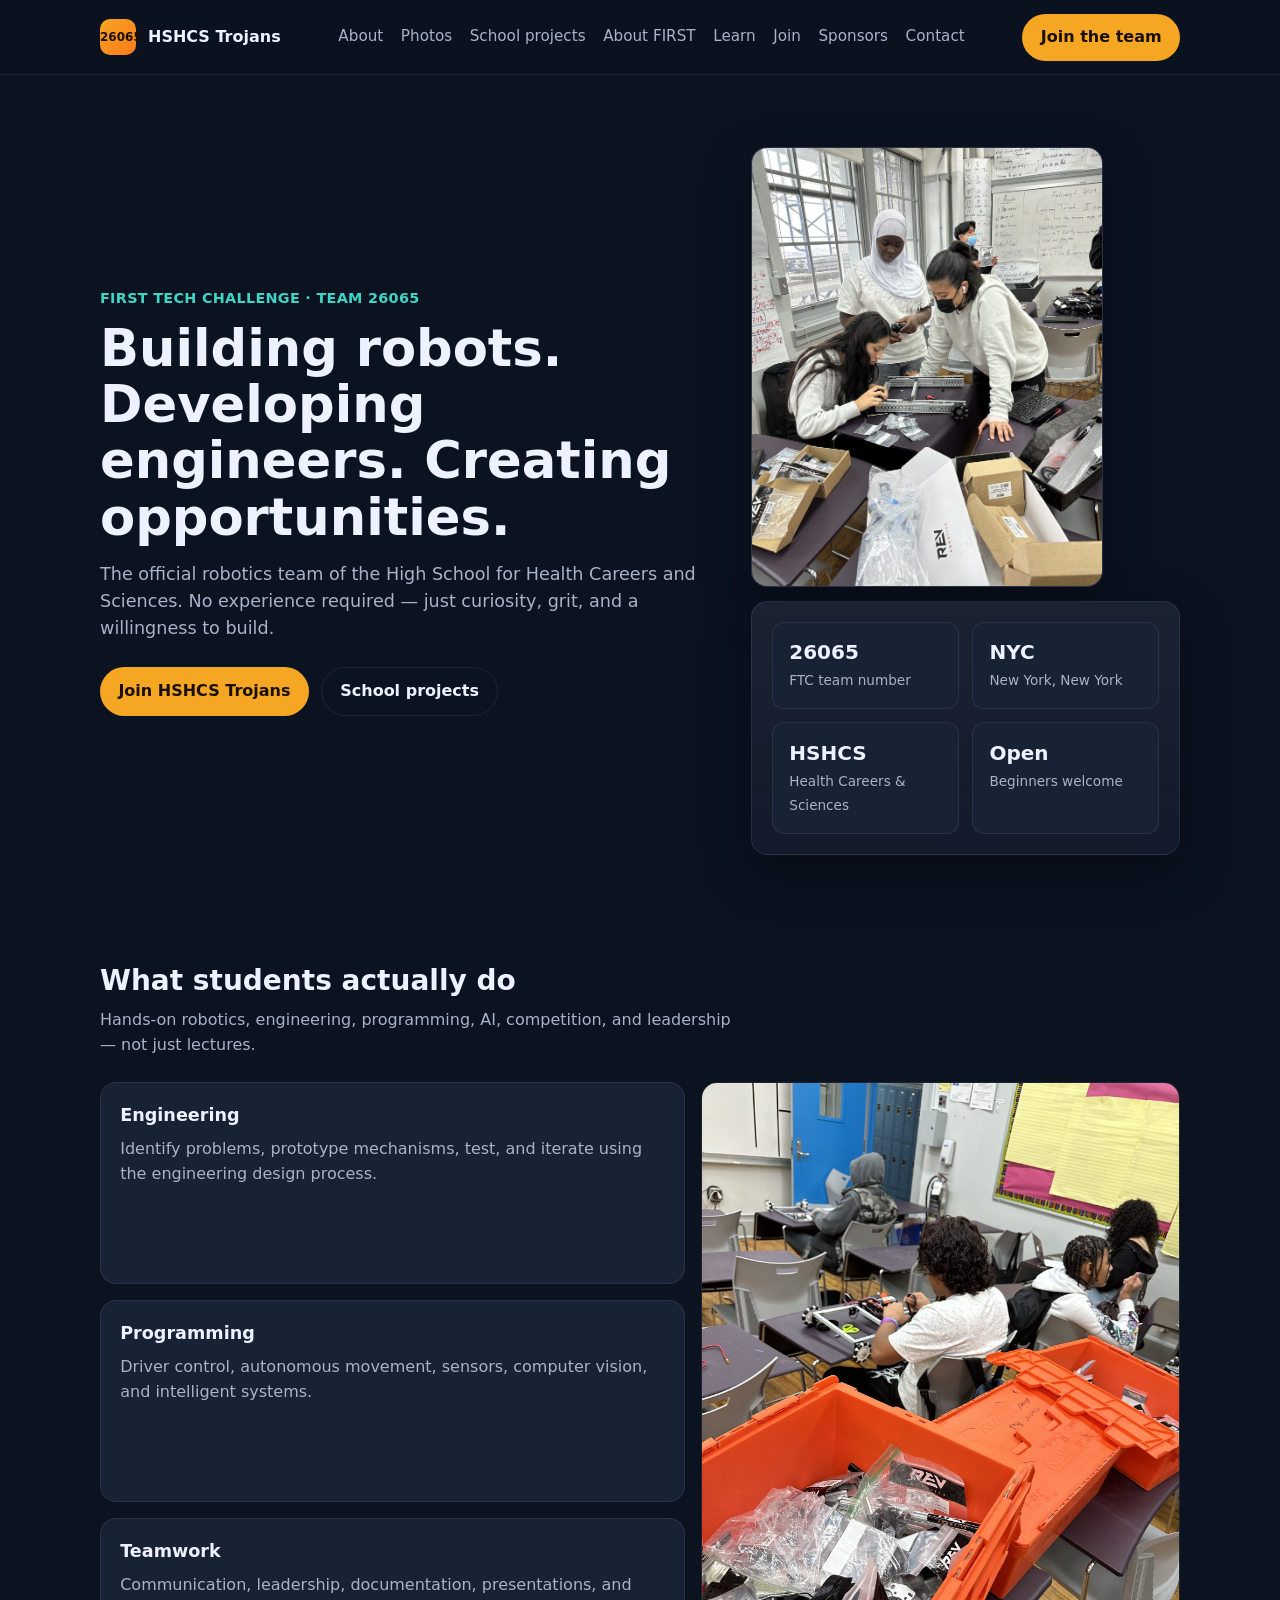
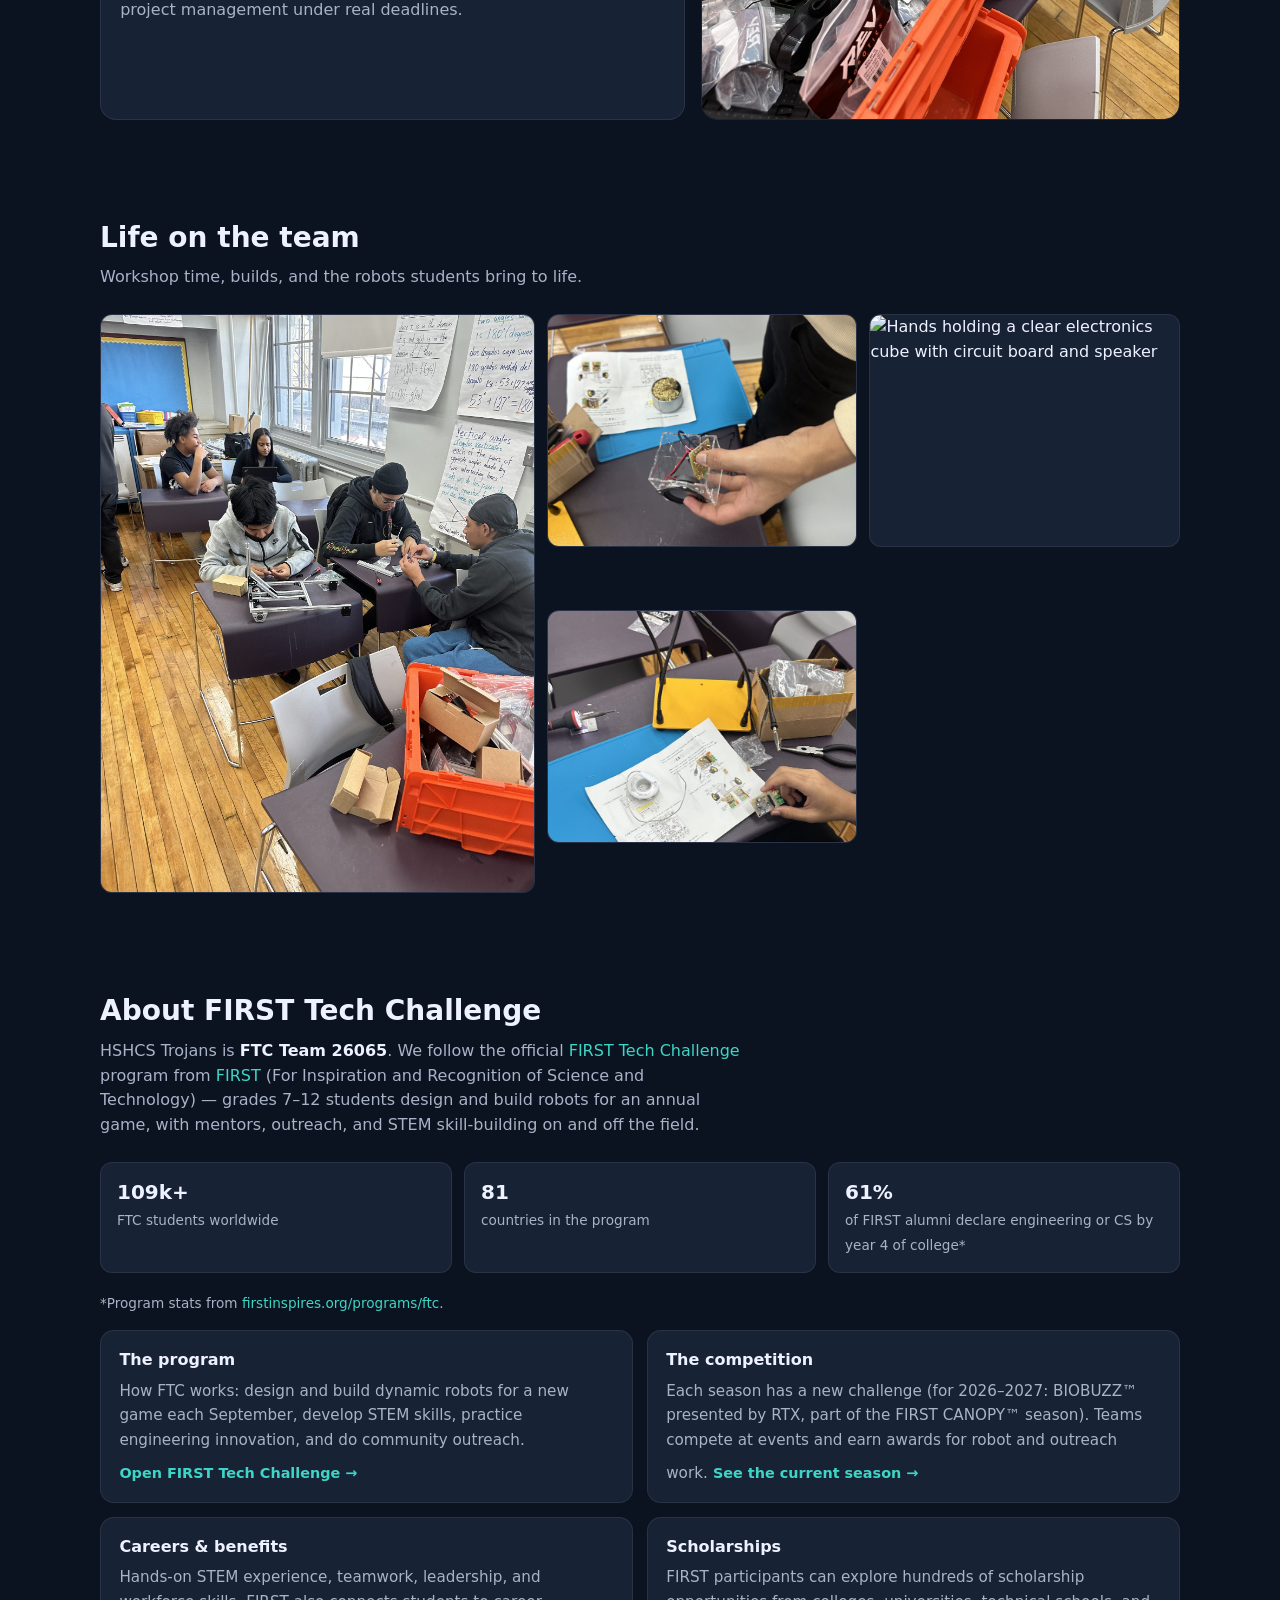
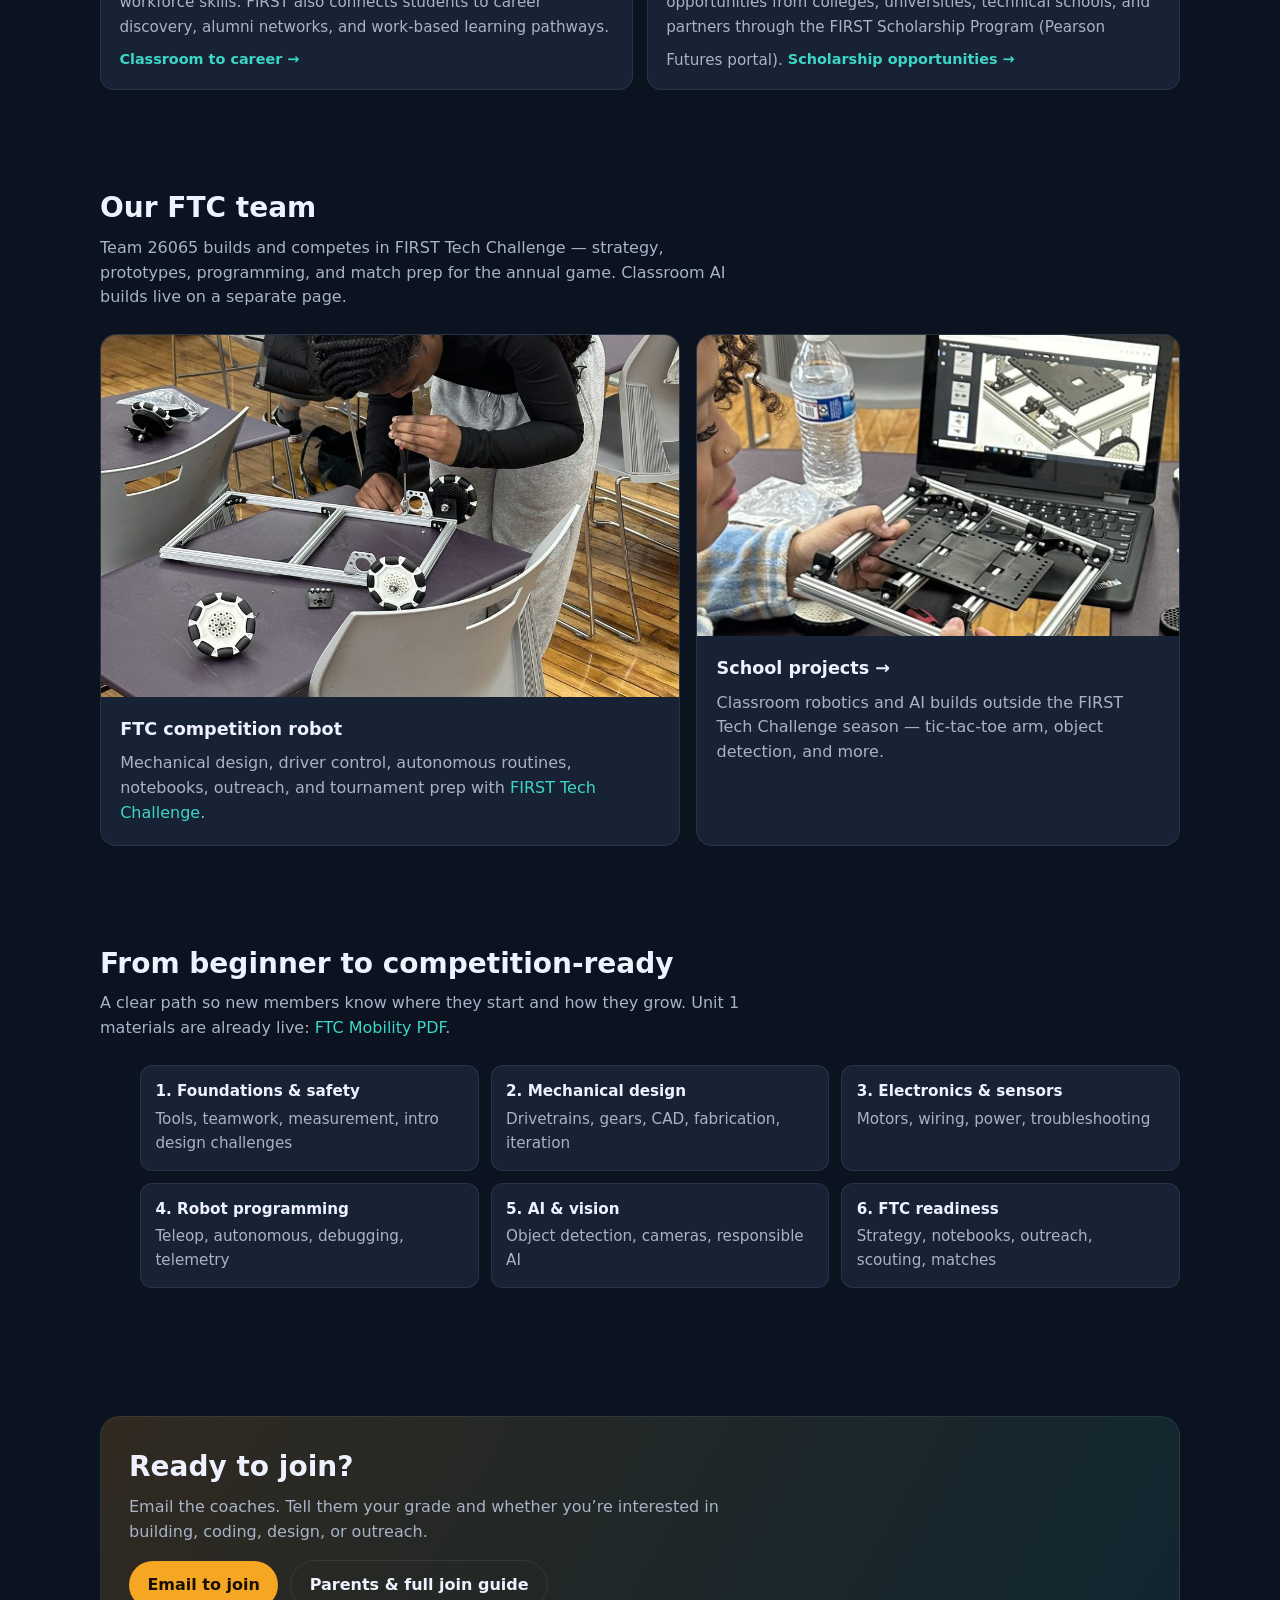
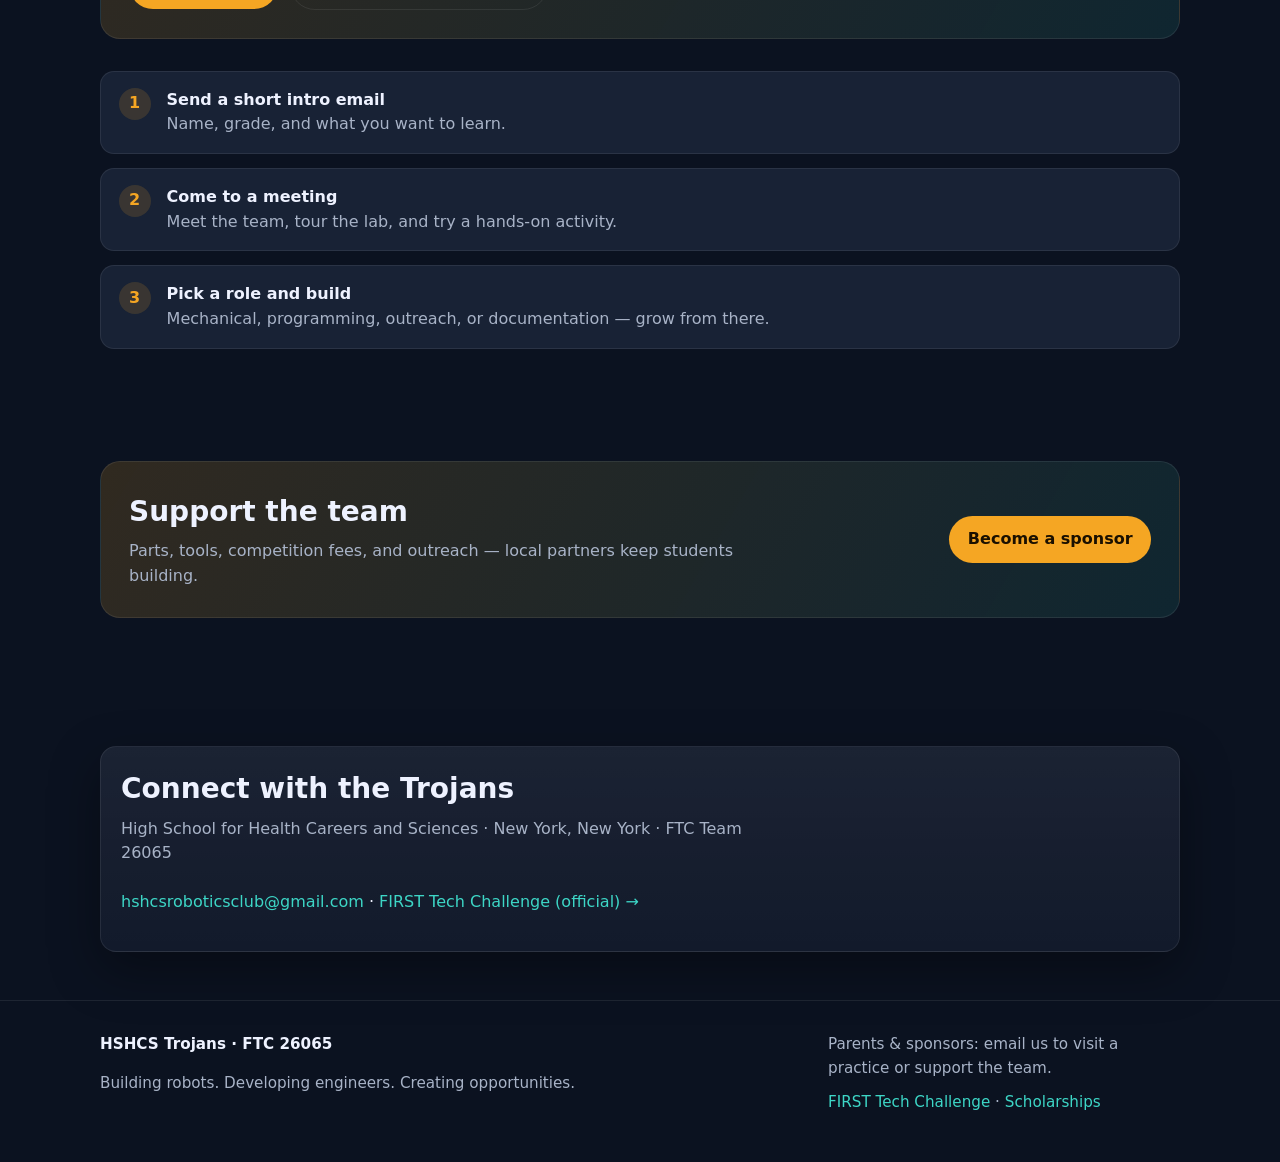
==== commit 661495b4: "Add new image to workshop gallery in index.html" ====
--- a/index.html
+++ b/index.html
@@ -323,6 +323,7 @@
         <div class="gallery">
           <figure><img src="images/gallery-workshop.jpg" width="800" height="1066" alt="Students building aluminum robot frames across classroom desks" loading="lazy" /></figure>
           <figure><img src="images/gallery-assemble.jpg" width="800" height="936" alt="Hands holding a clear electronics cube with circuit board and speaker" loading="lazy" /></figure>
+                    <figure><img src="https://i.imgur.com/ss7U8c6.jpeg" width="800" height="936" alt="Hands holding a clear electronics cube with circuit board and speaker" loading="lazy" /></figure>
           <figure><img src="images/gallery-parts.jpg" width="800" height="640" alt="Soldering station and circuit board work on a lab table" loading="lazy" /></figure>
         </div>
       </div>
